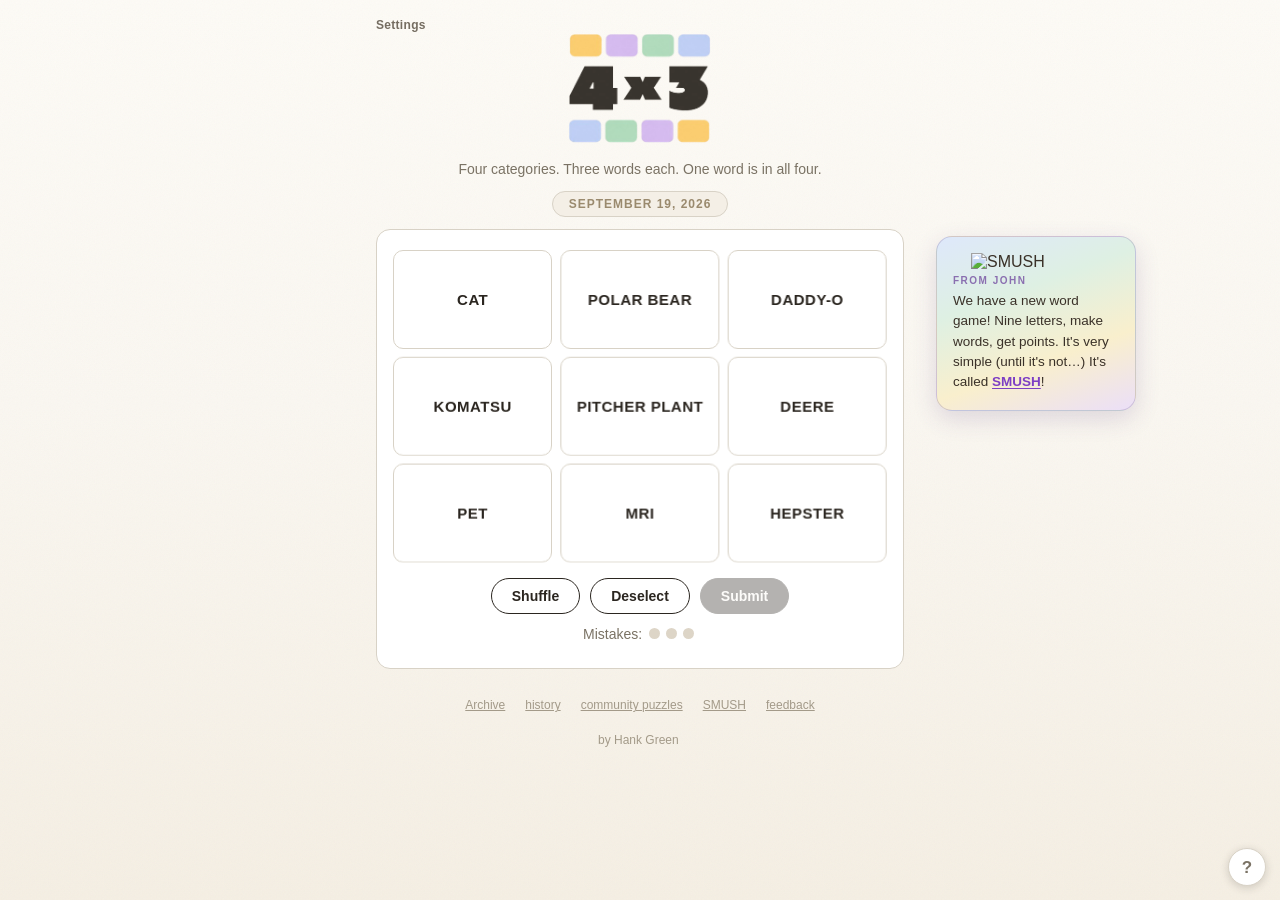
==== index.html @ 25a4fc9b "chore: automated refresh [skip ci] Updated: index.html" ====
<!DOCTYPE html>
<html lang="en">
<head>
<meta charset="UTF-8">
<meta name="viewport" content="width=device-width, initial-scale=1.0">
<meta http-equiv="Cache-Control" content="no-cache, must-revalidate">
<!-- kept in step with the effective theme by applyThemeColor() in shared.js -->
<meta name="theme-color" content="#faf7f1">
<title>4 × 3</title>
<script>
/* Resolve relative assets (favicons, etc.) against this page's own folder so they
   load whether the URL is /fourbythree, /fourbythree/, or .../index.html — a bare
   "favicon.svg" would otherwise hit the site root when there's no trailing slash.
   Runs before the icon links below so they pick up the base. */
(function(){var p=location.pathname;if(!/\/$/.test(p)){if(/\.[^\/]+$/.test(p))p=p.replace(/[^\/]*$/,"");else p+="/";}var b=document.createElement("base");b.setAttribute("href",p);document.head.appendChild(b);})();
</script>
<link rel="icon" href="favicon.svg" type="image/svg+xml">
<link rel="icon" href="favicon-32.png" type="image/png" sizes="32x32">
<link rel="apple-touch-icon" href="apple-touch-icon.png">
<script src="https://cdnjs.cloudflare.com/ajax/libs/gsap/3.12.5/gsap.min.js"></script>
<script defer src="/_vercel/insights/script.js"></script>
<link rel="stylesheet" href="shared.css">
<style>
  /* exp2: post-game hub + share screen */
  #postHub{padding:10px 6px 6px;}
  .ph-head{font-weight:800;font-size:30px;text-align:center;margin:6px 0 2px;color:var(--ink);
    letter-spacing:.01em;line-height:1.1;}
  .ph-date{text-align:center;font-size:11.5px;font-weight:700;letter-spacing:.14em;
    text-transform:uppercase;color:var(--mut2);margin:0 0 18px;}
  /* stat trio: one soft pill, hairline edge, whisper dividers, each number
     wearing one of the game's colors */
  .ph-stats{display:flex;justify-content:center;align-items:stretch;
    background:var(--soft2);border:1px solid var(--line);border-radius:999px;
    padding:13px 8px 11px;margin:0 6px;
    box-shadow:inset 0 1px 3px rgba(43,38,32,.05);}
  .ph-stat{flex:1;text-align:center;max-width:140px;position:relative;}
  .ph-stat+.ph-stat::before{content:"";position:absolute;left:0;top:18%;bottom:18%;
    width:1px;background:var(--line);opacity:.7;}
  .ph-stat b{display:block;font-size:28px;font-weight:800;line-height:1.05;
    font-variant-numeric:tabular-nums;}
  .ph-s1 b{color:var(--tc0);}
  .ph-s2 b{color:var(--tc1);}
  .ph-s3 b{color:#b3870f;}
  html.thm-dark .ph-s3 b{color:#f0c94f;}
  .ph-stat span{font-size:10px;font-weight:700;letter-spacing:.11em;text-transform:uppercase;
    color:var(--mut);line-height:1.35;display:block;margin-top:4px;}
  #phCard{margin:20px 0 16px;}
  #phCard img,#phCard canvas{width:66%;max-width:250px;border-radius:12px;
    box-shadow:0 2px 12px rgba(43,38,32,.14);}
  /* the rainbow share pill: soft four-tint fill, animated rainbow border,
     ink text — same double-gradient motif as the daily date pill */
  .ph-share{border:2.5px solid transparent;border-radius:999px;padding:12px 38px;
    font-weight:800;font-size:16px;font-family:inherit;color:var(--ink);cursor:pointer;
    background:linear-gradient(100deg,var(--t0),var(--t1),var(--t2),var(--t3)) padding-box,
      linear-gradient(100deg,var(--c0),var(--c1),var(--c2),var(--c3),var(--c2),var(--c1),var(--c0)) border-box;
    background-size:auto,320% 100%;animation:toastflow 5s ease-in-out infinite alternate;
    box-shadow:0 2px 10px rgba(43,38,32,.14);transition:transform .12s,box-shadow .12s;}
  .ph-share:hover{transform:translateY(-2px);box-shadow:0 4px 14px rgba(43,38,32,.2);}
  html.a11y-rm .ph-share{animation:none;}
  .ph-row{display:flex;justify-content:center;gap:10px;margin:16px 0 22px;}
  .ph-row .hbtn{flex:1;max-width:170px;}
  /* SMUSH: a compact, centred cream card — light enough for the wordmark's
     dark lettering, with a gold lip for the "new" energy */
  .ph-smush{position:relative;display:flex;flex-direction:column;align-items:center;gap:7px;
    width:fit-content;max-width:300px;margin:30px auto 4px;border-radius:16px;
    padding:20px 30px 14px;text-decoration:none;
    background:linear-gradient(165deg,#fdf7e6,#f7ecce);
    border:1.5px solid rgba(212,160,23,.55);
    box-shadow:0 2px 10px rgba(43,38,32,.12);transition:transform .12s,box-shadow .12s;}
  .ph-smush:hover{transform:translateY(-2px);box-shadow:0 4px 14px rgba(43,38,32,.18);}
  .ph-smush-tag{position:absolute;top:-9px;left:50%;transform:translateX(-50%);
    background:#d4a017;color:#241d08;font-size:10px;font-weight:800;letter-spacing:.12em;
    text-transform:uppercase;border-radius:999px;padding:3px 11px;white-space:nowrap;}
  .ph-smush img{height:52px;width:auto;}
  .ph-smush-txt{font-size:12.5px;color:#6b5a2e;letter-spacing:.02em;}
  #admireBack{display:none;margin:14px auto 0;}
  #shareModal{position:fixed;inset:0;z-index:110;display:none;align-items:center;justify-content:center;}
  #shareModal .sm-text{background:var(--soft);border:1.5px solid var(--line);border-radius:10px;
    padding:12px;font-size:13px;line-height:1.5;text-align:center;
    margin:12px 0;color:var(--ink);font-variant-numeric:tabular-nums;}
  #shareModal .sm-grid{line-height:1.12;font-size:15px;margin:7px 0;}
  #shareModal .sm-url{display:block;margin-top:6px;color:var(--mut);}
</style>
<script src="shared.js"></script>
<script src="stats-beacon.js"></script>
</head>
<body>
<div class="wrap">
  <a id="streakTag" class="streak-tag" href="history.html" style="display:none"></a>
  <header>
    <img class="logo" src="[data-uri]" alt="4×3"
      onerror="const h=document.createElement('h1');h.textContent='4 × 3';this.replaceWith(h)">
    <div class="tag">Four categories. Three words each. One word is in all four.</div>
    <!-- promo note (mobile / narrow only — sidebar takes over on wide screens). Both this
         banner and the sidebar are filled by the rotation script just below the sidebar. -->
    <div class="promo-banner"></div>
  </header>

  <!-- desktop sidebar promo (wide screens only) -->
  <aside class="promo-side"></aside>

  <!-- ===== rotating promo pool — ads live in the WORKER now (edit at ads.html;
       one edit updates 4×3, Smush, and the dashboard). promos.js is only the
       offline / worker-down fallback. ===== -->
  <script src="promos.js"></script>
  <script>
  (function(){
    function LS(k){ try{return localStorage.getItem(k);}catch(e){return null;} }
    function SET(k,v){ try{localStorage.setItem(k,v);}catch(e){} }
    function start(ADS){
    var byId={}; ADS.forEach(function(a){ byId[a.id]=a; });
    function render(a){
      var b=document.querySelector(".promo-banner"); if(b){ b.className="promo-banner"+(a.bc?" "+a.bc:""); b.innerHTML=a.banner; }
      var s=document.querySelector(".promo-side");   if(s){ s.className="promo-side"+(a.sc?" "+a.sc:""); s.innerHTML=a.side; }
    }
    /* gates: SoCal-only ads need the geo flag; minPlays ads need a seasoned player */
    function playCount(){ try{ return (JSON.parse(localStorage.getItem("x43_stats"))||{}).played||0; }catch(e){ return 0; } }
    /* no Smush ads for people who already played (or are mid-game on) today's
       Smush — both games share the hankgreen.com origin, so we can just look */
    function playedSmushToday(){
      try{
        var d=new Date();
        var k=d.getFullYear()+"-"+String(d.getMonth()+1).padStart(2,"0")+"-"+String(d.getDate()).padStart(2,"0");
        var h=JSON.parse(localStorage.getItem("smush_hist"))||{};
        if(h[k]) return true;                       /* finished today's board */
        for(var i=0;i<localStorage.length;i++){
          var key=localStorage.key(i);
          if(key&&key.indexOf("smush_save_"+k+"_")===0){
            var sv=JSON.parse(localStorage.getItem(key));
            if(sv&&sv.found&&sv.found.length) return true;   /* mid-game right now */
          }
        }
      }catch(e){}
      return false;
    }
    /* current WIN streak, counted back from today (or yesterday if today's
       daily isn't finished yet) — same rules as the game's streak counter */
    function curStreak(){
      try{
        var h=JSON.parse(localStorage.getItem("x43_history"))||{};
        var dn=function(k){ return Math.round(new Date(k+"T12:00:00").getTime()/86400000); };
        var set={}; Object.keys(h).forEach(function(k){ if(h[k]&&h[k].rel!==0&&h[k].w!==0) set[dn(k)]=1; });
        var d=new Date();
        var today=d.getFullYear()+"-"+String(d.getMonth()+1).padStart(2,"0")+"-"+String(d.getDate()).padStart(2,"0");
        var x=dn(today); if(!set[x]) x--;
        var c=0; while(set[x]){ c++; x--; }
        return c;
      }catch(e){ return 0; }
    }
    function poolIds(socal){
      var n=playCount();
      var smushed=playedSmushToday();
      var stk=curStreak();
      return ADS.filter(function(a){
        if(a.noRotate) return false;               /* dashboard-label-only entries */
        if(a.sites!==undefined&&String(a.sites).indexOf("4x3")<0) return false;  /* not for this game */
        if(a.id==="smush"&&smushed) return false;  /* already converted today */
        if(a.socal&&!socal) return false;
        if(a.minPlays&&n<=a.minPlays) return false;
        if(a.minStreak&&stk<a.minStreak) return false;   /* streak-gated (e.g. 4x6 beta invite) */
        return true;
      }).map(function(a){ return a.id; });
    }
    function pick(socal){
      var last=LS("x43_lastad")||"";
      var ids=poolIds(socal).filter(function(x){ return x!==last; });
      if(!ids.length) ids=poolIds(socal);
      return ids[Math.floor(Math.random()*ids.length)];
    }
    function show(id){ if(!byId[id]) return; SET("x43_lastad",id); window.x43ad=id; render(byId[id]); }
    function decide(socal){
      /* SoCal: show the event ad the very first time, then let it rotate like the rest */
      if(socal && LS("x43_swk_seen")!=="1" && byId["swk"]){ SET("x43_swk_seen","1"); show("swk"); }
      else show(pick(socal));
    }
    /* preview override: ?socal=1 forces the SoCal ad, ?socal=0 forces the normal rotation */
    var forced=null;
    try{ var q=new URLSearchParams(location.search); if(q.has("socal")) forced=(q.get("socal")!=="0"); }catch(e){}
    if(forced!==null){ if(forced&&byId["swk"]) show("swk"); else show(pick(false)); return; }
    var cached=LS("x43_socal");                 /* "1" | "0" | null */
    if(cached!==null){ decide(cached==="1"); }  /* returning visitor: instant, no flash */
    else{                                       /* first visit: wait for geo so SoCal sees the event ad first */
      var done=false;
      var finish=function(socal,persist){ if(done)return; done=true; if(persist) SET("x43_socal", socal?"1":"0"); decide(socal); };
      fetch("https://fourbythree-stats.hankmt.workers.dev/geo").then(function(r){ return r.json(); }).then(function(j){ finish(!!(j&&j.socal), true); }).catch(function(){ finish(false,false); });
      setTimeout(function(){ finish(false,false); }, 1500);   /* fallback if geo is slow/unreachable */
    }
    }
    /* fetch the live pool; fall back to the bundled promos.js */
    var started=false;
    var go=function(ads){ if(started) return; started=true; start(ads); };
    fetch("https://fourbythree-stats.hankmt.workers.dev/ads")
      .then(function(r){ return r.json(); })
      .then(function(j){
        var ads=((j&&j.ok&&j.ads)||[]).filter(function(a){ return (a.sites||"").indexOf("4x3")>=0; });
        go(ads.length?ads:(window.X43_ADS||[]));
      })
      .catch(function(){ go(window.X43_ADS||[]); });
    setTimeout(function(){ go(window.X43_ADS||[]); }, 2500);
  })();
  </script>

  <!-- ============ PLAY ============ -->
  <div id="play" class="view on">
    <div class="pauthor" id="pSub" style="margin:2px auto 12px"></div>
    <div id="betaBanner" class="betabanner" style="display:none">
      🧪 <b>Beta test!</b> You're playtesting an unpublished puzzle — feedback form at the end.
    </div>
    <div class="card">
      <div id="boardWrap" style="display:none">
        <div id="board"></div>
        <div class="ctrls">
          <button id="callItBtn" onclick="callIt()" style="display:none" disabled title="Click the word you think is the hub and you can call it.">Call It</button>
          <button id="shuffleBtn" onclick="shuffleBoard()">Shuffle</button>
          <button id="deselBtn" onclick="deselectAll()">Deselect</button>
          <button class="primary" id="submitBtn" onclick="submitGuess()" disabled>Submit</button>
        </div>
        <div class="mist" id="mist"></div>
        <button id="showBoardBtn" class="hbtn" style="display:none;margin:12px auto 0" onclick="revealCalledBoard()">Show me the board</button>
        <div class="timer" id="timer" aria-hidden="true"></div>
        <div class="solvedlist" id="solvedList"></div>
      </div>
      <div id="result" style="display:none" class="result"></div>
      <div id="postHub" style="display:none">
        <div class="ph-head" id="phHead">Great work!</div>
        <div class="ph-date" id="phDate"></div>
        <button id="phCallFbk" class="hbtn" style="display:none;margin:8px auto 0;font-size:13px" onclick="openCallFbk()">How was Call It? Tell Hank</button>
        <div class="ph-stats">
          <div class="ph-stat ph-s1"><b id="phPlayed">–</b><span>Completed</span></div>
          <div class="ph-stat ph-s2"><b id="phWin">–</b><span>Win %</span></div>
          <div class="ph-stat ph-s3"><b id="phStreak">–</b><span>Streak</span></div>
        </div>
        <div id="phCard" style="text-align:center;margin:14px 0 12px"></div>
        <div class="rowbtns"><button class="ph-share" onclick="openShareScreen()">Share Your Results</button></div>
        <div class="ph-row">
          <button class="hbtn" onclick="admirePuzzle()">Back to Puzzle</button>
          <button class="hbtn" id="phStatsBtn" onclick="hubStats()">Stats</button>
        </div>
        <a class="ph-smush" href="https://hankgreen.com/smush">
          <span class="ph-smush-tag">Our new game</span>
          <img src="https://www.hankgreen.com/smush/smushlogotrans.png" alt="SMUSH">
          <span class="ph-smush-txt">Nine letters. Make words. Get points.</span>
        </a>
      </div>
      <button id="admireBack" class="hbtn" onclick="backToHub()">← Back</button>
    </div>
    <div id="humansPromo" class="humans-promo" style="display:none" role="button" tabindex="0"
         aria-label="Bamboo toilet paper at Good.Store" onclick="goodStoreClicked()"
         onkeydown="if(event.key==='Enter'||event.key===' '){event.preventDefault();goodStoreClicked();}">
      <div class="promo-kicker">From Hank</div>
      <p>For a limited time, <b>Good.Store</b> is working with Save Trees to provide cheap,
      high quality bamboo-based toilet paper with all of the profit going to the Coral Reef
      Alliance! The reviews are in and people love it!</p>
      <span class="hp-cta">Check it out</span>
    </div>
    <div id="commStats" style="display:none" class="card cstats" aria-label="How everyone did"></div>
    <div id="fbCard" style="display:none" class="card fb">
      <div id="fbBody">
      <b>🧪 Beta feedback for the creator</b>
      <label style="display:block;margin-top:10px;font-size:14px">How hard was it? (1 = trivial, 5 = brutal)</label>
      <div class="stars" id="fbDiff"></div>
      <label style="display:block;font-size:14px">How hard was each category?</label>
      <div id="fbCats" style="margin:4px 0 10px"></div>
      <label style="display:block;font-size:14px">How fun was it?</label>
      <div class="stars" id="fbFun"></div>
      <label style="display:block;font-size:14px;margin-bottom:4px">Notes for Hank</label>
      <textarea id="fbNotes"></textarea>
      <div class="rowbtns" style="margin-top:10px">
        <button class="hbtn primary" id="fbSend" onclick="sendFeedback()">Send feedback</button>
        <button class="hbtn" id="fbCopy" onclick="copyFeedback()">Copy</button>
      </div>
      </div>
      <div id="fbDone" style="display:none;text-align:center;padding:14px 6px">
        <div style="font-size:34px">✅</div>
        <b style="display:block;font-size:17px;margin:6px 0 2px">Feedback sent — thank you!</b>
        <div style="color:var(--mut);font-size:13.5px">These are so important to help make the game better!</div>
        <button class="hbtn" style="margin-top:12px" onclick="editFeedback()">Change my answers</button>
      </div>
    </div>
    <div id="crate" style="display:none" class="card fb">
      <b id="crateTitle">Rate this puzzle</b>
      <div class="stars" id="crateStars" style="margin-top:10px"></div>
      <a id="crateReport" href="#" style="display:inline-block;margin-top:22px;font-size:12px;color:var(--mut2);opacity:.8" onclick="reportCommunity();return false">Report this puzzle</a>
    </div>
  </div>


  <footer>
    <nav class="foot-links"><a href="archive.html">Archive</a><a href="history.html">history</a><a href="community.html">community puzzles</a><a href="https://hankgreen.com/smush">SMUSH</a><a onclick="openFbk()" style="cursor:pointer">feedback</a></nav>
    <div class="foot-by">by Hank Green <img src="fishtrans.png" alt="" style="height:20px;vertical-align:-5px;opacity:.4"></div>
  </footer>
</div>
<div id="modal">
  <div class="mback" onclick="closeModal()"></div>
  <div class="mcard" role="dialog" aria-modal="true" aria-label="Results">
    <button class="mclose" onclick="closeModal()" aria-label="Close">×</button>
    <div id="mbody" class="result"></div>
  </div>
</div>
<div id="callModal">
  <div class="mback" onclick="closeCallModal()"></div>
  <div class="mcard" role="dialog" aria-modal="true" aria-label="Call the hub" style="max-width:min(92vw,320px);text-align:center">
    <button class="mclose" onclick="closeCallModal()" aria-label="Close">×</button>
    <div style="font-size:20px;font-weight:800;margin:4px 0 10px">Call it?</div>
    <div style="font-size:15px;line-height:1.5;color:var(--mut)">You're calling
      <b id="callWord" style="color:var(--ink)"></b> as the hub.<br>
      You get <b style="color:var(--ink)">one chance</b> — if you're wrong, you fail the entire board.</div>
    <div style="display:flex;gap:10px;justify-content:center;margin-top:18px;flex-wrap:wrap">
      <button id="callNo" onclick="closeCallModal()" style="padding:10px 14px;border-radius:12px;border:2px solid var(--line);background:var(--card);color:var(--ink);font-weight:700;cursor:pointer">Never mind</button>
      <button onclick="confirmCall()" style="padding:10px 14px;border-radius:12px;border:2px solid #d4a017;background:#d4a017;color:#fff;font-weight:800;cursor:pointer">Call it</button>
    </div>
  </div>
</div>
<div id="callIntro">
  <div class="mback" onclick="closeCallIntro()"></div>
  <div class="mcard" role="dialog" aria-modal="true" aria-label="New feature: Call It" style="max-width:min(92vw,340px);text-align:center">
    <button class="mclose" onclick="closeCallIntro()" aria-label="Close">×</button>
    <div style="font-size:20px;font-weight:800;margin:4px 0 10px">New: Call It</div>
    <div style="font-size:15px;line-height:1.55;color:var(--mut)">Hey! You're in a little beta test of a new
      feature where you can call the hub word. You can play normally — but if you want to try it out,
      click on the word you think is the hub and then click <b style="color:var(--ink)">"Call It."</b></div>
    <div style="display:flex;gap:10px;justify-content:center;margin-top:18px;flex-wrap:wrap">
      <button onclick="openCallFbk()" style="padding:10px 14px;border-radius:12px;border:2px solid var(--line);background:var(--card);color:var(--ink);font-weight:700;cursor:pointer">Send feedback</button>
      <button onclick="closeCallIntro()" style="padding:10px 14px;border-radius:12px;border:2px solid var(--ink);background:var(--ink);color:var(--paper);font-weight:800;cursor:pointer">Got it</button>
    </div>
  </div>
</div>
<button class="qmark" onclick="openScoring()" aria-label="How scoring works" title="How scoring works">?</button>
<div id="scoreModal">
  <div class="mback" onclick="closeScoring()"></div>
  <div class="mcard" role="dialog" aria-modal="true" aria-label="How scoring works">
    <button class="mclose" onclick="closeScoring()" aria-label="Close">×</button>
    <b>Scoring</b>
    <div id="scoreBody"></div>
  </div>
</div>
<div id="humansModal">
  <div class="mback" onclick="closeHumans()"></div>
  <div class="mcard" role="dialog" aria-modal="true" aria-label="Listen to Humans">
    <button class="mclose" onclick="closeHumans()" aria-label="Close">×</button>
    <div class="hm-title">Humans: a podcast about humans</div>
    <div class="hm-kicker">Listen on</div>
    <a class="hm-pill" href="https://podcasts.apple.com/us/podcast/humans/id1896666596" target="_blank" rel="noopener">Apple Podcasts</a>
    <a class="hm-pill" href="https://open.spotify.com/show/033gGneVjpMtAJoczENfRr" target="_blank" rel="noopener">Spotify</a>
    <a class="hm-pill" href="https://www.youtube.com/channel/UC7QrGBQ7DGv47UXJobHmL1Q" target="_blank" rel="noopener">YouTube</a>
    <a class="hm-pill" href="https://pca.st/b5oy23dd" target="_blank" rel="noopener">Pocket Casts</a>
    <a class="hm-pill" href="https://overcast.fm/itunes1896666596/humans" target="_blank" rel="noopener">Overcast</a>
    <a class="hm-pill" href="https://music.amazon.com/podcasts/c1a29dfe-0d6e-40e1-bce5-8f6df42aa498/humans" target="_blank" rel="noopener">Amazon Music</a>
    <a class="hm-pill" href="https://iheart.com/podcast/333684986/" target="_blank" rel="noopener">iHeart</a>
    <a class="hm-pill" href="https://www.humanswithhank.com" target="_blank" rel="noopener">Web</a>
  </div>
</div>
<div id="fbkModal" style="position:fixed;inset:0;z-index:115;display:none;align-items:center;justify-content:center">
  <div class="mback" onclick="closeFbk()"></div>
  <div class="mcard" role="dialog" aria-modal="true" aria-label="Send feedback">
    <button class="mclose" onclick="closeFbk()" aria-label="Close">×</button>
    <b>Feedback 💌</b>
    <p style="font-size:13.5px;color:var(--mut);margin:8px 0 10px">Something broken, unfair, or delightful? Let me know!</p>
    <textarea id="fbkNotes" style="width:100%;min-height:90px;border:1.5px solid var(--line);border-radius:8px;padding:8px;font-size:14px;font-family:inherit" placeholder="What's on your mind?"></textarea>
    <label style="display:block;font-size:13px;margin:10px 0 4px">Your name (optional)</label>
    <input type="text" id="fbkName" maxlength="40" autocomplete="nickname">
    <div class="rowbtns" style="margin-top:12px"><button class="hbtn primary" id="fbkSend" onclick="sendFbk()">Send</button></div>
  </div>
</div>
<div id="shareModal">
  <div class="mback" onclick="closeShareScreen()"></div>
  <div class="mcard" role="dialog" aria-modal="true" aria-label="Share your result">
    <button class="mclose" onclick="closeShareScreen()" aria-label="Close">×</button>
    <div id="smBody"></div>
  </div>
</div>
<div class="toast" id="toast"></div>
<div id="deftip"></div>

<script>
"use strict";
/* ---------- fallback puzzle (used if puzzles.json is unreachable) ---------- */
const DEMO = {a:"Hank", e:"", s:"HEAVY", c:[
  ["___ Metal","DEATH","GLAM"],
  ["SpaceX Falcon Rockets","ONE","NINE"],
  ["Serious","SOMBER","GRAVE"],
  ["Boxing Weights","WELTER","MIDDLE"]
]};
/* category-coloured card backs (blue, green, yellow, purple); unsolved tiles keep
   the default light back set in CSS (.tback) */
const BACKS=["bluefish.jpg","greenfish.jpg","yellowfish.jpg","lightpurple.jpg"];
const EMOJI=["🟦","🟩","🟨","🟪"];
/* lines through the center, keyed by CATEGORY index so position encodes color
   (an accessibility cue for players who can't distinguish the four hues):
   0 blue → diag ↘ (TL/BR), 1 green → middle column, 2 yellow → middle row, 3 purple → diag ↗ (BL/TR) */
const LINES=[[0,8],[1,7],[3,5],[2,6]];
const CENTER=4;
/* stable 0/1/2 pick so the first-solved trio's hub sits in a fixed spot on its line
   (center only ~1/3 of the time) and doesn't jump around on refresh */
function hubSlotPos(seed){let h=0;for(let i=0;i<seed.length;i++)h=(h*31+seed.charCodeAt(i))|0;return Math.abs(h)%3;}
const G=window.gsap||null;


/* ---------- state ---------- */
let puzzle=null, isBeta=false, dailyKey=null;
let betaId="";   /* keys beta feedback rows server-side: hash of a #b= payload, or "d"+date for #t= links */
let betaDate=null; /* the scheduled date a #t= test link points at (shown in the date pill) */
let communityId="",communityTitle="",communityAuthor=""; /* set when a #c=<bid> community puzzle is loaded */
let cRated=0, crateDone=false; /* community rating: chosen stars, and whether a report was sent */
let loadedDay=null, pendingKey=null, isPreview=false;
let puzzleData=null; /* last good puzzles.json, reused by the archive */
let cats=[], special="", slots=[], slots0=[], tiles={};
let selection=[], solvedIdx=[], colorCat={}, locked=new Set();
let mistakes=0, penalty=0, guesses=[], over=false, animating=false, oaCount=0, wrongTrios=[];
/* Call It (EXPERIMENT — localStorage x43_callit="1"): before your first
   guess, stake the whole board on naming the hub. Select ONE word, then the
   button lights up; confirming happens in a 4×3-style dialog, not a browser
   confirm. Right = the hub-first perfect track is locked (the board can no
   longer be lost — victory lap). Wrong = the board is failed on the spot.
   One use, then the button's gone. */
let hubCalled=null, calledRight=false;
function callFailed(){ return hubCalled!==null&&!calledRight; }
/* a failed-call board starts hidden but can be revealed on request ("I still
   want to see the answers after I lose, man"). callHidden() is the DISPLAY
   guard; callFailed() stays the scoring truth. Reveal is per-pageload. */
let callRevealed=false;
function callHidden(){ return callFailed()&&!callRevealed; }
function revealCalledBoard(){
  if(!over||!callFailed()||callRevealed) return;
  callRevealed=true;
  document.getElementById("showBoardBtn").style.display="none";
  cats.forEach((c,i)=>{ if(!solvedIdx.includes(i)){ solvedIdx.push(i); for(const w of c.words) colorCat[w]=i; } });
  delete colorCat[special];
  Object.keys(tiles).forEach((w)=>{
    const fl=tiles[w]&&tiles[w].querySelector(".tflip"); if(!fl) return;
    const i=slots.indexOf(w), d=i>=0?((i%3)+Math.floor(i/3))*0.06:0;
    if(G&&!reduceMotion()) G.to(fl,{rotationY:0,duration:.55,delay:d,ease:"power2.inOut"});
    else fl.style.transform="";
  });
  setTimeout(()=>{ reflowSlots(); syncDomOrder(); renderSolvedList(); paintTiles(); layout(false); },
    (G&&!reduceMotion())?600:0);
}
/* a failed call hides the board: every card flips face-down, no reveal */
function flipBoardDown(instant){
  Object.keys(tiles).forEach((w)=>{
    const fl=tiles[w]&&tiles[w].querySelector(".tflip"); if(!fl) return;
    const i=slots.indexOf(w), d=i>=0?((i%3)+Math.floor(i/3))*0.08:0;
    if(G&&!instant&&!reduceMotion()) G.to(fl,{rotationY:180,duration:.6,delay:d,ease:"power2.inOut"});
    else fl.style.transform="rotateY(180deg)";
  });
}
/* rollout: 5% beta cohort, deterministic by anon id so nobody flickers in and
   out day to day. x43_callit "1" forces on (test menu / invite links), "0" is
   an explicit opt-out; anything else falls through to the cohort. */
function callCohort(){
  try{
    const a=localStorage.getItem("hg_anon")||"";
    if(!a) return false;
    let h=0; for(let i=0;i<a.length;i++) h=(h*31+a.charCodeAt(i))>>>0;
    return h%100<5;
  }catch(e){ return false; }
}
function callItEnabled(){
  /* BETA PAUSED (2026-09-02): the 5% cohort is switched off for now — only the
     test flag enables the button. Flip the return back to callCohort() (or
     true) to resume. Everything downstream (scoring, cards, stats, saves with
     hc/hcr) stays live so already-called games keep rendering correctly. */
  try{ return localStorage.getItem("x43_callit")==="1"; }catch(e){ return false; }
}
let callIntroShown=false;
function maybeCallIntro(){
  if(callIntroShown) return;
  callIntroShown=true;
  try{ if(localStorage.getItem("x43_callit_seen")==="1") return; }catch(e){}
  setTimeout(()=>{
    if(over||guesses.length>0||hubCalled!==null) return;   /* the moment passed */
    try{ localStorage.setItem("x43_callit_seen","1"); }catch(e){}
    const m=document.getElementById("callIntro"); if(!m) return;
    m.style.display="flex";
    if(G){
      G.fromTo(m.querySelector(".mback"),{opacity:0},{opacity:1,duration:.3});
      G.fromTo(m.querySelector(".mcard"),{scale:.92,opacity:0,y:26},{scale:1,opacity:1,y:0,duration:.5,ease:"back.out(1.6)"});
    }
  },700);
}
function closeCallIntro(){
  const m=document.getElementById("callIntro");
  if(G){
    G.to(m.querySelector(".mcard"),{scale:.93,opacity:0,y:14,duration:.22,ease:"power2.in"});
    G.to(m.querySelector(".mback"),{opacity:0,duration:.25,onComplete:()=>{m.style.display="none";}});
  } else m.style.display="none";
}
function openCallFbk(){
  closeCallIntro();
  openFbk();
  const t=document.getElementById("fbkNotes");
  if(t&&!t.value){ t.value="[Call It] "; try{ t.focus(); t.setSelectionRange(t.value.length,t.value.length); }catch(e){} }
}
function refreshCallBtn(){
  const b=document.getElementById("callItBtn"); if(!b) return;
  const show=callItEnabled()&&!over&&!isBeta&&!communityId&&!isPreview&&guesses.length===0&&hubCalled===null;
  b.style.display=show?"":"none";
  if(show){ b.disabled=selection.length!==1; maybeCallIntro(); }   /* greyed until exactly one word is picked */
}
function callIt(){
  if(over||guesses.length>0||hubCalled!==null||selection.length!==1) return;
  document.getElementById("callWord").textContent=selection[0];
  const m=document.getElementById("callModal");
  m.style.display="flex";
  if(G){
    G.fromTo(m.querySelector(".mback"),{opacity:0},{opacity:1,duration:.3});
    G.fromTo(m.querySelector(".mcard"),{scale:.92,opacity:0,y:26},{scale:1,opacity:1,y:0,duration:.5,ease:"back.out(1.6)"});
  }
  const nm=document.getElementById("callNo"); if(nm) nm.focus();   /* default focus on the safe way out */
}
function closeCallModal(){
  const m=document.getElementById("callModal");
  if(G){
    G.to(m.querySelector(".mcard"),{scale:.93,opacity:0,y:14,duration:.22,ease:"power2.in"});
    G.to(m.querySelector(".mback"),{opacity:0,duration:.25,onComplete:()=>{m.style.display="none";}});
  } else m.style.display="none";
}
function confirmCall(){
  const w=selection[0];
  closeCallModal();
  if(over||guesses.length>0||hubCalled!==null||!w) return;
  resolveCall(w);
}
function resolveCall(w){
  hubCalled=w;
  selection=[];   /* the stake is placed, not selected */
  if(w===special){
    calledRight=true;
    reflowSlots(); syncDomOrder();   /* the hub has earned the center */
    paintTiles(); updateButtons();
    layout(false);
    toast("Called it! Can you get the whole board?",3600);
    saveGame();
  } else {
    paintTiles(); updateButtons();
    toast("You called "+w+". It wasn't.",2400);
    saveGame();
    endGame(false);
  }
}
let clicks=0;   /* tile taps that changed the selection (selects + deselects) */
let debugStreak=0; /* streak-preview override (set from the test menu) — never persisted */
let isDemoFB=false;  /* daily wanted but unreachable → practice board, nothing counts */
let adClicked=false;   /* ad-click tracking (stats only — no points) */
let adClickedId="";    /* which ad they tapped (for the stats beacon) */
let startTime=0, solveMs=null; /* speed timer: starts on FIRST INTERACTION, stops at the finish
   (a page load is not a decision — reloading stale tabs was inflating times) */
/* crowd-defined difficulty: catPerm[displayIdx] = authored category index.
   Identity until /dorder says otherwise; locked into the day's save so the
   board never re-shuffles under a returning player. Telemetry and the
   community-stats panel always translate back to AUTHORED indices so the
   measurement can't feed on its own output. */
let catPerm=[0,1,2,3];
/* slot colors are fixed (0 blue, 1 green, 2 yellow, 3 purple) and difficulty
   runs yellow → green → blue → purple, so difficulty rank r maps to slot
   DIFF[r]. (It's an involution: DIFF[DIFF[r]]===r.) Same constant as HQ's. */
const DIFF=[2,1,0,3];
let crowdState="unknown";   /* "pre" = played before 150 finishers (measurement crew) |
                               "set" = crowd order applied | "same" = crowd agreed with
                               the authored order | "unknown" = fetch failed / n-a */
function applyCatOrder(perm){
  if(!Array.isArray(perm)||perm.length!==4) return;
  if(perm.slice().sort().join("")!=="0123") return;      /* must be a permutation */
  if(perm.join("")==="0123") return;                     /* identity: nothing to do */
  puzzle={...puzzle, c:perm.map(i=>puzzle.c[i])};
  catPerm=perm.slice();
}
async function applyCrowdOrder(){
  if(!dailyKey||isBeta||communityId) return;
  /* a board already in progress keeps the ordering it started with */
  try{
    const sv=JSON.parse(localStorage.getItem("x43_game_"+dailyKey)||"null");
    if(sv){
      if(Array.isArray(sv.perm)) applyCatOrder(sv.perm);
      /* restore what we KNEW, too — without this a refresh forgot the crowd
         ranking existed and the sort card fell back to "still voting".
         Old saves without cst: a non-identity perm proves the crowd spoke. */
      crowdState=sv.cst||((Array.isArray(sv.perm)&&sv.perm.join("")!=="0123")?"set":"unknown");
      return;
    }
  }catch(e){}
  try{
    const ctl=new AbortController();
    const tm=setTimeout(()=>ctl.abort(),900);            /* never hold the game hostage */
    const r=await fetch("https://fourbythree-stats.hankmt.workers.dev/dorder?p="+dailyKey,{signal:ctl.signal});
    clearTimeout(tm);
    const j=await r.json();
    if(j&&j.ok){
      if(Array.isArray(j.order)){
        /* order = authored slots easiest→hardest; the r-th easiest belongs at
           slot DIFF[r] (easiest=yellow … hardest=purple), NOT at slot r —
           getting this wrong shipped the crowd's easiest category as blue */
        const perm=[0,1,2,3];
        j.order.forEach((a,r)=>{ perm[DIFF[r]]=a; });
        crowdState=(perm.join("")==="0123")?"same":"set";
        applyCatOrder(perm);
      } else crowdState="pre";      /* fewer than 150 finishers: this player IS the measurement */
    }
  }catch(e){}                                            /* authored order is always a fine fallback */
}
let hubEmoji=null; /* emoji that bursts from the hub on the post-win tap (custom puzzles carry their own) */
const MAXM=3;
let fb={diff:0,fun:0,special:"",r:[0,0,0,0]};
let TW=0, TH=0, GAP=8;
/* chance a reflow includes a flip at all — at most ONE card flips per transition,
   chosen at random from the moving (non-hub) cards. Tweak to taste. */
const FLIP_CHANCE=0.20;
let firstLoad=true;     /* play the intro shuffle-in once, on the first load */
let suppressFlip=false; /* shuffles set this so they don't trigger a card flip */
let shuffling=false;    /* lock out shuffle clicks until the current glide finishes */
let introPlaying=false; /* true while the first-load intro is animating (don't relayout over it) */

/* hub = the special word. It stays hidden until it's logically
   determined (two solved groups share exactly one word) or the game ends. */
function hubKnown(){ return solvedIdx.length>=2||calledRight||(over&&!callHidden()); }

/* ---------- nav ---------- */
/* the game is the only view on this page now; scoring / archive / build moved
   to their own pages (linked in the footer). showView stays a thin shim. */
function showView(v){ if(v==="play"&&!introPlaying) layout(true); }

/* stable little fingerprint of a beta link's payload — two FNV-1a passes,
   base36. Identifies the puzzle server-side without shipping its contents. */
function betaHash(s){
  let h1=0x811c9dc5, h2=0x811c9dc5;
  for(let i=0;i<s.length;i++){
    h1=Math.imul(h1^s.charCodeAt(i),0x01000193)>>>0;
    h2=Math.imul(h2^s.charCodeAt(i),0x85ebca6b)>>>0;
  }
  return (h1.toString(36)+h2.toString(36)).slice(0,14);
}

/* ---------- init / hash ---------- */
async function init(){
  const h=location.hash;
  isBeta=false; puzzle=null; dailyKey=null; betaId=""; betaDate=null;
  communityId=""; communityTitle=""; communityAuthor="";
  loadedDay=todayStr(); pendingKey=null; isPreview=false;
  scheduleRollover();
  let archiveDate=null, testDate=null, communityBid=null;
  try{
    if(h.startsWith("#b=")){ puzzle=decPuzzle(h.slice(3)); isBeta=true; betaId=betaHash(h.slice(3)); }
    else if(h.startsWith("#p=")){ puzzle=decPuzzle(h.slice(3)); }
    else if(h.startsWith("#d=")){ archiveDate=decodeURIComponent(h.slice(3)); }
    else if(h.startsWith("#t=")){ testDate=decodeURIComponent(h.slice(3)); } /* beta-test an already-scheduled puzzle */
    else if(h.startsWith("#mend=")){
      /* signed streak-repair link (support tool): restore a date as a
         release-day win, then carry on to the normal daily */
      const mm=decodeURIComponent(h.slice(6)).split(".");
      try{ history.replaceState(null,"",location.pathname+location.search); }catch(e){}
      if(mm.length===2){
        try{
          const r=await fetch("https://fourbythree-stats.hankmt.workers.dev/mendck",{
            method:"POST",headers:{"Content-Type":"text/plain"},
            body:JSON.stringify({d:mm[0],code:mm[1]})});
          const j=await r.json();
          if(j&&j.ok){
            const hh=JSON.parse(localStorage.getItem("x43_history")||"{}");
            const prev=hh[mm[0]]||{};
            hh[mm[0]]={...prev,w:(prev.w===0?1:(prev.w===undefined?1:prev.w)),rel:1,mend:1,ts:Date.now()};
            localStorage.setItem("x43_history",JSON.stringify(hh));
            toast("💛 Streak restored for "+fmtDate(mm[0])+" — sorry about that!",4200);
          } else toast("That repair link isn't valid.");
        }catch(e){ toast("Couldn't verify the repair link — try again in a moment."); }
      }
    }
    else if(h.startsWith("#c=")){ const bid=decodeURIComponent(h.slice(3)); if(/^[a-z0-9]{6,20}$/.test(bid)) communityBid=bid; } /* community puzzle */
  }catch(e){ toast("Couldn't read that puzzle link — showing today's game."); }
  if(!puzzle&&communityBid){
    /* community puzzle: fetch its enc from the stats worker, then play it with
       NO dailyKey (never touches streaks/history). Any failure falls through
       to the daily below. */
    try{
      const r=await fetch("https://fourbythree-stats.hankmt.workers.dev/cpg?b="+communityBid);
      const j=await r.json();
      if(r.ok&&j&&j.ok){
        puzzle=decPuzzle(j.enc);
        communityId=communityBid; communityTitle=j.title||""; communityAuthor=j.author||"";
      } else { toast("Couldn't load that puzzle — showing today's game."); }
    }catch(e){ toast("Couldn't load that puzzle — showing today's game."); }
  }
  if(!puzzle){
    /* no link (or an #d= archive / #t= test date): load from puzzles.json — that
       specific day if given and valid, otherwise the most recent entry ≤ today.
       The last good copy is CACHED: it already holds future days, so one failed
       fetch on a sleepy phone radio must never hand out the demo board (that
       silently broke real streaks — the board looks identical to a daily). */
    try{
      let data=null;
      try{
        const r=await fetch(pjURL(),{cache:"no-store"});
        if(r.ok){ data=await r.json();
          try{ localStorage.setItem("x43_pdata",JSON.stringify(data)); }catch(e){} }
      }catch(e){}
      if(!data){
        try{ data=JSON.parse(localStorage.getItem("x43_pdata")||"null"); }catch(e){}
        if(data) toast("Couldn't reach the server — using the saved puzzle list.");
      }
      if(data){
        puzzleData=data;
        const today=todayStr();
        if(testDate&&data[testDate]&&testDate>today){
          /* scheduled-puzzle test link (FUTURE dates only): beta mode, feedback
             reporting, and NO dailyKey — a test run must never touch streaks,
             history, or saves */
          puzzle=decPuzzle(data[testDate]); isBeta=true; betaDate=testDate;
          betaId="d"+testDate.replace(/[^0-9]/g,"");
        } else {
          if(testDate){
            /* test links EXPIRE once their puzzle ships: autocompleted or stale
               URLs land on the real game instead of a ghost beta (and stop
               polluting the beta telemetry). Strip the hash so the daily
               rollover isn't blocked by a dead #t= fragment. */
            toast(data[testDate]
              ? "That test link has expired — here's today's puzzle."
              : "No puzzle scheduled for that date — showing today's game.");
            try{ history.replaceState(null,"",location.pathname+location.search); }catch(e){}
          }
          let k=null;
          if(archiveDate&&data[archiveDate]&&archiveDate<=today){
            k=archiveDate;
          } else {
            const keys=Object.keys(data).filter(k=>k<=today).sort();
            if(keys.length) k=keys[keys.length-1];
          }
          if(k){ puzzle=decPuzzle(data[k]); dailyKey=k; }
        }
      }
    }catch(e){}
  }
  if(!puzzle){
    puzzle=DEMO;
    /* wanted the daily, got the fallback: SAY SO — an unlabeled practice board
       that quietly skips streaks cost real players real streaks */
    isDemoFB=!communityBid&&!testDate;
  }
  await applyCrowdOrder();
  setupPlay();
  showView("play");
}
function setupPlay(){
  const bb=document.getElementById("betaBanner");
  if(isDemoFB){
    bb.textContent="Couldn't load today's puzzle, so this is a practice board. It won’t count, but you can play! Refresh to try again.";
    bb.style.display="";
  } else bb.style.display=isBeta?"":"none";
  /* today's daily shows no date line at all; archived (past) puzzles get a dated pill */
  let sub="";
  if(dailyKey&&dailyKey!==todayStr()) sub=fmtDate(dailyKey);
  else if(isBeta&&betaDate) sub="Testing the puzzle for "+fmtDate(betaDate);
  else if(communityId) sub=communityTitle+(communityAuthor?" · by "+communityAuthor:"");
  const ps=document.getElementById("pSub");
  ps.textContent=sub;
  ps.classList.remove("today");
  ps.style.display=sub?"":"none"; /* no empty spacer when there's no date line */
  document.getElementById("result").style.display="none";
  document.getElementById("fbCard").style.display="none";
  { const fbb=document.getElementById("fbBody"), fbd=document.getElementById("fbDone");
    if(fbb){ fbb.style.display=""; fbb.style.opacity=""; } if(fbd) fbd.style.display="none"; }
  document.getElementById("solvedList").innerHTML="";
  startGame();
}

/* ---------- midnight rollover ----------
   At local midnight (or when the tab wakes up on a new day), fetch puzzles.json
   and switch to the new daily. If a game is in progress, wait until it ends. */
let rolloverTimer=null;
function msUntilMidnight(){
  const n=new Date();
  return new Date(n.getFullYear(),n.getMonth(),n.getDate()+1,0,0,2)-n; /* 2s past midnight */
}
function scheduleRollover(){
  clearTimeout(rolloverTimer);
  rolloverTimer=setTimeout(checkNewDay,Math.min(msUntilMidnight(),2147483647));
}
let rolloverRetry=null, rolloverTries=0;
async function checkNewDay(){
  scheduleRollover();
  if(location.hash.startsWith("#b=")||location.hash.startsWith("#p=")||location.hash.startsWith("#d=")||location.hash.startsWith("#t=")||location.hash.startsWith("#c=")) return; /* linked, archived, test, or community puzzle, not the daily */
  if(isPreview&&!over) return;                 /* don't stomp on a builder test run */
  if(todayStr()===loadedDay) return;           /* same day, nothing to do */
  clearTimeout(rolloverRetry);                 /* focus/visibility can re-enter; never stack retries */
  try{
    const r=await fetch(pjURL(),{cache:"no-store"});
    if(r.ok){
      const data=await r.json();
      puzzleData=data;
      try{ localStorage.setItem("x43_pdata",JSON.stringify(data)); }catch(e){}
      const keys=Object.keys(data).filter(k=>k<=todayStr()).sort();
      const k=keys.length?keys[keys.length-1]:null;
      if(k&&k!==dailyKey){
        /* success: only NOW does the day tick over — a failed or premature fetch
           must leave loadedDay stale so later attempts keep trying */
        loadedDay=todayStr(); rolloverTries=0;
        if(!over&&guesses.length>0){           /* mid-game: don't reset the board */
          pendingKey=k;
          toast("A new puzzle is ready! It'll be here when you finish.");
          return;
        }
        if(document.getElementById("modal").style.display==="flex") closeModal();
        init();
        return;
      }
      /* fetched fine but today's puzzle isn't there yet (deploy lag) — retry below */
    }
  }catch(e){}
  /* bounded retry: every 45s for the first hour, then hourly */
  rolloverTries++;
  rolloverRetry=setTimeout(checkNewDay, rolloverTries<80?45000:3600000);
}
document.addEventListener("visibilitychange",()=>{ if(!document.hidden) checkNewDay(); });
window.addEventListener("focus",()=>checkNewDay());
/* Restored from the back/forward cache: the page is the frozen yesterday snapshot
   and no JS has re-run, so re-check the day explicitly. This is the usual cause of
   "I opened the URL and it's still showing yesterday's puzzle." */
window.addEventListener("pageshow",e=>{ if(e.persisted) checkNewDay(); });

/* ---------- game setup ---------- */
/* ---------- progress persistence ----------
   Saves the live daily's progress so a refresh resumes exactly where you left
   off (and a finished/failed game stays finished) — no restarting by reloading.
   Only the actual day's official puzzle is persisted; beta links, the builder
   preview, direct links and past archive puzzles stay freely replayable. */
function gameKey(){
  return (dailyKey&&dailyKey===todayStr()&&!isBeta&&!isPreview) ? "x43_game_"+dailyKey : null;
}
/* some privacy modes block localStorage entirely — every save silently fails
   and a refresh hands back full lives. We can't fix their browser, but we can
   say so once instead of pretending progress is being kept. */
let storageOk=true;
try{ localStorage.setItem("x43_probe","1"); localStorage.removeItem("x43_probe"); }
catch(e){ storageOk=false;
  setTimeout(()=>{ try{ toast("FYI in a private browser mode the game can't save progress or streaks."); }catch(_){} },2500);
}
function loadGame(){
  const k=gameKey(); if(!k) return null;
  try{ return JSON.parse(localStorage.getItem(k)||"null"); }catch(e){ return null; }
}
function saveGame(){
  const k=gameKey(); if(!k) return;
  const payload=JSON.stringify({v:1,s:special,slots0,slots,sel:selection,solved:solvedIdx,m:mistakes,p:penalty,g:guesses,over,t0:startTime,sms:solveMs,ad:adClicked?1:0,adi:adClickedId,ck:clicks,perm:catPerm,cst:crowdState,oa:oaCount,wt:wrongTrios,hc:hubCalled,hcr:calledRight?1:0});
  try{ localStorage.setItem(k,payload); }
  catch(e){
    /* quota? the share-card JPEG cache is the only big regenerable thing we
       own — drop it and try once more so game state always wins the fight */
    try{ localStorage.removeItem("x43_cards"); localStorage.setItem(k,payload); }catch(e2){}
  }
}
/* Rebuild the board state from a saved game, no animations, without
   re-counting stats (those were tallied once, on the real finish). */
function restoreGame(st){
  (st.solved||[]).forEach(ci=>{
    solvedIdx.push(ci);
    if(solvedIdx.length===1){
      for(const w of [special,...cats[ci].words]) colorCat[w]=ci;
    } else {
      for(const w of cats[ci].words){ colorCat[w]=ci; locked.add(w); }
      if(solvedIdx.length===2){
        for(const w of cats[solvedIdx[0]].words) locked.add(w);
        delete colorCat[special];
      }
    }
  });
  mistakes=Math.min(MAXM,st.m||0);
  adClicked=!!st.ad; adClickedId=st.adi||"";
  penalty=(st.p!==undefined)?st.p:(st.m||0)*15;
  startTime=st.t0||0; solveMs=(st.sms!==undefined)?st.sms:null;   /* 0 stays 0: untouched boards stay unclocked across reloads */
  guesses=Array.isArray(st.g)?st.g:[];
  clicks=st.ck||0;   /* 0 on pre-feature saves → click awards simply don't fire */
  oaCount=st.oa||0;
  wrongTrios=Array.isArray(st.wt)?st.wt:[];
  hubCalled=st.hc||null; calledRight=!!st.hcr;
  if(calledRight&&tiles[special]) tiles[special].querySelector(".tin").classList.add("called");
  if(st.over){
    over=true;
    for(const ci of solvedIdx) for(const w of cats[ci].words) locked.add(w);
    locked.add(special); delete colorCat[special];
  }
  reflowSlots();
  syncDomOrder();
  renderSolvedList();
  paintTiles();
  layout(true);
  renderMist();
  updateButtons();
  if(over){
    document.getElementById("deselBtn").style.display="none";
    document.getElementById("shuffleBtn").style.display="none";
    const won=calcScore().won;   /* calcScore knows about failed calls; a bare mistakes check doesn't */
    if(callFailed()){ flipBoardDown(true);   /* restored hidden board stays hidden */
      try{ document.getElementById("showBoardBtn").style.display=""; }catch(e){} }
    showResult(won,calcScore().score,false,true); /* quiet: no auto-popped modal */
    if(won&&G) endFlourish();
  } else if(guesses.length||solvedIdx.length||mistakes){
    showWelcomeBack(); /* greet returning players; they click out to resume */
  }
}
/* Returning to an in-progress daily: a dismissible "Continue playing" screen
   over the already-restored board (button, ✕, backdrop, or Esc all close it). */
function showWelcomeBack(){
  const found=solvedIdx.length;
  let status=found+" of 4 group"+(found===1?"":"s")+" found";
  if(mistakes>0) status+=" · "+(mistakes?mistakes+" mistake"+(mistakes===1?"":"s"):"No mistakes");
  document.getElementById("mbody").innerHTML=
    "<h2>Welcome back 👋</h2>"+
    "<div class='score'>Today's puzzle is in progress.<br>"+esc(status)+"</div>"+
    "<div class='rowbtns'><button class='hbtn primary' onclick='closeModal()'>Continue playing</button></div>";
  openModal(false);
}

function startGame(){
  special=norm(puzzle.s);
  hubEmoji=puzzle.x||HUB_EMOJI[special]||null; /* custom puzzles set their own via builder */
  cats=puzzle.c.map(c=>({name:c[0],words:[norm(c[1]),norm(c[2])]}));
  const words=[special,...cats.flatMap(c=>c.words)];
  for(let i=words.length-1;i>0;i--){const j=Math.floor(Math.random()*(i+1));[words[i],words[j]]=[words[j],words[i]];}
  slots=words.slice();
  /* special boards open with a pinned top row that reads as a phrase.
     Applies only when all three tiles are present; a manual shuffle undoes it. */
  const PINROWS=[["99TH","4X3","PUZZLE"],["COYOTE","VS","ACME"]];
  for(const top of PINROWS){
    if(top.includes(special)&&top.every(w=>words.includes(w))){
      slots=[...top,...words.filter(w=>!top.includes(w))];
      break;
    }
  }
  /* if there's saved progress for this puzzle, reuse its board order so tiles
     sit where the player left them instead of reshuffling */
  const saved=loadGame();
  /* only resume if the saved board's words still match this puzzle — guards against a
     puzzle being edited after someone started it (stale words would become orphan tiles) */
  const expected=words.slice().sort().join("\u0001");
  const resuming=saved&&saved.s===special&&Array.isArray(saved.slots0)&&saved.slots0.length===9
    &&saved.slots0.slice().sort().join("\u0001")===expected;
  if(resuming) slots=saved.slots0.slice();
  /* newer saves also carry the CURRENT arrangement (post-shuffle) — use it when
     it holds exactly the same nine words; old saves just fall back to slots0 */
  if(resuming&&Array.isArray(saved.slots)&&saved.slots.length===9
     &&saved.slots.every(w=>typeof w==="string")
     &&saved.slots.slice().sort().join("")===expected){
    slots=saved.slots.slice();
    slots0=saved.slots0.slice();
  } else slots0=slots.slice();
  if(hubSpinTween){ hubSpinTween.kill(); hubSpinTween=null; }
  hubFx.forEach(tw=>tw.kill()); hubFx=[];
  selection=[]; solvedIdx=[]; colorCat={}; locked=new Set();
  mistakes=0; penalty=0; guesses=[]; over=false; animating=false; adClicked=false; adClickedId=""; oaCount=0; wrongTrios=[];
  clicks=0; debugStreak=0; hubCalled=null; calledRight=false;
  startTime=0; solveMs=null;   /* 0 = clock not started; first tap starts it */
  fb={diff:0,fun:0,special:"",r:[0,0,0,0]};
  document.getElementById("boardWrap").style.display="";
  document.getElementById("postHub").style.display="none";
  document.getElementById("admireBack").style.display="none";
  document.getElementById("result").style.display="none";
  document.getElementById("fbCard").style.display="none";
  { const fbb=document.getElementById("fbBody"), fbd=document.getElementById("fbDone");
    if(fbb){ fbb.style.display=""; fbb.style.opacity=""; } if(fbd) fbd.style.display="none"; }
  { const cr=document.getElementById("crate"); cr.style.display="none"; crateDone=false; cRated=0; const t=document.getElementById("crateTitle"); if(t) t.textContent="Rate this puzzle"; const rl=document.getElementById("crateReport"); if(rl) rl.textContent="Report this puzzle"; }
  const cse=document.getElementById("commStats"); cse.style.display="none"; cse.innerHTML=""; commStatsShown=false;
  const hp=document.getElementById("humansPromo"); hp.style.display="none"; hp.classList.remove("in");
  document.getElementById("solvedList").innerHTML="";
  const db=document.getElementById("deselBtn");
  db.style.display=""; db.style.opacity="";
  const sb=document.getElementById("shuffleBtn");
  sb.style.display=""; sb.style.opacity=""; sb.disabled=false; shuffling=false;
  /* un-do the game-over mutation that turned Submit into the Results button */
  const smb=document.getElementById("submitBtn");
  smb.textContent="Submit"; smb.onclick=()=>submitGuess(); smb.disabled=true;
  buildTiles();
  hundredBg();
  refreshCallBtn();
  if(resuming){
    restoreGame(saved);
    /* live selection survives a reload too — validated against the restored board */
    if(!over&&Array.isArray(saved.sel)){
      selection=saved.sel.filter(w=>typeof w==="string"&&tiles[w]&&!locked.has(w)).slice(0,3);
      if(selection.length){ paintTiles(); updateButtons(); }
    }
  }
  else { if(firstLoad&&G) introDeal(); else layout(true); renderMist(); updateButtons(); }
  firstLoad=false;
}
/* syllable-ish hyphenation point for long words: between doubled consonants,
   at cluster boundaries (VC|CV), or before a lone consonant between vowels —
   nearest the middle. Heuristic, not a dictionary; used by the board tiles
   (as soft hyphens) and the stats sort card (as real line breaks). */
function hyphAt(w,min){
  if(w.length<=(min||11)||/[^a-zA-Z]/.test(w)) return 0;
  const V=c=>/[aeiouyAEIOUY]/.test(c);
  let best=0,bd=1e9;
  for(let i=3;i<=w.length-3;i++){
    const p=w[i-1],c=w[i];
    let ok=false;
    if(!V(p)&&p.toLowerCase()===c.toLowerCase()) ok=true;                 /* mis-spelled */
    else if(!V(p)&&!V(c)&&V(w[i-2])&&V(w[i+1])) ok=true;                  /* trans-mission */
    else if(V(p)&&!V(c)&&V(w[i+1])) ok=true;                              /* cos-metics */
    if(ok){ const d=Math.abs(i-w.length/2); if(d<bd){ bd=d; best=i; } }
  }
  return best;
}
/* one-off: the 100th puzzle (hub C, "Means 100") gets a wash of huge, nearly
   transparent 💯s behind the tiles. Keyed to the board content so test links
   get it too; every other puzzle is untouched. */
function hundredBg(){
  const old=document.getElementById("hundredBg");
  if(old) old.remove();
  if(special!=="C"||!cats.some(c=>norm(c.name)==="MEANS 100")) return;
  const bg=document.createElement("div");
  bg.id="hundredBg";
  bg.setAttribute("aria-hidden","true");
  /* fixed full-page layer on the beige backdrop, tucked behind the white card */
  bg.style.cssText="position:fixed;inset:0;overflow:hidden;pointer-events:none;z-index:-1;";
  /* clustered in the top band around the logo, where the beige shows on mobile */
  for(let i=0;i<8;i++){
    const e=document.createElement("div");
    e.textContent="💯";
    e.style.cssText="position:absolute;font-size:"+(70+Math.random()*70)+"px;opacity:0.07;"+
      "left:"+(i/8*100+Math.random()*10-8)+"%;top:"+(Math.random()*16-6)+"%;"+
      "transform:rotate("+(Math.random()*60-30)+"deg);";
    bg.appendChild(e);
  }
  /* a few strays lower down for the wide-screen side gutters */
  for(let i=0;i<4;i++){
    const e=document.createElement("div");
    e.textContent="💯";
    e.style.cssText="position:absolute;font-size:"+(100+Math.random()*80)+"px;opacity:0.05;"+
      (Math.random()<0.5?"left:-4%;":"right:-4%;")+"top:"+(25+Math.random()*60)+"%;"+
      "transform:rotate("+(Math.random()*60-30)+"deg);";
    bg.appendChild(e);
  }
  document.body.prepend(bg);
}
function buildTiles(){
  const b=document.getElementById("board");
  b.innerHTML=""; tiles={};
  for(const w of slots){
    /* a real <button> (native focus + keyboard) exposed as a checkbox so screen
       readers announce "WORD, checkbox, checked/not checked" — no interactable divs */
    const t=document.createElement("button");
    t.type="button";
    t.className="tile";
    const flip=document.createElement("div");
    flip.className="tflip";
    const inner=document.createElement("div");
    inner.className="tin";
    inner.style.animationDelay=(-Math.random()*16).toFixed(2)+"s"; /* desync the color drift */
    if(special==="ACME"&&w==="COYOTE"){
      /* one-off: the Coyote vs Acme board puts the man himself on his tile */
      const img=document.createElement("img");
      img.src="Coyote.webp"; img.alt="";
      img.style.cssText="position:absolute;right:3px;top:50%;transform:translateY(-50%);height:88%;width:auto;object-fit:contain;opacity:0.85;pointer-events:none;";
      inner.appendChild(img);
      const sp=document.createElement("span");
      sp.textContent=w;
      sp.style.cssText="position:relative;z-index:1;text-shadow:0 1px 3px rgba(255,255,255,.8);";
      inner.appendChild(sp);
    } else if(/^[\p{Extended_Pictographic}\uFE0F\u200D]+$/u.test(w)){
      /* emoji-only tiles (\uD83D\uDCAF etc.) render big instead of text-sized */
      inner.classList.add("bigmoji");
      inner.appendChild(document.createTextNode(w));
    } else {  /* long words break at a syllable with a visible hyphen instead of
          wherever the tile edge happens to fall (soft hyphen: invisible
          unless the browser actually breaks there) */
      const h=hyphAt(w,8);
      inner.appendChild(document.createTextNode(h?w.slice(0,h)+"\u00AD"+w.slice(h):w));
    }
    const lbl=document.createElement("span");   /* colour name shown only in "Labeled colors" mode */
    lbl.className="tlabel";
    inner.appendChild(lbl);
    const back=document.createElement("div");
    back.className="tback";
    flip.appendChild(inner);
    flip.appendChild(back);
    t.appendChild(flip);
    t.onclick=()=>tapWord(w);          /* native buttons fire click on Enter/Space too */
    t.setAttribute("role","checkbox");
    t.setAttribute("aria-label",w);
    t.setAttribute("aria-checked","false");
    b.appendChild(t);
    tiles[w]=t;
  }
  paintTiles();
}

/* ---------- layout & movement ---------- */
function slotXY(i){ return {x:(i%3)*(TW+GAP), y:Math.floor(i/3)*(TH+GAP)}; }
function layout(instant){
  const b=document.getElementById("board");
  if(!b||document.getElementById("boardWrap").style.display==="none") return;
  const W=b.clientWidth||b.parentElement.clientWidth-34;
  TW=(W-2*GAP)/3; TH=Math.max(56,TW*0.62);
  b.style.height=(3*TH+2*GAP)+"px";
  /* one flip per transition, only FLIP_CHANCE of the time: pick a single moving,
     non-hub card now (before the loop below rewrites positions) */
  let flipWord=null;
  if(G&&!instant&&!suppressFlip&&!reduceMotion()&&Math.random()<FLIP_CHANCE){
    const movers=slots.filter((w,i)=>{
      const t=w&&tiles[w]; if(!t||w===special) return false;
      const p=slotXY(i); return t._sx!==p.x||t._sy!==p.y;
    });
    if(movers.length) flipWord=movers[Math.floor(Math.random()*movers.length)];
  }
  let moveIdx=0;
  slots.forEach((w,i)=>{
    if(!w) return;
    const t=tiles[w]; if(!t) return;
    const p=slotXY(i);
    t.style.width=TW+"px"; t.style.height=TH+"px";
    const moved=(t._sx!==p.x||t._sy!==p.y);
    t._sx=p.x; t._sy=p.y;
    if(G&&!instant&&moved&&!reduceMotion()){
      /* staggered glide with a little lift-and-settle */
      const d=(moveIdx++)*0.055;
      G.to(t,{x:p.x,y:p.y,rotation:0,duration:.85,delay:d,ease:"power3.inOut",overwrite:true}); /* rotation:0 clears any leftover tilt from an interrupted intro */
      const inn=t.querySelector(".tin");
      G.timeline({delay:d})
        .to(inn,{scale:1.06,duration:.32,ease:"power2.out"})
        .to(inn,{scale:1,duration:.5,ease:"power2.inOut"},">-0.05");
      /* the one chosen card does a full 360° flip as it travels (lands face-up) */
      if(w===flipWord){
        const flip=t.querySelector(".tflip"), prevZ=t.style.zIndex;
        t.style.zIndex="6";          /* a flipping card always rides above its neighbours */
        G.set(t,{perspective:700});  /* depth for the flip */
        G.to(flip,{rotationY:"+="+(Math.random()<.5?360:-360),duration:.85,delay:d,ease:"power2.inOut",
          onComplete:()=>{ t.style.zIndex=prevZ; }});
      }
    } else if(G){ G.killTweensOf(t); G.set(t,{x:p.x,y:p.y,rotation:0}); }   /* snap clean: x, y AND rotation */
    else t.style.transform="translate("+p.x+"px,"+p.y+"px)";
  });
  syncDomOrder();
}
/* first-load flourish: the cards start jumbled face-up in the centre, then
   organize themselves into the grid */
function introDeal(){
  layout(true);                       /* final positions + sizes */
  if(!G||reduceMotion()) return;      /* reduced motion: tiles just appear in the grid */
  introPlaying=true;
  const b=document.getElementById("board");
  const W=b.clientWidth||b.parentElement.clientWidth-34;
  const cx=W/2-TW/2, cy=(3*TH+2*GAP)/2-TH/2;
  const ws=slots.filter(Boolean);
  ws.forEach((w,k)=>{                  /* jumble them in the centre */
    const t=tiles[w]; if(!t) return;
    t.style.zIndex=String(10+k);
    G.set(t,{x:cx+(Math.random()*44-22),y:cy+(Math.random()*44-22),rotation:Math.random()*44-22});
  });
  ws.forEach((w,k)=>{                  /* settle into the grid */
    const t=tiles[w]; if(!t) return;
    const fx=t._sx, fy=t._sy;
    G.to(t,{x:fx,y:fy,rotation:0,duration:.8,delay:0,ease:"power3.inOut",onComplete:()=>{ t.style.zIndex=""; if(k===ws.length-1) introPlaying=false; }});
  });
}
/* Tiles are positioned by transform, so reordering the DOM nodes doesn't move
   anything visually — but it makes Tab/reading order follow the board layout
   (left→right, top→bottom) instead of the original shuffle. */
function syncDomOrder(){
  const b=document.getElementById("board");
  const want=slots.map(w=>w&&tiles[w]).filter(Boolean);
  const cur=b.children;
  let same=cur.length===want.length;
  for(let i=0;same&&i<want.length;i++) if(cur[i]!==want[i]) same=false;
  if(same) return;            /* already ordered — re-appending would cancel in-flight fades */
  for(const t of want) b.appendChild(t);
}
window.addEventListener("resize",()=>{ introPlaying=false; layout(true); });  /* a resize ends any in-progress intro cleanly */

/* First solve: trio snaps to its category's colored line (hub on a stable 1-of-3
   cell, center only ~1/3 of the time). From the second solve on: hub → center,
   each solved pair → its category's line through it. */
function reflowSlots(){
  if(over&&callHidden()) return;   /* failed call: nothing moves, nothing is revealed (until they ask) */
  const target=new Array(9).fill(null);
  if(solvedIdx.length===1&&!over&&!calledRight){   /* a called hub never leaves the center */
    /* first solve snaps to THIS category's colored line so the directional cue
       shows immediately; the hub takes a stable 1-of-3 spot on the line (center
       only ~1/3 of the time) so it isn't always given away as the middle card */
    const ci=solvedIdx[0];
    const cells=[LINES[ci][0],CENTER,LINES[ci][1]];
    const words=cats[ci].words.slice();
    const hp=hubSlotPos(special+"|"+ci);
    let wi=0;
    cells.forEach((cell,idx)=>{ target[cell]=(idx===hp)?special:words[wi++]; });
  } else if(solvedIdx.length>=2||over||calledRight){
    target[CENTER]=special;
    solvedIdx.forEach((ci)=>{
      target[LINES[ci][0]]=cats[ci].words[0];
      target[LINES[ci][1]]=cats[ci].words[1];
    });
  } else return;
  const placed=new Set(target.filter(Boolean));
  const free=[]; for(let i=0;i<9;i++) if(!target[i]) free.push(i);
  const pending=[];
  slots.forEach((w,i)=>{
    if(!w||placed.has(w)) return;
    if(!target[i]&&free.includes(i)){ target[i]=w; free.splice(free.indexOf(i),1); }
    else pending.push(w);
  });
  for(const w of pending){ const i=free.shift(); target[i]=w; }
  slots=target;
}

/* ---------- painting ---------- */
/* Center-tile gradient: each solved category's color sits at the two compass
   points where its line meets the center, blended smoothly around the circle.
   Keyed by CATEGORY index (matches LINES): 0 blue = diag ↘ (NW/SE),
   1 green = middle column (N/S), 2 yellow = middle row (E/W), 3 purple = diag ↗ (NE/SW). */
/* MIDC (center-tile pastels) now lives in shared.js so colorblind mode can swap it */
const LINE_ANGLES=[[315,135],[0,180],[90,270],[45,225]];
function hubGradient(offset){
  offset=offset||0;
  const stops=[];
  solvedIdx.forEach((ci)=>{ for(const a of LINE_ANGLES[ci]) stops.push([a,"var(--m"+ci+")"]); }); /* themed mid-tones */
  if(!stops.length) return "var(--card)";
  stops.sort((p,q)=>p[0]-q[0]);
  const first=stops[0], last=stops[stops.length-1];
  const full=[[last[0]-360,last[1]],...stops,[first[0]+360,first[1]]];
  return "conic-gradient(from "+offset+"deg,"+full.map(s=>s[1]+" "+s[0]+"deg").join(",")+")";
}
let hubSpinTween=null, hubFx=[];
function spinHub(){
  const t=tiles[special]; if(!t||!G) return;
  const inner=t.querySelector(".tin"), o={a:0};
  if(hubSpinTween) hubSpinTween.kill();
  hubSpinTween=G.to(o,{a:360,duration:14,repeat:-1,ease:"none",
    onUpdate:()=>{ inner.style.background=hubGradient(o.a); }});
}
/* 3D pop: the center tile lifts off the board and floats, CSS-perspective style.
   Happens the moment the hub lands in the center (second solve); everything
   else animates beneath it from then on. */
function popHub(){
  const t=tiles[special]; if(!t||!G) return;
  hubFx.forEach(tw=>tw.kill()); hubFx=[];
  const inner=t.querySelector(".tin");
  t.style.zIndex=5;
  G.set(inner,{transformPerspective:700});
  hubFx.push(
    G.to(inner,{z:34,duration:1.2,ease:"power2.out"}),
    G.to(inner,{y:-4,duration:2.4,yoyo:true,repeat:-1,ease:"sine.inOut"}),
    G.to(inner,{rotationY:7,duration:3.2,yoyo:true,repeat:-1,ease:"sine.inOut"}),
    G.to(inner,{rotationX:-5,duration:2.7,yoyo:true,repeat:-1,ease:"sine.inOut",delay:.4})
  );
}
const SPARKLE="[data-uri]";
const SPARK=new Image(); SPARK.src=SPARKLE; /* sparkle PNG inlined so it never taints the share canvas; shared with the live hub sparkles */
/* twinkling sparkles around the won hub — joins shine/spin/float in endFlourish.
   Lives on the board (not the hub tile) so it ignores the hub's drift; win only. */
function sparkleHub(){
  const t=tiles[special]; if(!t||!G||mistakes>=MAXM) return;
  const b=document.getElementById("board");
  const cx=t._sx+TW/2, cy=t._sy+TH/2;
  for(let i=0;i<6;i++){
    const s=document.createElement("img"); s.src=SPARKLE; s.alt="";
    const sz=14+Math.random()*16, ang=Math.random()*Math.PI*2, r=TW*0.4+Math.random()*TW*0.55;
    s.style.cssText="position:absolute;left:"+(cx+Math.cos(ang)*r-sz/2)+"px;top:"+(cy+Math.sin(ang)*r-sz/2)+"px;width:"+sz+"px;height:"+sz+"px;pointer-events:none;z-index:6;opacity:0;";
    b.appendChild(s);
    hubFx.push(G.fromTo(s,{scale:0,rotation:Math.random()*60},
      {opacity:.9,scale:.6+Math.random()*.6,duration:.5+Math.random()*.4,delay:Math.random()*2.4,
       repeat:-1,repeatDelay:1.6+Math.random()*2.4,yoyo:true,ease:"sine.inOut"}));
  }
}
function paintTiles(){
  for(const w of Object.keys(tiles)){
    const t=tiles[w], inner=t.querySelector(".tin");
    const sel=selection.includes(w);
    inner.classList.toggle("called",calledRight&&w===hubCalled);   /* survives a mid-lap refresh */
    t.classList.toggle("sel",sel);
    t.classList.toggle("lock",locked.has(w));
    /* a11y state: announce selection, drop solved/finished tiles out of the tab order */
    t.setAttribute("aria-checked",sel?"true":"false");
    const inert=locked.has(w)||over;
    t.tabIndex=inert?-1:0;
    if(inert) t.setAttribute("aria-disabled","true"); else t.removeAttribute("aria-disabled");
    const hubPlaced=(w===special&&(solvedIdx.length>=2||calledRight||(over&&!callHidden()))); /* hub sits in the center now */
    const ci=colorCat[w];
    const lbl=inner.querySelector(".tlabel");   /* colour name (shown only in Labeled colors mode) */
    if(lbl) lbl.textContent=(ci!==undefined&&!hubPlaced)?COLOR_NAMES[ci]:"";
    /* card back: a solved tile shows its category-coloured fish; otherwise the default light back */
    const back=t.querySelector(".tback");
    if(back) back.style.backgroundImage=(ci!==undefined&&!hubPlaced)?("url('"+BACKS[ci]+"')"):"";
    inner.classList.toggle("idle",!sel&&!hubPlaced&&ci===undefined); /* color drift only on plain tiles */
    inner.classList.remove("cat0","cat1","cat2","cat3");
    if(sel){
      inner.style.background=""; inner.style.borderColor=""; inner.style.color="";
    } else if(hubPlaced){
      /* directional gradient: each solved category's color radiates toward its line */
      inner.style.background=hubGradient();
      inner.style.borderColor="#d4a017"; inner.style.color="var(--ink)";
    } else if(ci!==undefined){
      /* themed via .cat classes (see shared.css) so dark mode gets its own tints */
      inner.style.background=""; inner.style.borderColor=""; inner.style.color="";
      inner.classList.add("cat"+ci);
    } else {
      inner.style.background=""; inner.style.borderColor=""; inner.style.color="";
    }
  }
}
/* The shared word lives among the already-solved tiles. After the first solve
   it's hidden in that trio (3 candidates); once the hub reveals it's just the
   hub. Every group after the first must reuse exactly one of these. */
function sharedSet(){
  const s=new Set();
  if(solvedIdx.length===0) return s;
  if(solvedIdx.length===1){ for(const w of [special,...cats[solvedIdx[0]].words]) s.add(w); }
  else s.add(special);
  return s;
}
function sharedCount(){ const s=sharedSet(); return selection.filter(w=>s.has(w)).length; }
function updateButtons(){
  if(over) return;   /* after the game the Submit button has become the Results button — leave it */
  let ok=selection.length===3&&!over&&!animating;
  if(ok&&solvedIdx.length>=1&&sharedCount()!==1) ok=false; /* must reuse exactly one solved word */
  document.getElementById("submitBtn").disabled=!ok;
}

/* ---------- interaction ---------- */
const POP_EMOJI=["🎉","✨","🌟","🐟","💫","🥳","💛","💚","💙","💜"];
/* one of the popped emojis nods to the puzzle's hub word */
const HUB_EMOJI={MOLE:"🕵️",HEAVY:"🏋️",TIRE:"🛞",CUP:"🏆",FANTA:"🥤",SPRING:"🌸",STORM:"⛈️",BUD:"🌱",PILL:"💊",GOAL:"🥅",POP:"🎈",BUTTON:"🔘",DARK:"🌑",PITCH:"⚾",WALLET:"👛",KICK:"🦵",MATCH:"🔥",FISH:"🐟",CATCH:"🧤",LAX:"😌",PLANE:"✈️"};
/* puzzles here emit ONE emoji only on the post-win center tap (overrides HUB_EMOJI + POP_EMOJI mix) */
const SOLO_POP={GOAL:"🦋"};
/* live hub-emoji poll (weights edited by hand in hubpoll.json). When active, the
   center-tap burst emoji rotates every 5 minutes, weighted by the poll standings,
   on a shared clock so every player sees the same emoji in the same window. */
let pollCfg=null;
async function loadPoll(){
  /* prefer the live Vercel endpoint (reads the X poll); fall back to the hand-edited file.
     the ?w= bucket changes every 5 min so we never get stuck on a stale cached response,
     while still sharing one cached result (one X read) across everyone in that window */
  try{ const r=await fetch("/api/hubpoll?w="+Math.floor(Date.now()/300000)); if(r.ok){ const j=await r.json(); if(j&&j.active){ pollCfg=j; return; } } }catch(e){}
  try{ const r=await fetch(pjURL("hubpoll.json"),{cache:"no-store"}); if(r.ok) pollCfg=await r.json(); }catch(e){}
}
/* one weighted emoji for the current 5-minute window — same emoji for everyone in that
   window; over time each shows up in proportion to the vote counts */
function pollEmoji(){
  if(!pollCfg||!pollCfg.active||!Array.isArray(pollCfg.options)) return null;
  const opts=pollCfg.options.filter(o=>o&&o.emoji&&o.weight>0);
  if(!opts.length) return null;
  const total=opts.reduce((a,o)=>a+o.weight,0);
  const slot=Math.floor(Date.now()/300000);            /* 5-minute window */
  let h=(slot*2654435761)>>>0; h^=h>>>15; h=Math.imul(h,2246822519)>>>0; h^=h>>>13; /* uniform 0..1 from the slot */
  const r=(h>>>0)/4294967296*total;
  let acc=0;
  for(const o of opts){ acc+=o.weight; if(r<acc) return o.emoji; }
  return opts[opts.length-1].emoji;
}
/* hover-for-definition copy (BETA) — only puzzles listed here get tooltips on the
   finished answer list, keyed by hub word then exact category name */
const DEFS={
  TRIM:{
    "To Cut Back":{PRUNE:"To snip dead branches so a plant grows fuller.",PARE:"To peel or whittle down, like an apple or a budget.",TRIM:"To take a little off the top and tidy the edges."},
    "Fit and Toned":{LEAN:"Lithe and muscular, with no extra weight.",SVELTE:"Elegantly slender.",TRIM:"In good shape, neat and compact of build."},
    "To Decorate":{ADORN:"To dress up with lovely finishing touches.",DECK:"To festoon, as one does the halls in December.",TRIM:"To hang the lights and baubles on the tree."},
    "Things You Do to a Sail":{REEF:"To shorten sail when the wind gets pushy. Not the coral kind.",FURL:"To roll it up snug against the mast or boom.",TRIM:"To adjust the sheets until the wind fills it just right."}
  },
  HAIR:{
    "Barely a Win":{NOSE:"The margin a racehorse wins by in a photo finish.",WHISKER:"A hair's breadth; about as close as a contest gets.",HAIR:"Win by a hair and you have barely edged them out."},
    "___ Cut":{CREW:"A very short, no-nonsense military style.",COLD:"A slice of deli meat.",HAIR:"A trip to the barber for a trim."},
    "Body Parts Made of Keratin":{NAIL:"The hard shield at your fingertip, filed and polished.",HORN:"A rhino's iconic point is pure compacted keratin.",HAIR:"The stuff on your head, made of the same protein as a hoof."},
    "First Four Letters of a Musical":{CHIC:"Trim the last four letters off razzle-dazzle Chicago.",WICK:"Behold, what is left when Wicked loses its ending.",HAIR:"What remains after Hairspray loses its spray."}
  },
  REP:{
    "Slang for Reputation":{CRED:"Short for credibility, the respect you have earned.",CLOUT:"Influence and social pull, especially the kind people chase online.",REP:"What precedes you, for better or worse."},
    "Weight Room Words":{SET:"A group of repetitions done back to back before you rest.",SPOT:"To stand ready to catch the bar for a struggling lifter.",REP:"One complete lift, from start to finish. Now do it again."},
    "To Wear with Pride":{ROCK:"To pull off an outfit with total confidence.",SPORT:"To show off a new look, like a fresh mustache.",REP:"Short for \"represent.\" To proudly carry your city, your team, or your crew."},
    "Political Parties":{DEM:"The donkey party, for short.",GREEN:"The party whose whole platform is the planet.",REP:"The elephant party, for short."}
  },
  BIRD:{
    "British Slang for a Woman":{LASS:"What a Yorkshireman calls a young woman.",GAL:"An old-fashioned, friendly way to say girl.",BIRD:"A bloke might call his girlfriend this."},
    "They Fly":{BAT:"The only mammal capable of true powered flight.",FLY:"This buzzing pest is named for exactly what it does.",BIRD:"Feathers, hollow bones, and a lifetime of free air travel."},
    "NBA Legends":{JORDAN:"His Airness, six championships with the Bulls.",CURRY:"Steph, the greatest three-point shooter of all time.",BIRD:"Larry Legend, pride of the Boston Celtics."},
    "Things You Might Flip":{PANCAKE:"Breakfast that gets tossed when one side turns golden.",COIN:"Call heads or tails while it is still in the air.",BIRD:"The rudest thing you can do with your middle finger."}
  },
  BOOK:{
    "Reserve in Advance":{SCHEDULE:"To set a time for something before it happens.",ARRANGE:"To set things up ahead of time so the day goes smoothly.",BOOK:"What you do to a table, a flight, or a hotel room before you show up."},
    "Criminal Justice Actions":{ARREST:"To take a suspect into custody.",INDICT:"To formally accuse someone of a specific crime.",BOOK:"To process a suspect at the station, fingerprints and mugshot included."},
    "Things with Spines":{CACTUS:"A desert plant you should not hug.",PORCUPINE:"A rodent whose quills make it very unpopular with curious dogs.",BOOK:"Its spine faces out on the shelf so you can read the title."},
    "A Wide Variety of Clubs":{FIGHT:"The first rule is that you do not talk about it.",COUNTRY:"A members-only spot for golf, tennis, and long lunches.",BOOK:"A group that meets monthly to discuss what everyone was supposed to read."}
  },
  CORNER:{
    "Where Lines Meet":{ANGLE:"The figure formed when two rays share an endpoint, measured in degrees.",VERTEX:"The exact point where two lines or edges come together.",CORNER:"The spot where two walls, streets, or edges meet."},
    "Out of the Way Spots":{NOOK:"A small sheltered recess, ideal for breakfast or a good book.",CRANNY:"A narrow crack or crevice, famously searched along with every nook.",CORNER:"A quiet tucked-away spot, like the table nobody can see from the door."},
    "Soccer Kicks":{FREE:"Awarded after a foul; if it is the direct kind, you can score straight from it.",PENALTY:"A one-on-one shot from twelve yards with only the keeper to beat.",CORNER:"Taken from the flag after the defense knocks the ball out of bounds behind the goal."},
    "___ office":{OVAL:"The president's famous workspace in the West Wing.",BOX:"Where tickets are sold, and how a movie's success is measured.",CORNER:"The workspace with windows on two sides that every ambitious employee covets."}
  },
  GOAL:{
    "___ Keeper":{ZOO:"A zookeeper cares for the animals at a zoo.",GOAL:"A goalkeeper (goalie) guards the net in soccer and hockey.",BEE:"A beekeeper raises bees and harvests honey."},
    "A Score in Sport":{BASKET:"In basketball, a shot through the hoop is a basket.",GOAL:"In soccer or hockey, putting it in the net scores a goal.",TRY:"In rugby, grounding the ball past the line scores a try."},
    "A Personal Aim":{DREAM:"Something you long to do or become.",GOAL:"An objective you set for yourself and work toward.",AMBITION:"A particular aim or aspiration; something you hope to achieve."},
    "Things with Posts":{FENCE:"A fence is held up by fence posts.",GOAL:"A goal is framed by two goal posts.",BLUESKY:"Bluesky is a social network where you share posts."}
  },
  HEAVY:{
    "___ Metal":{DEATH:"Death metal — an extreme, aggressive subgenre of heavy metal.",HEAVY:"Heavy metal — the loud, distorted, guitar-driven rock genre.",GLAM:"Glam metal — the flashy, hair-band metal of the 1980s."},
    "SpaceX Falcon Rockets":{ONE:"Falcon 1 — SpaceX's first rocket, and the first privately built liquid-fueled rocket to reach orbit.",HEAVY:"Falcon Heavy — SpaceX's heavy-lift rocket, three Falcon 9 cores strapped together.",NINE:"Falcon 9 — SpaceX's reusable workhorse rocket, named for its nine first-stage engines."},
    "Serious":{SOMBER:"Dark, grave, and serious in mood.",HEAVY:"Weighty and serious — as in a 'heavy' conversation.",GRAVE:"Solemn and serious; demanding real concern."},
    "Boxing Weights":{WELTER:"Welterweight — a boxing division capped around 147 lbs.",HEAVY:"Heavyweight — boxing's top division, with no upper weight limit.",MIDDLE:"Middleweight — a boxing division capped around 160 lbs."}
  },
  POP:{
    "___ Corn":{KETTLE:"Kettle corn: popcorn cooked with sugar and salt for a sweet-and-salty snack.",SWEET:"Sweet corn: the tender, sugary corn you eat off the cob.",POP:"Popcorn: dried corn kernels that burst into fluffy puffs when heated."},
    "Stand Out":{SHINE:"To be conspicuously good; to stand out.",SING:"When something really \"sings,\" it demands attention.",POP:"Vivid and eye-catching, as in \"make the colors pop.\""},
    "Rice Krispies Noises":{SNAP:"Snap, the first of the three Rice Krispies mascots: Snap! Crackle! Pop!",CRACKLE:"They get their names from the noise the milk makes when you pour it into puffed rice.",POP:"If you're not familiar because this is an American thing, we apologize."},
    "Palindromes":{RACECAR:"Racecar (somewhat famously) reads the same forwards and backwards.",ROTOR:"Also a palindrome; the spinning part of a motor or turbine.",POP:"Pop, yes, it's a tiny palindrome."}
  },
  BUTTON:{
    "Mushroom Varieties":{OYSTER:"A soft, fan-shaped, mild edible mushroom.",SHIITAKE:"A savory, meaty mushroom common in East Asian cooking.",BUTTON:"The common little white mushroom."},
    "Things You Press":{KEY:"You press a key on a keyboard.",DOORBELL:"The button on a house you press instead of knocking.",BUTTON:"You press a button to make something happen."},
    "Clothing Fasteners":{ZIPPER:"Joins two edges of fabric with interlocking teeth.",CLASP:"A fastener that hooks two things together.",BUTTON:"Slips through a buttonhole to fasten clothing."},
    "F1 World Champions":{HAMILTON:"Lewis Hamilton, seven-time Formula 1 World Champion.",VETTEL:"Sebastian Vettel, four-time F1 World Champion.",BUTTON:"Jenson Button, the 2009 Formula 1 World Champion."}
  },
  DARK:{
    "Evil or Menacing":{GRIM:"Harsh, forbidding, and gloomy.",SINISTER:"Hinting that something evil is coming.",DARK:"Sinister or troubled, as in 'a dark mood.'"},
    "Types of Chocolate":{MILK:"Milk chocolate — sweet and creamy, made with milk.",WHITE:"White chocolate — cocoa butter and sugar, no cocoa solids.",DARK:"Dark chocolate — rich and bittersweet, heavy on cocoa."},
    "Lacking Light":{DIM:"Faintly lit; not bright.",MURKY:"Dim and cloudy; hard to see through.",DARK:"With little or no light."},
    "Contains \"ARK\"":{SHARK:"Has 'ARK' inside it: sh-ARK.",SPARKLE:"Has 'ARK' inside it: sp-ARK-le.",DARK:"Has 'ARK' inside it: d-ARK."}
  },
  PITCH:{
    "Qualities of a Musical Note":{TONE:"The quality of a sound.",KEY:"The notes a piece is built on.",PITCH:"How high or low a note sounds."},
    "Where a Match Is Played":{FIELD:"The playing area.",GROUND:"British for a sports stadium or field.",PITCH:"British for a sports field, as in a football pitch."},
    "To Throw a Baseball":{TOSS:"Throw lightly.",HURL:"Throw hard.",PITCH:"Throw the ball to the batter."},
    "Famously black things":{JET:"A glossy-black gemstone — actually a form of coal.",COAL:"The combustible fossil-fuel rock.",PITCH:"A dark resin produced after distilling coal tar."}
  },
  WALLET:{
    "Places for Money":{BANK:"Medieval money-lenders worked at \"benches\" in open-air plazas — which is where we get the word \"bank.\"",PURSE:"Originally a change purse; now more often a pocket bag.",WALLET:"A pocket-optimized storage system for money and more."},
    "Traditionally Made of Leather":{BOOT:"Classic boots are made of leather.",BELT:"A traditional belt is a strip of leather.",WALLET:"The classic wallet is folded leather."},
    "Pre-Installed on iPhone":{SAFARI:"Safari — Apple's built-in web browser.",FACETIME:"FaceTime — Apple's built-in video-calling app.",WALLET:"Wallet — Apple's app for cards, passes, and payments."},
    "Foldable Item":{FAN:"A folding hand fan opens with a flick.",MAP:"A paper road map folds down small.",WALLET:"A billfold wallet folds in half."}
  },
  CATCH:{
    "To Snatch":{NAB:"To grab or capture — often a fleeing suspect.",GRAB:"To seize something quickly with your hand.",CATCH:"To grab and hold something, often in motion."},
    "A Real Prize":{GEM:"A gem of a person, a real treasure.",KEEPER:"So good you'd want to hang onto it.",CATCH:"A catch...an especially desirable person to date or marry."},
    "Fasteners":{LATCH:"A lever that holds a door or gate shut.",BOLT:"A metal bar you slide to lock a door.",CATCH:"A small fastener that keeps a door or lid closed."},
    "Haul":{BOUNTY:"A generous, plentiful supply or reward.",YIELD:"The total amount produced or gathered.",CATCH:"The day's catch...the fish hauled in."}
  },
  PLANE:{
    "Geometry Stuff":{POINT:"A point: a single position in space, with no size of its own.",VECTOR:"A vector: a quantity with both magnitude and direction.",PLANE:"A plane: a flat surface that extends forever in two dimensions."},
    "Air ___":{JORDAN:"Air Jordan: Nike's legendary Michael Jordan sneaker line.",BUD:"Air Bud: the family movie about a golden retriever who can hoop.",PLANE:"Airplane: a powered, fixed-wing aircraft (and a very quotable 1980 comedy)."},
    "In a Wood Shop":{ROUTER:"A router: a tool that cuts grooves and decorative edges in wood.",CLAMP:"A clamp: a device for strongly holding two things together.",PLANE:"A plane: a blade tool that shaves thin curls off wood to flatten it."},
    "Things With Engines":{GOOGLE:"Google famously has a search engine 😅.",TRAINS:"Trains: hauled along by a locomotive, the engine up front.",PLANE:"A plane: a jet is pushed through the sky by its engines."}
  },
  TOP:{
    "They Spin":{YOYO:"A yo-yo spins down and back up its string.",CAROUSEL:"A merry-go-round that spins its riders in a circle. Also... that Mad Men scene!",TOP:"A toy that spins balanced on a point."},
    "Upper-Body Garments":{BLOUSE:"A loose, often dressier upper-body garment.",TANK:"A tank top: sleeveless and casual. Named for when they were part of swimwear, back when swimming pools were called \"swim tanks.\"",TOP:"A 'top' is anything you wear up top, but usually reserved for women's clothing."},
    "The Highest Point":{PEAK:"The pointed top of a mountain.",SUMMIT:"The highest point you can climb to.",TOP:"The very topmost point of anything."},
    "Bedroom Roles":{BOTTOM:"The partner who takes the more receptive or submissive role.",SWITCH:"Someone happy to play either role, depending on the mood.",TOP:"The partner who takes the more dominant or active role."}
  },
  CAN:{
    "Food Containers":{JAR:"A jar: a wide-mouthed glass container for jam, pickles, and the like.",TIN:"A tin: a sealed metal food container (British for a can).",CAN:"A can: a sealed metal container for food or drink."},
    "To Fire From a Job":{AXE:"To get the axe.",BOOT:"To get the boot.",CAN:"To get canned."},
    "Slang for Prison":{CLINK:"The clink: old slang for jail, after a London prison.",PEN:"The pen: short for penitentiary, not the writing kind.",CAN:"The can: slang for jail, as in 'doing time in the can.'"},
    "Double It For Dancing":{CHA:"Cha-cha: a flirty Latin ballroom dance.",GO:"Go-go dancers are often hired by clubs to set the mood for dancing.",CAN:"Can-can: the high-kicking French music-hall dance."}
  },
  FRY:{
    "Baby Animals":{JOEY:"A baby kangaroo.",CUB:"A baby bear, lion, or fox.",FRY:"Freshly hatched baby fish."},
    "Units of a Potato Treat":{TOT:"One bite-sized tater tot.",CHIP:"A crispy fried potato piece (a British 'chip' is a fry).",FRY:"A single French fry."},
    "Things You Can Do to a Potato":{BOIL:"Cooking a potato in boiling water.",ROAST:"Potatoes in the oven.",FRY:"Fried in hot oil."},
    "French ___":{PRESS:"French press, a coffee brewing technique.",TOAST:"A piece of bread soaked in beaten egg and then cooked on a hot pan, usually served with sugar and syrup.",FRY:"A long-cut piece of potato deep fried in oil."}
  },
  STOCK:{
    "Investments":{GOLD:"A precious metal investors buy as a safe haven in uncertain times.",BONDS:"Loans to a government or company that pay interest.",STOCK:"A share of ownership in a company."},
    "Savory Liquids":{GRAVY:"A savory sauce made from meat drippings.",JUS:"The natural meat juices served with a roast (as in au jus).",STOCK:"A savory liquid simmered from bones and vegetables (the base of most soups)."},
    "Parts of a Musket":{LOCK:"The firing mechanism of an old gun.",BARREL:"The tube the bullet travels down.",STOCK:"The wooden shoulder piece — \"lock, stock, and barrel\" is also a saying that means \"all of it,\" or \"everything.\""},
    "Kinds of Car Racing":{DRAG:"Straight-line acceleration over a short distance.",RALLY:"Racing on closed roads and rough terrain, stage by stage.",STOCK:"Stock car racing uses cars designed to look like standard sedans (NASCAR is the most famous)."}
  },
  SHADE:{
    "A Gradation of Color":{TINT:"Officially, a color lightened by adding white. In everyday use, more \"a variation.\"",HUE:"A pure color.",SHADE:"In color theory, a shade is a color darkened by adding black. In everyday use, \"a variation.\""},
    "Window Coverings":{BLIND:"Tiltable slats that control the light.",DRAPE:"A heavy fabric curtain.",SHADE:"A pull-down screen for a window."},
    "A Petty Diss":{DIG:"A pointed little insult.",JAB:"A quick verbal poke.",SHADE:"Subtle disrespect: to 'throw shade.'"},
    "Ghostly Being":{PHANTOM:"A ghost or apparition.",SPECTER:"A haunting spirit.",SHADE:"An old literary word for the ghost of the dead."}
  },
  AMERICA:{
    "Captain ___":{MORGAN:"He appears to be a pirate who makes rum.",HOOK:"Captain Hook, Peter Pan's pirate nemesis.",AMERICA:"Marvel's star-spangled super-soldier."},
    "Miss ___":{"PAC-MAN":"Like Pac-Man... but Miss.",PIGGY:"The diva of the Muppets.",AMERICA:"The long-running U.S. beauty pageant."},
    "Bands Named for Places":{BOSTON:"Boston: '70s rockers behind 'More Than a Feeling.'",KANSAS:"Kansas: 'Carry On Wayward Son' and 'Dust in the Wind.'",AMERICA:"America: the American band behind 'A Horse with No Name' was actually formed in London!"},
    "Things That Have States":{MATTER:"Matter has states: solid, liquid, gas, and plasma.",MIND:"A state of mind is your mental condition in the moment.",AMERICA:"In the U.S., the United States of America is often referred to simply as \"America.\""}
  },
  BEAN:{
    "Good Sources of Fiber":{BRAN:"The fiber-rich outer layer of cereal grains.",LENTIL:"Lentils pack about 15 grams of fiber per cooked cup.",BEAN:"Beans are famously full of fiber."},
    "Slang for \"Head\"":{NOGGIN:"Informal for your head since the 1700s.",MELON:"Because heads are roughly melon-shaped??",BEAN:"As in \"Use your bean, Griffin!\""},
    "In a Burrito":{SALSA:"The chunky tomato-and-pepper sauce spooned inside.",CHEESE:"Shredded and melty, the dairy layer.",BEAN:"Refried or whole, a protein-packed staple filling."},
    "Jelly ___":{FISH:"The gelatinous sea drifter that is mostly water and sting.",DONUT:"Fried dough with a jam-filled center.",BEAN:"The chewy, bean-shaped candy."}
  },
  SLIDE:{
    "Playground Equipment":{SWING:"A seat on chains or ropes for going back and forth.",SEESAW:"A plank balanced in the middle; one kid goes up, the other goes down.",SLIDE:"Climb the ladder, sit down, and gravity does the rest."},
    "Backless Shoes":{MULE:"A closed-toe shoe with no back (not the animal).",CLOG:"A chunky backless shoe, traditionally carved from wood.",SLIDE:"An open sandal you just slip your foot into."},
    "Guitar Techniques":{BEND:"Pushing a string sideways to raise the pitch.",STRUM:"Sweeping across all the strings at once.",SLIDE:"Gliding a finger (or a glass tube) along the strings between notes."},
    "Used in Microscopy":{STAGE:"The flat platform that holds the specimen.",LENS:"The curved glass that does the magnifying.",SLIDE:"The thin glass rectangle the specimen sits on."}
  },
  SHELL:{
    "Parts of an Egg":{YOLK:"The yellow center, where the fat and the flavor live.",WHITE:"The clear part that turns opaque when cooked; chefs call it the albumen.",SHELL:"The brittle outer casing you crack to get in."},
    "Pasta Shapes":{PENNE:"Short tubes cut on the diagonal, great at holding sauce.",BOWTIE:"The pinched rectangle officially known as farfalle.",SHELL:"The scooped shape Italians call conchiglie."},
    "Unix Vocabulary":{KERNEL:"The core of the operating system, the part that talks to the hardware.",ROOT:"The all-powerful admin account; with great power comes great responsibility.",SHELL:"The program that takes your typed commands, like bash or zsh."},
    "___ Shock":{STICKER:"Sticker Shock: The gasp when you see the price tag.",CULTURE:"Culture Shock: The disorientation of landing somewhere that does everything differently.",SHELL:"Shell Shock: The WWI-era term for what we now call combat PTSD."}
  },
  CELL:{
    "Parts of an Organism":{TISSUE:"A group of similar cells working together, like muscle.",ORGAN:"A structure like the heart or liver, built from several tissues.",CELL:"The smallest living building block of the body."},
    "Prison Locations":{YARD:"The open-air area where inmates exercise.",CANTEEN:"Where inmates buy snacks and supplies, or eat.",CELL:"The small locked room where a prisoner lives."},
    "Units of Solar":{PANEL:"The flat rooftop unit that gathers sunlight.",FARM:"A large field of panels generating power at scale.",CELL:"The individual silicon square; wire many together for a panel."},
    "Dragon Ball Villains":{FRIEZA:"The galactic tyrant who destroys Planet Vegeta.",BUU:"The pink, shape-shifting menace of the Z saga's finale.",CELL:"The green bio-android who hosts his own martial-arts tournament."}
  },
  TAG:{
    "Playground Games":{FOURSQUARE:"Bounce the ball between four painted squares without flubbing your serve.","GAGA BALL":"A relatively new invention: dodgeball in a pit, where you smack the ball low to hit others below the knee.",TAG:"You're it! Chase someone down and touch them to pass it on."},
    "Old School YouTube Formats":{HAUL:"A creator shows off stuff they just bought.",VLOG:"Often thought of as a day-in-the-life video diary.",TAG:"A video answering a set list of questions or tasks, then tagging others."},
    "What # Might Mean":{POUND:"On a phone keypad, the # key goes by this name.",NUMBER:"Put # in front of a figure and it means \"number\", as in #1.",TAG:"On social media, # turns a word into a clickable tag."},
    "Guys You Might Meet at the Skate Park":{DAN:"A perfectly ordinary lad.",PHIL:"Working on his kickflip.",TAG:"Short for \"Taggart,\" Tag is a super cool dude."}
  },
  STUD:{
    "A Nice Big Man":{HUNK:"A strapping, good-looking fellow.",BABE:"A warm nickname for someone easy on the eyes.",STUD:"A guy who is, y'know...quite confident about his appeal."},
    "Male Breeding Animals":{STALLION:"An uncastrated male horse kept for mating.",SIRE:"The father of a pedigreed animal.",STUD:"A male kept specifically to breed."},
    "Types of Earrings":{HOOP:"A ring that loops through the lobe.",DROP:"A dangler that hangs below the ear.",STUD:"A small stud that sits flat against the lobe."},
    "Behind the Drywall":{DUCT:"The metal tubing that carries heating and cooling air.",INSULATION:"The fluffy batting that keeps the warmth in.",STUD:"The vertical wood framing you hunt for before hanging a shelf."}
  },
  TAPE:{
    "Music Storage Object":{VINYL:"A record...put the needle on and the grooves make sound.",CD:"The shiny disc that replaced cassettes in the 90s.",TAPE:"The magnetic ribbon in plastic that you'd rewind with a pencil."},
    "Sticky Binders":{GLUE:"Any of a number of liquids that dry to bind things.",PASTE:"The gloopy adhesive that comes in a jar.",TAPE:"The sticky strip pulled off a roll."},
    "Metaphorical Red Things":{HERRING:"A red herring is a misleading clue that throws you off the trail.",FLAG:"A red flag is a warning sign that something is wrong.",TAPE:"Red tape is maddening bureaucratic paperwork."},
    "Scotch ___":{EGG:"A hard-boiled egg wrapped in sausage and fried.",WHISKY:"The smoky spirit distilled in Scotland.",TAPE:"The see-through desk roll from 3M."}
  },
  TEA:{
    "Caffeine Sources":{COKE:"The fizzy cola with a caffeine kick.",LATTE:"Espresso softened with steamed milk.",TEA:"Steeped leaves in hot water."},
    "Juicy Gossip":{DIRT:"The unflattering secrets you dig up on someone.",SCOOP:"An exclusive bit of breaking news.",TEA:"The hot goss you spill."},
    "Sounds Like a Letter":{CUE:"A long stick for striking billiard balls.",PEA:"A small round green vegetable.",TEA:"The hot drink."},
    "___ Party":{BLOCK:"A neighborhood street bash with the road closed off.",POLITICAL:"An organized group vying for elected office.",TEA:"A dainty afternoon gathering of cups and saucers (or a certain 1773 protest in Boston)."}
  },
  PEEP:{
    "A Quick Look":{GLANCE:"A brief look, over almost before it starts.",GLIMPSE:"A fleeting, partial view of something.",PEEP:"A little look, often through a small opening."},
    "A Member of Your Crew":{HOMIE:"A close friend from the neighborhood.",BUD:"A casual, friendly word for a pal.",PEEP:"One of your people, as in \"my peeps.\""},
    "Marshmallow Treats":{SMORE:"Toasted marshmallow and chocolate squished between graham crackers.",FLUFF:"The spreadable marshmallow creme in a jar.",PEEP:"The sugar-coated chick that shows up every Easter."},
    "The Faintest Sound":{SQUEAK:"A thin, high little noise, like a hinge or a mouse.",MURMUR:"A low, indistinct sound just barely above silence.",PEEP:"The tiniest utterance, as in \"not another peep out of you.\""}
  },
  GLASS:{
    "Drinking Vessels":{MUG:"A sturdy handled cup for coffee or cocoa.",GOBLET:"A stemmed drinking cup, faintly medieval.",GLASS:"The clear vessel you fill with water or wine."},
    "Recyclables":{PAPER:"Newsprint and cardboard, headed for pulping.",ALUMINUM:"Cans, endlessly meltable and remade.",GLASS:"Bottles and jars, sorted and melted back down."},
    "Parts of a Window":{SILL:"The ledge along the bottom where the cat sits.",SCREEN:"The mesh that keeps the bugs out.",GLASS:"The transparent pane you actually look through."},
    "Ending in Words for the Butt":{ALBUM:"Ends in BUM.",TOUCAN:"Ends in CAN.",GLASS:"Ends in ASS."}
  },
  HUB:{
    "Parts of a Bike Wheel":{SPOKE:"One of the thin rods running out to the rim.",RIM:"The outer metal hoop that the tire sits on.",HUB:"The center piece the wheel turns around."},
    "Central Part":{HEART:"The vital middle of something, as in the heart of the city.",CORE:"The innermost part, the bit everything else surrounds.",HUB:"The busy center that everything else connects to."},
    "Network Gear":{ROUTER:"The box that directs traffic between your devices and the internet.",SWITCH:"A box that connects devices on a local network intelligently.",HUB:"The dumb old box that just repeats every signal to every port."},
    "___ Cap":{KNEE:"The bone shielding the front of your knee joint.",NIGHT:"A little drink before bed.",HUB:"The shiny disc that covers the center of a car wheel."}
  },
  PERIODS:{
    "Punctuation Marks":{COMMAS:"The little hooks that separate clauses and list items.",COLONS:"Two stacked dots that introduce a list or an explanation.",PERIODS:"The dots that bring a sentence to a full stop."},
    "Chunks of a Sporting Event":{QUARTERS:"The four segments of a football or basketball game.",INNINGS:"The nine divisions of a baseball game.",PERIODS:"The three segments of a hockey game."},
    "Geologic Time Divisions":{EONS:"The largest spans of deep time, like the Phanerozoic.",ERAS:"The next step down, like the Mesozoic.",PERIODS:"The chunks inside those, like the Jurassic and the Cretaceous."},
    "Annoying Things Women Deal With":{MEN:"Look, we are trying.",HEELS:"Shoes that trade comfort for height.",PERIODS:"Monthly, crampy, and famously inconvenient."}
  },
  DRAW:{
    "To Sketch":{SKETCH:"To rough something out quickly in pencil.",DOODLE:"To scribble idly in a margin while your mind wanders.",DRAW:"To put pencil to paper and make a picture."},
    "A Random Selection":{RAFFLE:"Buy a ticket, cross your fingers, hope your number comes up.",LOTTERY:"Numbered balls tumble out and somebody gets very rich.",DRAW:"Names or teams pulled from a hat, as before a tournament."},
    "A Tied Game":{TIE:"Neither side wins; the scores are level at the end.",STALEMATE:"A deadlock where nobody can make progress.",DRAW:"A match that finishes all square, one apiece."},
    "Bridges":{FOOT:"A narrow span built just for people on foot.",SUSPENSION:"A span hung from cables slung between tall towers.",DRAW:"A span that lifts or splits open to let a boat through."}
  },
  FINAL:{
    "Kinds of School Test":{MIDTERM:"The exam that lands halfway through the term.",QUIZ:"A short, low-stakes check.",FINAL:"The big one at the end of the semester."},
    "Meaning Last":{ULTIMATE:"The very last in a sequence, not merely the best.",CLOSING:"Coming at the very end, as in closing remarks.",FINAL:"Last, with nothing at all after it."},
    "Not Up for Debate":{BINDING:"Legally locked in, and you are stuck with it.",CONCLUSIVE:"Settling the matter beyond any remaining doubt.",FINAL:"The decision stands and there is no appeal."},
    "Today, in Three Words":{WORLD:"Every nation on the planet had a shot at this one.",CUP:"The solid gold trophy the winners get to lift.",FINAL:"Today's game."}
  },
  CHAIN:{
    "Ways to Restrain":{SHACKLE:"A metal cuff that locks around the wrists or ankles.",LEASH:"A strap for keeping a dog close.",CHAIN:"Heavy metal links used to bind or tether."},
    "A ___ of Unfortunate Events":{SEQUENCE:"One thing following another in a set order.",SERIES:"A run of connected things (and the one Lemony Snicket went with).",CHAIN:"A linked run of events, each one triggering the next."},
    "Mountain Formations":{RANGE:"A connected row of peaks, like the Rockies.",SIERRA:"A rugged line of jagged mountains, like the Nevada or Madre.",CHAIN:"A long, linked stretch of mountains."},
    "___ Saw":{JIG:"A blade that cuts curves, or a boxed picture cut into puzzle pieces.",SEE:"A plank that tips two riders up and down on the playground.",CHAIN:"A motorized loop of teeth that rips straight through a log."}
  },
  STRAIN:{
    "Musculoskeletal Injury":{SPRAIN:"A stretched or torn ligament, most often at the ankle.",PULL:"A minor muscle tear from overdoing it.",STRAIN:"An overstretched muscle or tendon."},
    "Psychological Weights":{TENSION:"A tight, anxious pressure that will not let up.",STRESS:"The wear of too many demands at once.",STRAIN:"The toll of being stretched past your limits."},
    "Forms of a Virus":{SUBTYPE:"A finer classification within a viral type, like H1N1.",VARIANT:"A mutated version, like Delta or Omicron.",STRAIN:"A distinct genetic line of a virus."},
    "Ways to Separate a Mixture":{CENTRIFUGE:"Spin it fast so the heavier parts fling to the bottom.",DISTILL:"Boil it off and recapture the vapor to purify it.",STRAIN:"Pour it through a mesh to catch the solids."}
  },
  SHINE:{
    "To Cast Light":{GLEAM:"To give off a soft, steady glow.",GLISTEN:"To sparkle with reflected light, like wet pavement.",SHINE:"To beam out light of your own."},
    "To Dazzle!":{STAR:"To be the standout that everyone watches.",EXCEL:"To do something better than everyone around you.",SHINE:"To perform brilliantly and get noticed."},
    "Rise and Shine!":{RISE:"Get yourself up out of bed.",AND:"The joining word.",SHINE:"A conclusion of a cheery morning call."},
    "Homemade Liquor":{HOOCH:"Slang for cheap, illicit booze.",ROTGUT:"Harsh, low-grade liquor that burns going down.",SHINE:"Slang for the moonshine of a backwoods still."}
  },
  FLY:{
    "Lil Bugs":{GNAT:"A tiny lil guy that swarms around your face.",ANT:"A little six-legged worker from the colony.",FLY:"The buzzing pest that always landing on your food."},
    "'90s Slang for Cool":{DOPE:"Awesome and/or excellent.",FRESH:"Stylish and new.",FLY:"Effortlessly cool (and probably good-looking.)"},
    "Pant Parts":{INSEAM:"The seam running down the inside of the leg.",CUFF:"The folded hem at the bottom of the leg.",FLY:"The zippered opening at the front (AKA the Barn Door)"},
    "Fishing Lures":{SPINNER:"A lure with a blade that whirls to flash and vibrate.",SPOON:"A curved metal lure that wobbles and flashes like a fleeing minnow.",FLY:"A feather-light lure tied to imitate an insect."}
  },
  AIR:{
    "Classical Elements":{EARTH:"The solid, grounded member of the ancient elemental foursome.",FIRE:"The hot and hungry one of the four classical elements.",AIR:"The classical element you're breathing right now."},
    "To Broadcast a Show":{STREAM:"To send a show out live over the internet.",TELEVISE:"To put an event on TV for everyone to watch.",AIR:"What a network does to an episode when it finally lets you see it."},
    "Someone's Vibe":{AURA:"The invisible energy a person seems to radiate.",DEMEANOR:"A person's outward manner and bearing.",AIR:"A distinctive quality someone carries, as in one of mystery."},
    "Invisible but All Around You":{WIFI:"Wireless internet, filling the room with data you cannot see.",GRAVITY:"The force quietly sticking you to the planet at all times.",AIR:"You can't see it, but you'd notice pretty fast if it left."}
  },
  TOUR:{
    "Today's Bike Race, in Three Words":{DE:"The Tour de France is probably the world's most famous bike race.",FRANCE:"The race is three weeks long and crosses much of France.",TOUR:"The competitors roll into Paris today!"},
    "Guided Getaways":{CRUISE:"A vacation on a very large boat (usually with a very large buffet.)",SAFARI:"An expedition to observe wild animals.",TOUR:"A guided trip with an itinerary, a bus, and possibly someone holding a little flag."},
    "A Stretch of Service":{STINT:"A fixed period spent doing one particular job or duty.",HITCH:"Slang for a single term of military enlistment.",TOUR:"One deployment's worth of service, as in a stretch of duty overseas."},
    "Chess Pieces, in French":{FOU:"The bishop in French chess, whose name literally means \"the madman.\"",DAME:"The most powerful piece on a French chessboard, known to us as the queen.",TOUR:"What French players call the rook, because it looks like a tower."}
  },
  MANUAL:{
    "An Instruction Book":{HANDBOOK:"A compact book of the essentials on a subject.",GUIDE:"A book that walks you through a place or a task.",MANUAL:"The little book you ignore until something breaks."},
    "Skateboard Tricks":{GRIND:"Sliding the board's trucks along a rail or ledge.","540":"A one-and-a-half full spin off a ramp.",MANUAL:"Rolling along balanced on just the back two wheels."},
    "Car Transmission Types":{AUTOMATIC:"Shifts its own gears while you just steer.",CVT:"A belt-driven gearbox with no fixed gears at all.",MANUAL:"The kind with a clutch pedal and a stick you shift yourself."},
    "___ Labor":{HARD:"A prison sentence served with grueling physical work.",ORGANIZED:"Workers banded together into unions.",MANUAL:"Work done with your hands and back, not a machine."}
  },
  CURRENT:{
    "Up to Date":{MODERN:"Belonging to the present, not the past.",RECENT:"Having happened only a little while ago.",CURRENT:"Happening or existing right now."},
    "Electrical Properties":{CHARGE:"The stored electrical quantity, positive or negative.",POWER:"The rate energy is used, measured in watts.",CURRENT:"The flow of electrons through a wire, measured in amps."},
    "Misspelled Dried Fruits":{RAYSIN:"A raisin is a dried grape.",PROON:"The prune is a dried plum.",CURRENT:"The currant is a specific dried grape."},
    "Rivers Have These":{EDDY:"A little swirl where the water spins back on itself.",FISH:"The swimmers an angler is hoping to hook.",CURRENT:"The steady flow that carries you downstream."}
  },
  MOVEMENT:{
    "Push for Social Change":{CAUSE:"A principle or goal that people rally behind.",CAMPAIGN:"An organized push toward a specific goal.",MOVEMENT:"A groundswell of people working for the same change."},
    "A Trip to the Bathroom":{DUMP:"Crude slang for the deed, the one you take.","#2":"The one you go, as opposed to number one.",MOVEMENT:"The clinical term for the whole event."},
    "Motion":{TRAVEL:"To go from one place to another.",TRANSIT:"The act of passing across or through.",MOVEMENT:"Any change in position."},
    "Sections of a Musical Work":{PASSAGE:"A short, distinct stretch within a piece.",CODA:"The closing section that wraps a piece up.",MOVEMENT:"One of the self-contained chunks a symphony is built from."}
  },
  TONGUE:{
    "Parts of a Shoe":{LACE:"The string you thread through the eyelets and tie.",SOLE:"The flat bottom that meets the ground.",TONGUE:"The flap under the laces that cushions the top of your foot."},
    "Parts of the Mouth":{GUM:"The pink tissue that holds your teeth in place.",PALATE:"The roof of your mouth. There's a hard part and a soft part.",TONGUE:"The muscular organ you taste and talk with."},
    "A Narrow Strip of Land":{SPIT:"A thin point of sand reaching out into the water.",ISTHMUS:"A slim neck of land joining two larger landmasses, like Panama.",TONGUE:"A long, narrow projection of land poking into the sea."},
    "Hold Your ___":{HORSES:"Hold your horses means wait a moment.",BREATH:"Hold your breath means stop breathing for a beat, or wait anxiously.",TONGUE:"When you hold your tongue, you stay quiet and don't speak your mind."}
  },
  CLIMATE:{
    "Existential Threats":{AI:"Some fear a superintelligent artificial mind could slip beyond our control.",METEORS:"A large space rock striking Earth could trigger a mass extinction, as one likely did to the dinosaurs.",CLIMATE:"A warming planet threatens food, coastlines, and stability worldwide."},
    "The Prevailing Mood":{MOOD:"The general emotional tone of a place or moment.",ATMOSPHERE:"The overall feeling or vibe of a setting.",CLIMATE:"The prevailing attitude of a group, as in the political ___."},
    "___ Change":{SEA:"A sea change is a broad, dramatic transformation.",LOOSE:"Loose change is the coins rattling around in your pocket.",CLIMATE:"This kind of change is the long-term shift in global weather patterns."},
    "Ends in a Word for a Friend":{RALLY:"Ends in ALLY, someone who takes your side.",EPISCOPAL:"Ends in PAL, a casual word for a buddy.",CLIMATE:"Ends in MATE, British slang for a friend."}
  },
  ROCKY:{
    "Unsteady or Shaky":{WOBBLY:"Unsteady and likely to tip or fall over.",SHAKY:"Trembling or unstable, not firm.",ROCKY:"Bumpy and turbulent, like a difficult start to a relationship."},
    "Project Hail Mary Characters":{GRACE:"Ryland Grace, the science-teacher astronaut.",STRATT:"Eva Stratt, the no-nonsense official.",ROCKY:"The spider-like Eridian engineer and best friend."},
    "Rocky II Characters":{APOLLO:"Apollo Creed, the champion.",ADRIAN:"The shy sweetheart.",ROCKY:"The Philadelphia underdog."},
    "Rocky and Bullwinkle Characters":{BULLWINKLE:"The dim-witted but lovable cartoon moose.",BORIS:"Boris Badenov, the bumbling spy.",ROCKY:"The plucky flying squirrel."}
  },
  BAR:{
    "Places to Get a Drink":{PUB:"A neighborhood spot for a pint, short for public house.",TAVERN:"An old-fashioned inn serving drinks and food.",BAR:"The counter, or the whole place!"},
    "Rigid Pieces of Metal":{ROD:"A slim straight length of metal, like a curtain rod.",POLE:"A long upright shaft, like a flagpole.",BAR:"A solid straight length of metal."},
    "Gymnastics Apparatus":{BEAM:"The narrow raised plank gymnasts balance on.",VAULT:"The padded table gymnasts sprint at and spring over.",BAR:"The high horizontal rail gymnasts swing on."},
    "Units of Pressure":{PASCAL:"The SI unit of pressure, one newton per square meter.",ATM:"One atmosphere, roughly the air pressure at sea level.",BAR:"A metric pressure unit close to one atmosphere, used in weather reports."}
  },
  PALM:{
    "Parts of the Hand":{WRIST:"The joint connecting your hand to your arm.",KNUCKLE:"A bony joint where a finger bends.",PALM:"The flat inner surface of your hand."},
    "To Secretly Conceal":{POCKET:"To quietly slip something into your pocket to hide it.",STASH:"To tuck something away out of sight.",PALM:"To hide a small object in your hand (like a Magician!!)"},
    "Tropical Trees":{JACARANDA:"A tree famous for its clouds of purple blossoms.",PAPAYA:"A tropical tree bearing sweet orange fruit.",PALM:"Y'know...a palm tree!"},
    "Cooking Oil Sources":{CORN:"A cheap, common cooking oil is pressed from corn kernels.",OLIVE:"Olives are pressed for a prized cooking oil.",PALM:"A tropical crop whose oil turns up almost everywhere (but that should be produced more sustainably)"}
  },
  BUG:{
    "Get on Your Nerves":{PESTER:"To bother someone again and again.",NAG:"To keep at someone with repeated complaints or reminders.",BUG:"To annoy or irritate someone."},
    "Surveillance Devices":{WIRE:"A hidden microphone an informant wears to record conversations.",TAP:"A secret hookup on a phone line to listen in.",BUG:"A tiny hidden mic planted to eavesdrop on a room."},
    "Software Problems":{GLITCH:"A small, often temporary malfunction in a program.",ERROR:"A fault that stops code from running correctly.",BUG:"A flaw in code that makes a program misbehave."},
    "A Minor Illness":{GERM:"A microbe that can make you sick.",FLU:"A contagious respiratory illness with fever and aches.",BUG:"The catch-all word for whatever is going around, like a \"stomach bug.\""}
  },
  KNOB:{
    "Parts of a Door":{HINGE:"The jointed hardware the door swings on.",LATCH:"The catch that holds the door shut.",KNOB:"The round handle you grip and turn to open it."},
    "Things You Turn to Adjust":{DIAL:"A round control you rotate to a setting, like on an old radio.",CRANK:"A handle you rotate in circles to raise, lower, or drive something.",KNOB:"The round grip you twist to set the volume or temperature."},
    "British Insults":{TOSSER:"A contemptible, useless person.",GIT:"An annoying or foolish person.",KNOB:"An idiot."},
    "An Amount of Butter":{PAT:"A small flat square of butter, the kind served with toast.",STICK:"A wrapped quarter-pound block of butter, in the US.",KNOB:"A small lump of butter, as a British recipe might call for."}
  },
  PEG:{
    "Camping Gear":{TARP:"A waterproof sheet you rig for shelter or ground cover.",STAKE:"A pointed spike hammered in to anchor a tent's corners.",PEG:"A short pin driven into the ground to hold a tent or guy line."},
    "Guitar Parts":{FRET:"One of the metal ridges along the neck that set the notes.",BRIDGE:"The piece near the body that anchors the strings.",PEG:"The turning key on the headstock you use to tune a string."},
    "To Correctly Identify":{LABEL:"To assign someone or something a category or description.",CLOCK:"Slang for noticing or recognizing at a glance.",PEG:"To size someone up correctly, as in \"I had you pegged.\""},
    "To Lock an Exchange Rate":{ANCHOR:"To hold a currency steady against another.",FIX:"To set a currency's value at a fixed rate.",PEG:"To tie one currency firmly to another, as Hong Kong does to the US dollar."}
  },
  SKIN:{
    "Outer Layer of a Fruit":{PEEL:"The outer covering you strip off a banana or orange.",RIND:"The tough outer layer of a melon or lemon.",SKIN:"The thin edible covering on an apple, grape, or potato."},
    "Layer of Stuff on a Liquid":{SCUM:"A filmy layer of gunk floating on a pond or soapy water.",FILM:"A very thin coating spread across a surface (sometimes, not always, a liquid)",SKIN:"A rubbery layer that forms on hot milk, custard, or paint."},
    "Video Game Cosmetics":{EMOTE:"A dance or gesture your character performs to show off.",AVATAR:"The on-screen character that represents you.",SKIN:"A cosmetic outfit or look you equip to restyle your character."},
    "___-Deep":{KNEE:"Knee-deep means sunk in up to the knees, or deeply involved.",BONE:"Bone-deep means going all the way to your core.",SKIN:"This one means only on the surface, not truly meaningful."}
  },
  STITCH:{
    "Ways to Close a Wound":{SUTURE:"The medical term for the thread a surgeon sews a cut with (also the stitches themselves)",STAPLE:"A small metal clip that pins a wound shut, faster than sewing.",STITCH:"A single loop of surgical thread holding a cut together."},
    "Adorable Monsters":{SULLEY:"The big blue furry monster from Monsters, Inc.",GIZMO:"The wide-eyed Mogwai from Gremlins",STITCH:"The mischievous blue alien experiment adopted by Lilo."},
    "A Sharp Side Pain":{CRAMP:"A sudden painful tightening of a muscle.",TWINGE:"A brief, sharp pang of pain.",STITCH:"The stabbing side ache you get from running too hard."},
    "Not a ___ (Meaning None at All)":{SHRED:"Not a shred means not the slightest bit, (often of evidence.)",SCRAP:"Not a scrap means nothing at all, not even a morsel.",STITCH:"Not a stitch means none whatsoever, whether of clothing or effort."}
  },
  GAS:{
    "Car Pedals":{BRAKE:"The pedal that slows the car down.",CLUTCH:"The pedal that disengages the engine to shift gears in a manual transmission.",GAS:"The pedal you press to speed up."},
    "Fart-Related Words":{WIND:"What you politely break.",TOOT:"The cutesy onomatopoeia for a little fart.",GAS:"What you say you have when it's not polite to say more."},
    "An Absolute Delight":{BLAST:"A wildly fun time, as in \"we had a blast.\"",HOOT:"Something hilarious or delightful, as in \"what a hoot.\"",GAS:"Old slang for a great time, as in \"it was a gas.\""},
    "___ Station":{FIRE:"Where the engines and firefighters wait for the alarm.",SPACE:"The orbiting lab where astronauts live.",GAS:"Where you pull in to fill the tank."}
  },
  BUTT:{
    "Your Backside":{RUMP:"The fleshy part you sit on, also a cut of beef.",TUCHUS:"The Yiddish word for your rear end.",BUTT:"The everyday word for the...general area."},
    "Cigarette Leftovers":{ASH:"The gray powder that falls as a cigarette burns.",STUB:"The short remnant left when something is mostly used up.",BUTT:"The filter end left over after the smoking is done."},
    "___ In":{CUT:"To cut in is to jump ahead in line or interrupt a dance.",BARGE:"To barge in is to burst into a room uninvited.",BUTT:"To butt in is to shove your way into a conversation."},
    "What a Goat Does":{BLEAT:"The wavering cry a goat makes.",GRAZE:"To wander around nibbling grass all day.",BUTT:"To ram headfirst into something, as goats love to do."}
  },
  CRUST:{
    "Layers of the Earth":{MANTLE:"The thick layer of hot rock between the core and the surface.",CORE:"The dense metal center of the planet.",CRUST:"The thin rocky outer shell we all live on."},
    "Pizza Parts":{CHEESE:"Made from milk!",SAUCE:"The tomato layer under the cheese and the toppings.",CRUST:"The chewy outer rim some people leave behind."},
    "Dried Eye Stuff":{SLEEP:"The little crumbs in the corners of your eyes in the morning.",GUNK:"The catch-all word for whatever built up overnight.",CRUST:"The dried-up bits of stuff in your eye."},
    "Upper ___":{HAND:"Having the upper hand means holding the advantage.",CUT:"An uppercut is a punch that comes from below.",CRUST:"The upper crust is the fanciest tier of society."}
  },
  PATCH:{
    "To Repair Fabric":{DARN:"To weave thread back and forth to close a hole in a sock.",MEND:"To fix worn or torn clothing.",PATCH:"To cover a hole with a piece of spare fabric."},
    "Alternate Nicotine Sources":{GUM:"Chewed to take the edge off a craving.",VAPE:"The electronic inhale-a-cloud option.",PATCH:"Stuck on the body to steadily ease cravings."},
    "Pirate Accessories":{HOOK:"The classic replacement for a lost hand.",PARROT:"The squawking shoulder companion.",PATCH:"Worn over one eye, at least in the movies."},
    "Robin Williams Characters":{MORK:"The alien from Ork in Mork and Mindy.",PETER:"The grown-up Peter Pan of the film Hook.",PATCH:"Patch Adams, the doctor who healed with laughter."}
  },
  SPIN:{
    "Washing Machine Cycles":{RINSE:"The cycle that flushes the soap out.",SOAK:"The time when clothes sit in water.",SPIN:"The fast rotation that wrings the water out."},
    "Boutique Fitness Classes":{ZUMBA:"A dance-party workout class.",BARRE:"A ballet-inspired workout class.",SPIN:"A high-energy stationary-cycling class."},
    "A Quick Trip":{JAUNT:"A short pleasure outing.",RIDE:"A casual cruise in the car.",SPIN:"A quick loop, as in taking the car out for one."},
    "Properties of Subatomic Particles":{CHARGE:"A particle's positive or negative electrical value.",MASS:"How much matter a particle carries.",SPIN:"A particle's intrinsic angular momentum, a core quantum property."}
  },
  PIPE:{
    "Carries Water":{TUBE:"A hollow cylinder for moving fluids.",HOSE:"The flexible line you water the garden with.",PIPE:"The rigid channel running through your walls."},
    "Ways to Smoke":{BONG:"The water-filtered option.",JOINT:"The hand-rolled option.",PIPE:"The classic bowl-and-stem option."},
    "Super Mario Fixtures":{GOOMBA:"The grumpy walking mushroom guys.",KOOPA:"The turtle soldier of Bowser's army.",PIPE:"The green warp tunnel Mario zips through."},
    "Things With Stems":{ROSE:"The classic flower atop a thorny stem.","WINE GLASS":"Its stem keeps your hand off the bowl.",PIPE:"Its stem runs from the bowl to the mouthpiece."}
  },
  SAW:{
    "In a Toolbox":{HAMMER:"For driving nails.",LEVEL:"The bubble tells you when it's straight.",SAW:"The toothed blade for cutting wood."},
    "Caught Sight Of":{GLIMPSED:"Caught only a brief look.",SPOTTED:"Noticed, often at a distance.",SAW:"The plain past tense of seeing something."},
    "Horror Movies":{SCREAM:"Ghostface's self-aware slasher series.",IT:"Pennywise the clown's movie.",SAW:"Jigsaw has some unpleasant plans."},
    "An Old Saying":{ADAGE:"A time-worn nugget of wisdom.",PROVERB:"A short traditional truth.",SAW:"An old saw is a saying worn smooth with use."}
  },
  QUEEN:{
    "Mattress Sizes":{TWIN:"The compact single-sleeper size.",FULL:"A step up, also called a double.",QUEEN:"The popular size between full and king."},
    "Types of Bees":{DRONE:"The male whose one job is mating.",WORKER:"The female who does everything else.",QUEEN:"The hive's single egg-laying matriarch."},
    "British Rock Bands":{OASIS:"Liam and Noel",BLUR:"Fronted by Damon Albarn",QUEEN:"Freddie Mercury's legendary group."},
    "Queen Anne's Lace":{"ANNE'S":"Queen Anne's Lace is a wild relative of the carrot.",LACE:"Also called bird's nest or Bishop's lace.",QUEEN:"Sometimes clusters have a central red dot, representing where Queen Anne pricked her finger."}
  },
  WILLOW:{
    "Trees":{OAK:"The sturdy acorn-dropper.",BIRCH:"The peeling white-barked birch.",WILLOW:"The droopy weeping willow."},
    "One-Word Taylor Swift Song Titles":{CARDIGAN:"The lead single off folklore.",AUGUST:"folklore's summer-heartbreak track.",WILLOW:"The opening track of evermore."},
    "Will Smith's Family":{JADA:"Jada Pinkett Smith, actress and Will's wife.",JADEN:"Will and Jada's son, actor and musician.",WILLOW:"Will and Jada's daughter, who whipped her hair back and forth."},
    "Add a \"y\" to Mean \"Delicate\"":{WISP:"Wispy: Small and light",FEATHER:"Feathery: Light and soft",WILLOW:"Willowy: Tall, thin and graceful"}
  },
  LOTS:{
    "Just a bunch!":{HEAPS:"Piles and piles of it.",TONS:"An enormous quantity.",LOTS:"Plenty, a whole bunch."},
    "Pieces of Land":{PLOTS:"Marked-off pieces of ground.",PARCELS:"Sections of land bought and sold.",LOTS:"What a subdivision is divided into."},
    "Present at the Auction":{GAVELS:"What the auctioneer bangs.",PADDLES:"What the bidders raise.",LOTS:"The numbered items up for bid."},
    "Things You Draw to Decide":{STRAWS:"Draw the short one and you lose.",NAMES:"Pulled from a hat.",LOTS:"Drawing these is the ancient way of leaving it to chance."}
  },
  BELL:{
    "Fast-Food Chain Surnames":{HUT:"Pizza ___.",KING:"Burger ___.",BELL:"Taco ___."},
    "Famous Inventors":{EDISON:"The light bulb and phonograph guy.",MORSE:"Dots, dashes, and the telegraph.",BELL:"Alexander Graham, of telephone fame."},
    "Things in Towers":{CLOCK:"The Elizabeth Tower contains Big Ben, the famous clock.",RAPUNZEL:"She let her hair down from a tower.",BELL:"Rung from the top of the church tower."},
    "Parts of Brass Instruments":{SLIDE:"The trombone's pitch-changer.",VALVE:"What the trumpet's buttons open.",BELL:"The flared opening where the sound comes out."}
  },
  NOTE:{
    "A little writing":{MEMO:"A brief message for the office.",MESSAGE:"Any short communication passed along.",NOTE:"A quick jot for yourself or someone else."},
    "Music Symbols":{CLEF:"Sets which lines mean which pitches.",REST:"The symbol for a beat of silence.",NOTE:"The symbol for a pitch and how long to hold it."},
    "To Take Notice Of":{REGISTER:"For something to fully sink in.",MARK:"To mark someone's words is to heed them.",NOTE:"To observe and remember, as in duly noted."},
    "Samsung Galaxy ___":{TAB:"Samsung's tablet line.",FOLD:"Samsung's phone that bends in half.",NOTE:"Samsung's big-screen phone with the S Pen."}
  },
  WORD:{
    "Units of Language":{SYLLABLE:"A single beat of spoken sound.",PHRASE:"A small cluster of words that hang together.",WORD:"The basic standalone unit of meaning."},
    "A Quick Conversation":{CHAT:"An informal little talk.",TALK:"A sit-down exchange.",WORD:"A brief exchange, as in \"can I have a quick one?\""},
    "Slang for \"True!\"":{BET:"Modern slang for \"absolutely.\"",FACTS:"Emphatic agreement: no argument here.",WORD:"Classic slang for \"truth\" or \"agreed.\""},
    "Microsoft Office Apps":{OUTLOOK:"The email and calendar one.",EXCEL:"The spreadsheet one.",WORD:"The document one."}
  },
  SLAM:{
    "Things You Do to a Door":{OPEN:"Swing it wide.",SHUT:"Close it, politely.",SLAM:"Close it with a bang."},
    "To Harshly Criticize":{BASH:"To attack verbally.",ROAST:"To mock, with or without affection.",SLAM:"To rip into, as headlines love to report."},
    "Styles of Poetry":{EPIC:"A long heroic poem, like the Odyssey.",HAIKU:"Three lines, seventeen syllables.",SLAM:"Competitive spoken-word performance."},
    "Grand ___":{PIANO:"The full-size concert instrument.",CANYON:"Arizona's very big crack.",SLAM:"Bases loaded home run in baseball."}
  },
  PARK:{
    "Gear Shift Positions":{NEUTRAL:"No gear engaged, free to roll.",DRIVE:"The go-forward gear.",PARK:"The gear that locks the wheels in place."},
    "Picnic Spots":{BEACH:"Where the ocean meets the land, as long as there's sand.",MEADOW:"A grassy field in the sun.",PARK:"The public green with benches and hopefully some shade."},
    "Common Korean Surnames":{KIM:"The most common surname in Korea.",CHOI:"Another top-five Korean surname.",PARK:"The surname of K-pop stars and presidents alike."},
    "Monopoly Property First Word":{MARVIN:"Marvin Gardens, in the yellow set.",BALTIC:"Baltic Avenue, the cheap purple one.",PARK:"Park Place, right next to Boardwalk."}
  },
  AUGUST:{
    "Just...months":{MARCH:"The third one.",MAY:"The fifth one.",AUGUST:"The eighth one."},
    "Dignified and Impressive":{STATELY:"Grand and imposing in manner.",VENERABLE:"Commanding respect through age and wisdom.",AUGUST:"Majestic, inspiring reverence."},
    "Roman Leaders, Minus \"-US\"":{JULI:"Add the ending back for Julius Caesar.",BRUT:"Add it back for Brutus (et tu?).",AUGUST:"Add it back for Augustus, the first emperor."},
    "Ends with a word for moving air.":{UNWIND:"Wind is the movement of air across the earth.",REGALE:"A gale is a very strong wind.",AUGUST:"A gust is a sudden rush of wind."}
  },
  CASTLE:{
    "Grand Residences":{PALACE:"A royal residence built to impress.",MANOR:"The big house at the heart of an estate.",CASTLE:"A fortified home fit for royalty."},
    "Chess Terms":{GAMBIT:"An opening that sacrifices a pawn for position.",PIN:"Trapping a piece in front of a more valuable one.",CASTLE:"The king-and-rook maneuver that tucks your king to safety."},
    "One-Word TV Detectives":{MONK:"Tony Shalhoub's obsessive-compulsive sleuth.",BONES:"The forensic anthropologist who solves murders.",CASTLE:"The mystery novelist who tags along with the NYPD."},
    "Studio Ghibli Title Words":{TOTORO:"My Neighbor ___, the giant forest spirit.",SPIRITED:"First word of ___ Away.",CASTLE:"Howl's Moving ___."}
  },
  TAIL:{
    "The Butt":{RUMP:"The rear of an animal...but also sometimes of a person.",REAR:"A polite word for the butt.",TAIL:"\"He was working his tail off!\""},
    "To Follow Someone":{SHADOW:"To trail someone closely and quietly.",DOG:"To follow persistently.",TAIL:"To covertly follow a suspect."},
    "Parts of a Comet":{COMA:"The fuzzy glowing cloud around the core.",NUCLEUS:"The solid icy core.",TAIL:"The streak that always points away from the Sun."},
    "Things You Wag":{TONGUE:"Wagging tongues spread gossip.",FINGER:"You wag a finger at someone who misbehaved.",TAIL:"The tail wags when the dog sees the cheese."}
  },
  SPIRIT:{
    "Supernatural beings":{WRAITH:"A ghostly apparition of the dead.",BANSHEE:"Irish folklore's wailing omen.",SPIRIT:"A soul lingering past its body."},
    "Enthusiasm and Energy":{PEP:"Bouncy, upbeat energy.",MOXIE:"Gutsy determination with attitude.",SPIRIT:"The fight in you, as in team pride."},
    "Mars Rovers":{CURIOSITY:"The car-sized rover roaming Gale Crater since 2012.",OPPORTUNITY:"The little rover that ran 14 years past its 90-day alotted mission life.",SPIRIT:"Opportunity's twin, the first of the pair to land in 2004."},
    "Budget Airlines":{FRONTIER:"The budget carrier with animals on its tails.",ALLEGIANT:"The Vegas-based budget option.",SPIRIT:"Bare-bones, bright-yellow and bankrupt."}
  },
  RAPID:{
    "Speedy":{SWIFT:"Quick and nimble.",FLEET:"Fast and light on its feet.",RAPID:"Happening very, very fast."},
    "River Features":{EDDY:"Water circling back on itself.",RIFFLE:"A shallow, rippling stretch.",RAPID:"The churning white-water stretch."},
    "___-Fire":{CEASE:"A ceasefire stops the shooting.",CROSS:"Caught in a crossfire.",RAPID:"Rapid-fire: one right after another."},
    "R.E.M.":{EYE:"REM sleep is phase of sleep.",MOVEMENT:"During REM sleep the eyes move rapidly back and forth.",RAPID:"REM sleep is when some of the deepest, most vivid dreaming occurs."}
  },
  BLOCK:{
    "Units of a City":{NEIGHBORHOOD:"A named area of a city with its own character.",STREET:"A single road lined with addresses.",BLOCK:"The chunk of city bounded by four streets."},
    "Dealing with a Troll":{MUTE:"You see nothing more from them; they never know.",REPORT:"Flag them to the moderators.",BLOCK:"The full goodbye: they can't see you, you can't see them."},
    "Volleyball Actions":{SPIKE:"Slamming the ball down over the net.",SERVE:"The hit that starts every rally.",BLOCK:"Jumping at the net to wall off a spike."},
    "Simple Toys":{MARBLE:"A little glass sphere for flicking and collecting.",TOP:"Give it a twist and watch it spin.",BLOCK:"The wooden cube every tower starts with."}
  },
  DASH:{
    "A Tiny Bit in a Recipe":{PINCH:"What you add between finger and thumb.",SPLASH:"A quick pour of a liquid.",DASH:"A few shakes from a container."},
    "Incredibles Characters":{VIOLET:"The shy daughter with force fields and the invisibility.",FROZONE:"Where is his super suit?!!",DASH:"The middle child, born to run very, very fast."},
    "To Run Real Fast":{SPRINT:"To run flat-out over a short distance.",BOLT:"To take off suddenly at top speed.",DASH:"As in a mad one."},
    "Kinds of \"Cam\"":{BODY:"Worn by police officers to record encounters.",WEB:"The one on your laptop, for video calls.",DASH:"Mounted on the windshield to record the road."}
  },
  NERF:{
    "Toy Guns":{WATER:"Water guns shoot water",POP:"Pop guns shoot out corks with a \"pop!\"",NERF:"Nerf guns shoot soft foam darts."},
    "Toy Brands":{LEGO:"The Danish brick empire.",BARBIE:"Mattel's fashion-doll icon.",NERF:"It's Nerf or Nothing."},
    "Video Game Balance Changes":{BUFF:"An update that makes something stronger.",PATCH:"The update that delivers the changes.",NERF:"An update that makes something weaker (sorry, mains)."},
    "Star Wars Animals":{BANTHA:"The shaggy beast Tusken Raiders ride.",RANCOR:"The monster beneath Jabba's palace.",NERF:"The livestock made famous by \"scruffy-looking nerf herder.\""}
  },
  WAVE:{
    "Silent Greetings":{NOD:"A little move of the head to say hi.",SALUTE:"The crisp hand-to-brow acknowledgment.",WAVE:"The wiggle of the hand from across the street."},
    "Ocean Water Motions":{TIDE:"The slow daily rise and fall pulled by the Moon.",SWELL:"The long rolling rhythm of the open sea.",WAVE:"The crest that breaks on the beach."},
    "Quantum Physics, in Three Words":{PARTICLE:"Light travels in discrete packets.",DUALITY:"Both descriptions are true at once.",WAVE:"Light acts like a wave that can interfere with itself."},
    "Geometry Dash Game Modes":{SHIP:"GD mode where you fly by holding to rise.",SPIDER:"GD mode that teleports you between floor and ceiling.",WAVE:"GD mode where you zigzag as a little arrow."}
  },
  POD:{
    "Animal Group Names":{HERD:"Cattle, elephants, and buffalo travel in one.",FLOCK:"Birds and sheep gather in one.",POD:"Whales and dolphins swim in one."},
    "Apple i___":{PHONE:"The iPhone was a pretty big deal.",PAD:"I remember when everyone thought the name \"iPad\" was very dumb.",POD:"The iPod started it all!"},
    "Forms of Laundry Detergent":{POWDER:"The scoopable classic.",LIQUID:"Poured from a jug into the little cap.",POD:"The pre-measured dissolving packet (do not eat)."},
    "Seed Casings":{HUSK:"The dry outer wrapper on an ear of corn.",HULL:"The tough coat stripped from grains and seeds.",POD:"The casing peas grow in, two by two."}
  },
  VIP:{
    "Acronyms for Fancy Folks":{MVP:"Most Valuable Player, the star of the season.",CEO:"Chief Executive Officer...at the top of the org chart.",VIP:"Very Important Person, the one on the list."},
    "Concert Seating Options":{GA:"General admission: standing room, first come, best spot.",BALCONY:"The upper level with a view of everything.",VIP:"The pricey package with the perks and the lanyard."},
    "Dropout Shows":{"CROWD CONTROL":"The one where the audience is the show.",SMARTYPANTS:"Hilarious Power Points",VIP:"Very Important People with Vic Michaelis"},
    "Add \"-ER\" for a Snake":{ADD:"An adder is a common European viper.",SIDEWIND:"A sidewinder, the desert snake that travels sideways.",VIP:"Viper...he has come to Vash and Vipe your Vindows."}
  },
  JOKER:{
    "Cards in the Deck":{KING:"The top face card.",TWO:"The lowly deuce.",JOKER:"One of the two extra wild cards that come with every deck."},
    "Batman Villains":{"POISON IVY":"The plant-powered eco-villain.",BANE:"The masked bruiser who with the weird voice.",JOKER:"The Clown Prince of Crime himself."},
    "Things Steve Miller is":{SMOKER:"\"I'm a smoker...\"","MIDNIGHT TOKER":"\"I'm a midnight toker.\" (he also speaks of the pompatus of love.)",JOKER:"\"I'm a joker...\""},
    "A Funny, Funny Guy":{CARD:"\"He's a real card!\" Old slang for a witty character.",CLOWN:"The class one, or the one at the circus.",JOKER:"Someone who's always got a gag ready."}
  },
  BODY:{
    "Wine Tasting Terms":{NOSE:"The wine's smell (as far as I can tell).",LEGS:"The streaks that run down the glass after a swirl.",BODY:"The fullness of the wine in your mouth."},
    "Shampoo Commercial Promises":{VOLUME:"Big, lifted, more-hair-than-you-have hair.",BOUNCE:"Hair that springs back with every step.",BODY:"Fullness and thickness."},
    "Add \"The\" for a Stephen King Novel":{SHINING:"The Shining: the Overlook Hotel breaks the Torrance family.","GREEN MILE":"The Green Mile: death row, and a gentle giant with a gift.",BODY:"The Body: four boys go looking for one (it became Stand By Me)."},
    "___ Language":{SIGN:"Speaking with the hands, like ASL.",LOVE:"The five ways people give and receive affection.",BODY:"What your posture and gestures say without words."}
  },
  BAKER:{
    "Classic Jobs":{FARMER:"Up at dawn to work the land.",BARBER:"Scissors and clippers.",BAKER:"Up even earlier than the farmer to get the dough in the oven."},
    "Doctor Who Actors":{TENNANT:"David, the beloved Tenth (and Fourteenth) Doctor.",CAPALDI:"Peter, the flinty Twelfth Doctor.",BAKER:"Tom (the scarf) and Colin (the coat), two different Doctors for one surname."},
    "Cascade Volcanoes":{RAINIER:"The giant looming over Seattle.","ST. HELENS":"The one that blew its top in 1980.",BAKER:"The heavily glaciated peak near the Canadian border."},
    "___ Street":{SESAME:"The location of the famous kid's show.",WALL:"New York's money mile.",BAKER:"221B Baker Street: Sherlock Holmes's address."}
  },
  CHOPPED:{
    "Ways to Cut an Onion":{DICED:"Cut into neat little cubes.",MINCED:"Cut as finely as the knife allows.",CHOPPED:"Cut into rough, medium-sided pieces."},
    "What Happened to the Firewood":{STACKED:"Piled neatly to season for winter.",BURNED:"Its final, glorious purpose.",CHOPPED:"Cut down to burnable size."},
    "Gen-Z for \"Not Cute\"":{BUSTED:"Looking rough, per the youths.",ROUGH:"Not having a great face day.",CHOPPED:"Decidedly unattractive, as an unc might be."},
    "Cooking Competition Shows":{"IRON CHEF":"Battle cuisine in Kitchen Stadium.","NAILED IT":"Amateur bakers fail gloriously on purpose.",CHOPPED:"Four chefs, one mystery basket, three rounds."}
  },
  RATE:{
    "To Judge Out of Five Stars":{SCORE:"To assign points to something.",GRADE:"To mark it...often A through F.",RATE:"To give it the stars you think it deserves."},
    "A Speed of Progress":{PACE:"How fast things are moving along.",CLIP:"A brisk speed, as in moving at quite a clip.",RATE:"How fast it's happening, as in \"at this rate...\""},
    "Loan Paperwork Words":{PRINCIPAL:"The amount you actually borrowed.",TERM:"How long you have to pay it back.",RATE:"The interest percentage that makes the bank its money."},
    "Contains a Secret RAT":{BRAT:"The rat hides at the bratty end: b-RAT.",PIRATE:"The rat stows away amidships: pi-RAT-e.",RATE:"The rat is right up front."}
  },
  TRAIN:{
    "Mass Transit Vehicles":{BUS:"Like a car but a lot of people can get on it.",FERRY:"The boat that shuttles commuters across the water.",TRAIN:"Cars coupled together, rolling on rails."},
    "Often Parts of a Wedding Dress":{VEIL:"The sheer fabric over the face, lifted for the kiss.",BODICE:"The fitted upper portion of the gown.",TRAIN:"The long trailing fabric."},
    "Ways to Prepare":{DRILL:"To run the same play over and over.",REHEARSE:"To practice the performance before showtime.",TRAIN:"To build skill and strength through repetition."},
    "Things That Can Be Derailed":{CAREER:"One scandal can do it.",CONVERSATION:"One tangent can do it.",TRAIN:"The literal one. Please stay on the rails."}
  },
  CAT:{
    "Carnivores":{"POLAR BEAR":"The Arctic's seal-hunting apex predator.","PITCHER PLANT":"The plant that drowns and digests insects in its cup.",CAT:"An obligate carnivore, even Garfield"},
    "Jazz Slang for a Cool Guy":{"DADDY-O":"A beatnik term of address for a pal.",HEPSTER:"A fellow who's hip to the scene.",CAT:"A cool character."},
    "Medical Scans":{MRI:"Magnets and radio waves image your soft tissue.",PET:"Traces a radioactive marker to watch your body work.",CAT:"X-ray slices assembled into a 3D picture (also called CT)."},
    "Heavy Equipment Brands":{DEERE:"The green-and-yellow tractor giant.",KOMATSU:"Japan's construction machinery powerhouse.",CAT:"Caterpillar's big yellow machines now almost always go by \"CAT\""}
  },
  C:{
    "Roman Numerals":{X:"Ten",L:"Fifty",C:"One hundred"},
    "C-Based Programming Languages":{"C++":"C...plus classes!",JAVA:"A language that borrows C's syntax.",C:"The 1972 original that everything else grew from."},
    "Famously Vitamins":{D:"The one you make from sunshine.",B12:"The one vegans have to keep an eye on.",C:"The one that prevents scurvy."},
    "Means 100":{"10²":"Ten squared.","💯":"Keeping it, as they say.",C:"Happy hundredth 4x3, everybody!"}
  },
  PUZZLE:{
    "What This Is, in Three Words":{"99TH":"One more until 100!","4X3":"The game you are playing right now.",PUZZLE:"Do I have anything special planned tomorrow??"},
    "A Real Head-Scratcher":{RIDDLE:"A question built to trick you.",ENIGMA:"A mystery that resists explanation.",PUZZLE:"Anything that takes real thought to figure out."},
    "To Bewilder":{STUMP:"To leave someone with no idea.",BAFFLE:"To confuse completely.",PUZZLE:"To leave someone confused."},
    "Things That Might Have 1000 Pieces":{"A BROKEN MIRROR":"Seven years' bad luck!","LEGO SET":"And one of them will find your bare foot.",PUZZLE:"The pieces on the dining table all winter."}
  },
  ACME:{
    "A Certain Looney Legal Battle":{COYOTE:"The plaintiff: a certain wily desert canid.",VS:"The abbreviation between every courtroom matchup.",ACME:"The defendant: supplier of every faulty rocket and anvil."},
    "The Very Top":{APEX:"The pointed summit of anything.",ZENITH:"The high point, directly overhead.",ACME:"The peak of perfection (yes, it's a real word!)"},
    "Fictional Companies":{"APERTURE SCIENCE":"Portal's mad-science lab. We do what we must, because we can.","DUNDER MIFFLIN":"Scranton's finest paper company.",ACME:"The Looney Tunes catalog that ships everything, instantly."},
    "Anagrams":{CAME:"...and went.",MACE:"medieval club, or pepper spray.",ACME:"The same four letters, one more time."}
  }
};
/* post-game easter egg: tap the hub to press it in and burst out emojis */
/* ---------- Button Smasher + the Hank invasion (stolen with love from hankgreen.com) ---------- */
let hubSmash=0, hankGame=null;
function hubSmashed(){
  hubSmash++;
  if(hubSmash%20!==0) return;   /* every 20th post-game hub smash */
  try{
    /* self-healing: the flag could be consumed invisibly (the toast used to
       render off-screen — Safari players had heads forever, hammer never).
       If no history entry ever actually carried the badge, re-arm it. */
    let armed=!localStorage.getItem("x43_bsmash");
    if(!armed){
      const hh=JSON.parse(localStorage.getItem("x43_history")||"{}");
      if(!Object.keys(hh).some(k=>hh[k]&&hh[k].bs)) armed=true;
    }
    if(armed){
      localStorage.setItem("x43_bsmash",dailyKey||todayStr());
      /* the history entry was written at game end — stamp the flag onto it */
      if(dailyKey){
        const h=JSON.parse(localStorage.getItem("x43_history")||"{}");
        if(h[dailyKey]){ h[dailyKey].bs=1; localStorage.setItem("x43_history",JSON.stringify(h)); }
      }
      toast("BUTTON SMASHER 🔨",2600);
    }
  }catch(e){}
  startHankGame();
}
function startHankGame(){
  if(hankGame||reduceMotion()) return;
  hankGame={sprites:[],clicks:0,anim:null};
  for(let i=0;i<12;i++) spawnHank();
  const tick=()=>{
    if(!hankGame) return;
    const vw=innerWidth, vh=innerHeight;
    for(const s of hankGame.sprites){
      s.x+=s.vx; s.y+=s.vy;
      if(s.x<=0){s.x=0;s.vx=Math.abs(s.vx);} if(s.x>=vw-s.w){s.x=vw-s.w;s.vx=-Math.abs(s.vx);}
      if(s.y<=0){s.y=0;s.vy=Math.abs(s.vy);} if(s.y>=vh-s.w){s.y=vh-s.w;s.vy=-Math.abs(s.vy);}
      s.rot+=s.rs;
      s.el.style.left=s.x+"px"; s.el.style.top=s.y+"px"; s.el.style.transform="rotate("+s.rot+"deg)";
    }
    hankGame.anim=requestAnimationFrame(tick);
  };
  hankGame.anim=requestAnimationFrame(tick);
}
function spawnHank(){
  const img=document.createElement("img");
  img.src="../hankhair.png"; img.className="hank-sprite"; img.alt="";
  const w=60+Math.floor(Math.random()*80);
  img.style.width=w+"px";
  const dir=Math.random()*Math.PI*2, sp=0.35+Math.random()*0.55;
  const s={el:img, w, x:Math.random()*Math.max(1,innerWidth-w), y:Math.random()*Math.max(1,innerHeight-w),
    vx:Math.cos(dir)*sp, vy:Math.sin(dir)*sp, rot:Math.random()*360, rs:(Math.random()-0.5)*2.4};
  img.style.left=s.x+"px"; img.style.top=s.y+"px";
  img.addEventListener("click",e=>{ e.stopPropagation(); popHank(s); });
  document.body.appendChild(img);
  hankGame.sprites.push(s);
}
function popHank(s){
  s.el.style.transition="transform .3s ease, opacity .3s ease";
  s.el.style.transform="rotate("+s.rot+"deg) scale(0)"; s.el.style.opacity="0";
  setTimeout(()=>s.el.remove(),300);
  hankGame.sprites=hankGame.sprites.filter(x=>x!==s);
  hankGame.clicks++;
  if(hankGame.clicks%2===0&&hankGame.sprites.length) spawnHank();   /* they multiply, like on hankgreen.com */
  if(!hankGame.sprites.length){
    cancelAnimationFrame(hankGame.anim); hankGame=null;
    toast("HANK DESTROYER 🏆",2600);
  }
}
function hubPop(){
  if(reduceMotion()) return;
  const t=tiles[special]; if(!t) return;
  const inner=t.querySelector(".tin");
  if(G){ G.killTweensOf(inner,"scale"); G.timeline().set(inner,{scale:1}).to(inner,{scale:0.85,duration:.09,ease:"power2.in"}).to(inner,{scale:1,duration:.22,ease:"back.out(2.2)"}); }
  const b=document.getElementById("board");
  /* a bunch of celebratory emojis with one hub-word easter egg mixed in */
  const cx=t._sx+TW/2, cy=t._sy+TH/2, he=hubEmoji;
  for(let i=0;i<12;i++){
    const e=document.createElement("div");
    e.textContent=(he&&i===0)?he:POP_EMOJI[Math.floor(Math.random()*POP_EMOJI.length)];
    e.style.cssText="position:absolute;left:"+(cx-12)+"px;top:"+(cy-12)+"px;font-size:"+(18+Math.random()*14)+"px;pointer-events:none;z-index:30;will-change:transform;";
    b.appendChild(e);
    if(G){
      const a=Math.random()*Math.PI*2, d=55+Math.random()*120;
      G.fromTo(e,{scale:0,opacity:1},{x:Math.cos(a)*d,y:Math.sin(a)*d-28,rotation:Math.random()*140-70,scale:1,duration:.95+Math.random()*.5,ease:"power2.out"});
      G.to(e,{opacity:0,duration:.45,delay:.55,ease:"power1.in",onComplete:()=>e.remove()});
    } else { e.remove(); }
  }
}
let pendingTap=[];
function flushPendingTap(){
  /* a QUEUE, not a single slot: keeping only the last mid-animation tap
     scrambled tap ORDER (hub tapped first, then words → hub dropped → the
     hub-first bonus silently unearnable for fast players) */
  const q=pendingTap.slice(); pendingTap=[];
  for(const p of q){ if(!over&&!animating&&!locked.has(p)&&tiles[p]) tapWord(p); }
}
function tapWord(w){
  if(over){ if(w===special&&!callHidden()){ hubPop(); hubSmashed(); } return; }   /* finished board: hub is an emoji button (not on a hidden board) */
  if(animating&&!locked.has(w)){ if(pendingTap.length<3) pendingTap.push(w); return; }   /* taps mid-animation queue IN ORDER */
  if(animating||locked.has(w)) return;
  const i=selection.indexOf(w);
  if(i>=0) selection.splice(i,1);
  else if(selection.length<3){
    const shared=sharedSet();
    if(shared.has(w)&&selection.some(x=>shared.has(x))){ toast("Only one shared word per group!"); return; }
    selection.push(w);
    /* the teaching moment: a full group of three that reuses none of a solved category */
    if(selection.length===3&&solvedIdx.length>=1&&sharedCount()===0)
      toast("Remember, all four categories share a word.",3600);
  }
  else return;
  if(!startTime) startTime=Date.now();   /* the first real decision starts the clock */
  clicks++;   /* only taps that changed the selection count */
  if(G) G.fromTo(tiles[w].querySelector(".tin"),{scale:.95},{scale:1,duration:.3,ease:"back.out(2.5)"});
  paintTiles(); updateButtons();
  saveGame();   /* keep the click count honest across a mid-game refresh */
}
function deselectAll(){ if(animating) return; selection=[]; paintTiles(); updateButtons(); saveGame(); }
(function(){ const u=updateButtons; updateButtons=function(){ u(); refreshCallBtn(); }; })();
/* Shuffle: re-randomize only the still-in-play tiles among the slots they occupy.
   Solved/coloured groups and the centred hub stay put. */
function shuffleBoard(){
  if(over||animating||shuffling) return;
  const hubPlaced=solvedIdx.length>=2||over||calledRight;
  const idxs=[], words=[];
  slots.forEach((w,i)=>{
    if(!w) return;
    if(colorCat[w]!==undefined) return;     /* part of a solved group — leave it */
    if(w===special&&hubPlaced) return;      /* hub sits in the centre */
    idxs.push(i); words.push(w);
  });
  if(words.length<2) return;
  const orig=words.slice();
  let tries=0;
  do{ for(let k=words.length-1;k>0;k--){const j=Math.floor(Math.random()*(k+1));[words[k],words[j]]=[words[j],words[k]];} }
  while(++tries<6&&words.every((w,k)=>w===orig[k])); /* avoid a no-op shuffle */
  idxs.forEach((i,k)=>{ slots[i]=words[k]; });
  saveGame();          /* the new arrangement survives a reload */
  suppressFlip=true;   /* a shuffle shouldn't trigger a card flip */
  layout(false);
  suppressFlip=false;
  /* don't accept another shuffle until this glide is done */
  if(G){
    shuffling=true;
    const btn=document.getElementById("shuffleBtn"); if(btn) btn.disabled=true;
    G.delayedCall(0.5*(0.85+idxs.length*0.055),()=>{ shuffling=false; if(btn) btn.disabled=false; }); /* release once the cards are most of the way home — snappy re-shuffle */
  }
}

function submitGuess(){
  if(selection.length!==3||over||animating) return;
  const sel=[...selection];
  /* don't let the same three words (in any order) be submitted twice — no repeat misses */
  const key=sel.slice().sort().join("\u0001");
  if(guesses.some(g=>g.slice().sort().join("\u0001")===key)){ toast("You already guessed those three."); return; }
  guesses.push(sel);
  let hit=-1, oneAway=false;
  cats.forEach((c,i)=>{
    if(solvedIdx.includes(i)) return;
    const full=[special,...c.words];
    const m=sel.filter(w=>full.includes(w)).length;
    if(m===3&&sel.includes(special)) hit=i;
    else if(m===2) oneAway=true;
  });
  if(hit>=0) solveAnim(hit,sel);
  else wrongAnim(sel,oneAway);
}
function solveAnim(ci,sel){
  /* the 4th solve ENDS the game: stop the clock at the press, not after the
     ~1.3s landing animation (players watched themselves tick past medal cuts) */
  if(solvedIdx.length===3&&solveMs===null&&startTime) solveMs=Date.now()-startTime;
  animating=true; updateButtons();
  selection=[];
  const after=()=>{
    solvedIdx.push(ci);
    if(solvedIdx.length===1){
      /* first solve: trio → top row, all the same color, hub not singled out —
         unless it was CALLED, in which case it already has its own look */
      for(const w of (calledRight?cats[ci].words:[special,...cats[ci].words])) colorCat[w]=ci;
    } else {
      for(const w of cats[ci].words){ colorCat[w]=ci; locked.add(w); }
      if(solvedIdx.length===2){
        /* hub heads to center: lock the first group's pair, give the hub its own look */
        for(const w of cats[solvedIdx[0]].words) locked.add(w);
        delete colorCat[special];
      }
    }
    reflowSlots();
    syncDomOrder();   /* reorder DOM first so the recolour fade below isn't cancelled by a node move */
    renderSolvedList();
    paintTiles();
    layout(false);
    saveGame();
    if(solvedIdx.length===4){
      /* final solve: stay locked while the finished board settles, then the ending */
      setTimeout(()=>{ animating=false; updateButtons(); endGame(true); },G?1250:60);
    } else {
      /* board state is already committed — the glide is purely visual, so unlock
         now instead of ~1.3s later (players want to re-tap the hub right away) */
      animating=false; updateButtons(); flushPendingTap();
    }
  };
  if(G){
    sel.forEach((w,k)=>{
      const inn=tiles[w].querySelector(".tin");
      G.timeline({delay:k*.09})
        .to(inn,{scale:1.12,duration:.22,ease:"power2.out"})
        .to(inn,{scale:1,duration:.38,ease:"back.out(2.2)"});
    });
    G.delayedCall(.55,after);
  } else after();
}
function wrongAnim(sel,oneAway){
  /* victory lap (called hub): wrong guesses still COUNT as mistakes — a
     "perfect" that quietly contained wrong guesses read as a lie (Ellie was
     right) — but they can't cost points and can't end the board. */
  mistakes++;
  if(!calledRight){
    penalty+=(solvedIdx.length>=2?MISS_LATE:MISS); /* a slip with two categories left stings more */
    /* commit the mistake BEFORE the animation — a quick refresh must not undo it.
       On the fatal third, mark the game over in the save too, so a reload during
       the shake restores a finished loss instead of a resurrectable board. */
    if(mistakes>=MAXM){ over=true; if(solveMs===null&&startTime) solveMs=Date.now()-startTime; } /* clock stops at the fatal press too */
  }
  selection=[];
  if(oneAway) oaCount++;
  if(wrongTrios.length<3) wrongTrios.push(sel.slice());   /* the actual words, for the crowd's "common wrong groupings" */
  saveGame();
  toast(calledRight?(oneAway?"One away — a mistake, but the board is safe. You called it.":"A mistake — but you called it. Play on.")
       :(oneAway?"One away!":"Oooo…Not even close…."));
  if(G){
    animating=true; updateButtons();
    sel.forEach((w,k)=>{
      /* shake the face, not the slot position — no transform conflicts */
      const inn=tiles[w].querySelector(".tin");
      G.timeline({delay:k*.04})
        .to(inn,{x:-6,duration:.07,ease:"sine.inOut"})
        .to(inn,{x:6,duration:.12,ease:"sine.inOut"})
        .to(inn,{x:-4,duration:.1,ease:"sine.inOut"})
        .to(inn,{x:0,duration:.09,ease:"sine.out"});
    });
    setTimeout(()=>{animating=false; selection=[]; paintTiles(); updateButtons(); renderMist(); saveGame(); flushPendingTap();
      if(!calledRight&&mistakes>=MAXM) endGame(false);},560);
  } else {
    selection=[]; paintTiles(); updateButtons(); renderMist(); saveGame();
    if(!calledRight&&mistakes>=MAXM) endGame(false);
  }
}
function renderSolvedList(){
  const el=document.getElementById("solvedList");
  el.innerHTML="";
  if(callHidden()) return;   /* the hidden board's category list would leak the answers */
  const defsOn = DEFS[special];   /* hover-definitions on revealed words (hub-known rows), no wait for game end */
  /* once the game is over, ALWAYS reveal all four categories (solved order first, then
     any the player never got) so a loss can never hide the category you missed */
  const order = over
    ? [...solvedIdx, ...cats.map((_,i)=>i).filter(i=>!solvedIdx.includes(i))]
    : solvedIdx;
  order.forEach(ci=>{
    const c=cats[ci];
    const div=document.createElement("div");
    div.className="scat";
    div.style.background="var(--t"+ci+")";   /* themed tint — matches the board tiles */
    const dmap = defsOn ? (DEFS[special][c.name]||{}) : null;
    const mk=(w,hub)=>{
      const def=dmap?dmap[w]:null, cl=[]; if(hub)cl.push("hub"); if(def)cl.push("def");
      if(!cl.length) return esc(w);
      return "<span class='"+cl.join(" ")+"'"+(def?" data-def=\""+esc(def)+"\"":"")+">"+esc(w)+"</span>";
    };
    let wordsTxt;
    if(hubKnown()) wordsTxt=mk(c.words[0])+" · "+mk(special,true)+" · "+mk(c.words[1]);
    else wordsTxt=[...c.words,special].sort().map(w=>mk(w)).join(" · "); /* tooltips on from the first solve; no .hub class = no hub spoiler */
    div.innerHTML="<b style='color:var(--tc"+ci+")'>"+esc(c.name)+"</b><span>"+wordsTxt+"</span>";
    el.appendChild(div);
  });
  const last=el.lastElementChild;
  if(G&&last) G.from(last,{opacity:0,y:10,scale:.97,duration:.5,ease:"power2.out"});
}
function renderMist(){
  let h="Mistakes: ";
  for(let i=0;i<MAXM;i++) h+="<i"+(i<MAXM-mistakes?" class='spent'":"")+"></i>";
  document.getElementById("mist").innerHTML=h;
}

/* ---------- live timer (Settings → Show timer) ---------- */
/* visibility is pure CSS (html.a11y-st .timer), so the menu checkbox applies live;
   this just keeps the text fresh — counts up while playing, freezes at the solve */
(function(){
  const fmt=ms=>{ const s=Math.floor(ms/1000); return Math.floor(s/60)+":"+String(s%60).padStart(2,"0"); };
  setInterval(()=>{
    const el=document.getElementById("timer"); if(!el||!A11Y.st||!startTime) return;
    if(over){ if(solveMs!==null) el.textContent="⏱ "+fmt(solveMs); return; }  /* frozen after the game */
    el.textContent="⏱ "+fmt(Date.now()-startTime);
  },500);
})();

/* ---------- scoring ---------- */
/* Hub First: every submitted guess (even wrong ones) led with the special word */
/* point values (MISS, HUB_BONUS, PURPLE_BONUS, …) now live in shared.js */
function hubFirstAll(){ return guesses.length>0&&guesses.every(g=>g[0]===special); }
function hubMiddleAll(){ return guesses.length>0&&guesses.every(g=>g[1]===special); }
function hubLastAll(){ return guesses.length>0&&guesses.every(g=>g[2]===special); }
/* Smusher: has this browser ever played SMUSH? (same origin, so its localStorage
   is visible here — smush_hist gains a key per finished board, smush_save_* per start) */
function triedSmush(){
  try{
    if(Object.keys(JSON.parse(localStorage.getItem("smush_hist")||"{}")).length) return true;
    for(let i=0;i<localStorage.length;i++) if(String(localStorage.key(i)).startsWith("smush_save_")) return true;
  }catch(e){}
  return false;
}
/* the achievement pops once — on the first 4×3 win after they've tried SMUSH —
   and stays pinned to that day so re-renders agree with the original tally */
function smusherToday(){
  if(!dailyKey||!triedSmush()) return false;
  try{
    let d=localStorage.getItem("x43_smusher");
    if(!d){ d=dailyKey; localStorage.setItem("x43_smusher",d); }
    return d===dailyKey;
  }catch(e){ return false; }
}
/* Century Club: the 100th finished puzzle (veterans past 100 get it at their
   next finish — the club takes late arrivals). One-time, pinned to its day. */
function centuryToday(){
  if(!dailyKey) return false;
  try{
    const d=localStorage.getItem("x43_century");
    if(d) return d===dailyKey;
    if((loadStats().played||0)<100) return false;
    localStorage.setItem("x43_century",dailyKey);
    return true;
  }catch(e){ return false; }
}
/* Pathfinder: finished a TODAY's-daily while its difficulty order was still
   being charted (crowdState "pre" — one of the first ~150 through). One-time,
   pinned to the day it popped so re-renders agree with the original tally. */
function pathfinderToday(){
  if(!dailyKey||dailyKey!==todayStr()) return false;
  try{
    /* already earned: honour the pinned day even on resumed sessions, where
       crowdState is "unknown" (no /dorder re-fetch) — re-renders stay stable */
    const d=localStorage.getItem("x43_pathfinder");
    if(d) return d===dailyKey;
    if(crowdState!=="pre") return false;
    localStorage.setItem("x43_pathfinder",dailyKey);
    return true;
  }catch(e){ return false; }
}
/* Human: ever tapped a Humans-podcast ad (rotation banner or post-game card) */
function humanToday(){
  if(!dailyKey) return false;
  try{
    if(localStorage.getItem("x43_human")!=="1") return false;
    let d=localStorage.getItem("x43_human_day");
    if(!d){ d=dailyKey; localStorage.setItem("x43_human_day",d); }
    return d===dailyKey;
  }catch(e){ return false; }
}
function isPurpleFirst(){ return solvedIdx[0]===3; }
function isBlueFirst(){ return solvedIdx[0]===0; }
function orderIs(seq){ return solvedIdx.length===4&&seq.every((c,i)=>solvedIdx[i]===c); }
function isRevRainbow(){ return orderIs(REV_RAINBOW); }
/* Hank's Version: reverse of HANK's intended difficulty — computable even when
   the crowd re-ordered the board (his ranks travel through catPerm). Crowd's
   Version: reverse of the crowd ranking, awardable only once the crowd has
   spoken (before that, display order IS Hank's order). Agreement days = both. */
function isRevRainbowHank(){
  const seq=[3,2,1,0].map(r=>[0,1,2,3].find(di=>DIFF[catPerm[di]]===r));
  return seq.every(di=>di!==undefined)&&orderIs(seq);
}
function isRevRainbowCrowd(){
  return (crowdState==="set"||crowdState==="same")&&orderIs(REV_RAINBOW);
}
function isRainbow(){ return orderIs(RAINBOW); }     /* yellow → green → blue → purple */
function isGrellow(){ return orderIs(GRELLOW); }   /* purple → blue → yellow → green */
function isGrue(){ return orderIs(GRUE); }          /* purple → green → blue → yellow */
function calcScore(){
  /* a failed hub call is a LOSS even though mistakes never moved — without
     this, every consumer downstream (card, headline, streak, badges) renders
     the fail as a zero-guess "win". One source of truth, right here. */
  const callFail=hubCalled!==null&&!calledRight;
  const won=(calledRight||mistakes<MAXM)&&!callFail;   /* a called board can't be lost to mistakes */
  const perfect=won&&mistakes===0;
  const hubFirst=won&&(calledRight||hubFirstAll());
  const hubMiddle=won&&hubMiddleAll();
  const ruleBreaker=won&&hubLastAll();                /* hub LAST every guess → wipes the board */
  const purpleFirst=won&&isPurpleFirst();
  const blueFirst=won&&isBlueFirst();
  const revRainbow=won&&isRevRainbow();
  const rrHank=won&&isRevRainbowHank();               /* plaque: Reverse Rainbow (Hank's Version) */
  const rrCrowd=won&&isRevRainbowCrowd();             /* plaque: Reverse Rainbow (Crowd's Version) */
  const rainbow=won&&isRainbow();                      /* forward rainbow — its own card, no points */
  const grellow=won&&isGrellow();                     /* no points, just an achievement */
  const grue=won&&isGrue();                           /* no points, just an achievement */
  const godDamnit=perfect&&hubFirst&&(grellow||grue); /* would've been perfect but for a green↔yellow or green↔blue swap */
  const dayBefore=won&&dailyKey===todayStr()&&new Date(startTime).getHours()===0; /* played today's daily between midnight and 1am local */
  const fast=won&&solveMs!==null&&solveMs<90000;      /* solved in under 90 seconds → gems + bonus */
  const cleanSprint=perfect&&fast;                    /* badge: perfect AND under 90s */
  const foolsRush=fast&&purpleFirst;                  /* badge: hardest first AND under 90s */
  const buzzer=won&&dailyKey===todayStr()&&solveMs!==null&&startTime&&new Date(startTime+solveMs).getHours()===23; /* the 11pm crowd */
  const closeCall=won&&oaCount>=2;                    /* survived two One away! heartbreaks */
  let score=won?Math.max(10,100-(calledRight?0:penalty))+(hubFirst?HUB_BONUS:0)+(hubMiddle?HUB_MID_BONUS:0)+(purpleFirst?PURPLE_BONUS:0)+(blueFirst?BLUE_BONUS:0)+(revRainbow?RAINBOW_BONUS:0)+(fast?SPEED_BONUS:0):0;
  let allRewards=perfect&&hubFirst&&revRainbow;       /* everything → a clean 200 */
  let goldPlaque=allRewards&&fast;                    /* perfect AND under 90s */
  let silverPlaque=allRewards&&solveMs!==null&&solveMs<120000&&!goldPlaque; /* perfect, 90–120s */
  let perfectBonus=allRewards?200-score:0;
  score+=perfectBonus;
  const smusher=smusherToday();                       /* first finished game after trying SMUSH */
  const pathfinder=pathfinderToday();                 /* charted today's difficulty with the first ~150 */
  const human=humanToday();                           /* first finished game after tapping a Humans ad */
  let bsmash=false; try{ bsmash=localStorage.getItem("x43_bsmash")===dailyKey; }catch(e){}
  const minClicks=won&&clicks>0&&clicks<=MIN_CLICKS+(hubCalled!==null?2:0);  /* 4 guesses × 3 tile taps, nothing wasted; called games get a 2-click allowance for the select→call round-trip */
  const frictionless=minClicks&&fast;                 /* nothing wasted AND under 90s */
  const century=over&&centuryToday();                 /* the 100th finish */
  const megaClicks=won&&clicks>=MEGA_CLICKS;          /* no points, just an achievement */
  if(minClicks) score+=CLICK_BONUS;                    /* added after the 200 top-up so it isn't absorbed */
  const streak=debugStreak||((won&&dailyKey===todayStr())?streakWithToday():0);  /* +1/day of streak — release-day plays only */
  score+=streak;
  const streakMile=STREAK_MILESTONES.includes(streak)?streak:0;   /* landed exactly on a milestone day */
  /* (ad clicks are still tracked for stats, but no longer earn points) */
  if(ruleBreaker){ score=RULE_BREAKER_SCORE; allRewards=false; goldPlaque=false; silverPlaque=false; perfectBonus=0; } /* RULE BREAKER trumps everything */
  /* personal-best / above-average badges (0 points). Compared against this browser's
     OTHER dailies, excluding today's own entry, so they stay stable on re-render. */
  const past=dailyKey?otherDailyScores(dailyKey):[];
  const prevBest=past.length?Math.max.apply(null,past):null;
  const prevAvg=past.length?past.reduce((a,b)=>a+b,0)/past.length:null;
  const topScore=won&&prevBest!==null&&score>prevBest;                 /* a new all-time high */
  const beatAvg=won&&prevAvg!==null&&score>prevAvg&&!topScore;          /* above your average (top score already implies it) */
  return {won, callFail, perfect, hubFirst, hubMiddle, ruleBreaker, purpleFirst, blueFirst, pathfinder, rrHank, rrCrowd, cleanSprint, foolsRush, buzzer, closeCall, frictionless, century, revRainbow, rainbow, grellow, grue, godDamnit, dayBefore, fast, minClicks, megaClicks, smusher, human, bsmash, allRewards, goldPlaque, silverPlaque, perfectBonus, streak, streakMile, topScore, beatAvg, score};
}

/* ---------- end ---------- */
function shineHub(){
  const t=tiles[special]; if(!t) return;
  const inner=t.querySelector(".tin");
  if(inner.querySelector(".shinewrap")) return;
  const wrap=document.createElement("div"); wrap.className="shinewrap";
  const streak=document.createElement("div"); streak.className="streak";
  wrap.appendChild(streak); inner.appendChild(wrap);
  if(G){
    /* glossy sweep every few seconds + a soft gold glow breathing underneath */
    G.fromTo(streak,{xPercent:-220},{xPercent:520,duration:2.6,ease:"sine.inOut",repeat:-1,repeatDelay:5.5,delay:.6});
    /* breathing glow + a soft shadow falling beneath the floating tile */
    G.fromTo(inner,
      {boxShadow:"0 10px 16px rgba(43,38,32,.22), 0 0 6px rgba(212,160,23,.14)"},
      {boxShadow:"0 18px 28px rgba(43,38,32,.3), 0 0 12px rgba(212,160,23,.26)",
       duration:2.6,yoyo:true,repeat:-1,ease:"sine.inOut"});
  }
}
function endGame(won){
  over=true;
  if(solveMs===null) solveMs=startTime?Date.now()-startTime:0;
  const cf=callFailed();
  if(!won&&!cf){
    cats.forEach((c,i)=>{ if(!solvedIdx.includes(i)){ solvedIdx.push(i); for(const w of c.words){colorCat[w]=i;} } });
  }
  for(const ci of solvedIdx) for(const w of cats[ci].words) locked.add(w);
  locked.add(special);
  delete colorCat[special];
  if(cf){
    /* failed call: no reveal AT ALL — every card flips face-down where it sits */
    for(const w of Object.keys(tiles)) locked.add(w);
    paintTiles();
    flipBoardDown(false);
    setTimeout(()=>{ try{ if(!callRevealed) document.getElementById("showBoardBtn").style.display=""; }catch(e){} },1400);
  } else {
    reflowSlots();
    syncDomOrder();   /* reorder before recolour so end-of-game fades survive */
    renderSolvedList();
    paintTiles();
    layout(false);
  }
  renderMist();
  saveGame();
  const score=calcScore().score;
  if(!isDemoFB) saveStats(won,score,mistakes);
  recordHistory();
  showStreakTag();
  /* beta plays auto-report the solve result (stars/notes follow if they use the card) */
  try{
    if(isBeta&&betaId&&window.x43beta){
      const ct=catTelemetry();
      x43beta({bp:betaId, hub:special, w:won?1:0, m:mistakes, ms:solveMs,
        so:ct.so, c:ct.c, cats:cats.map(c=>c.name)});
      /* completion marker for the tester portal (betaplay.html) — beta plays
         have no game save, so this is the only local trace a finish leaves */
      try{
        const bd=JSON.parse(localStorage.getItem("x43_beta_done")||"{}");
        bd[betaId]={...(bd[betaId]||{}), w:won?1:0, m:mistakes, ts:Date.now()};
        localStorage.setItem("x43_beta_done",JSON.stringify(bd));
      }catch(e){}
    }
  }catch(e){}
  /* no more selecting/shuffling to undo */
  const db=document.getElementById("deselBtn"), sb=document.getElementById("shuffleBtn");
  if(G) G.to([db,sb],{opacity:0,duration:.4,onComplete:()=>{db.style.display="none"; sb.style.display="none";}});
  else { db.style.display="none"; sb.style.display="none"; }
  if(won&&G&&!reduceMotion()) winSequence(won,score);
  else { showResult(won,score); setTimeout(endFlourish,G?1300:100); }   /* reduced motion / loss: straight to the result */
}
/* the slow, beautiful bit: hub zooms out, explodes, share screen appears */
function winSequence(won,score){
  const t=tiles[special];
  const others=Object.keys(tiles).filter(w=>w!==special).map(w=>tiles[w]);
  t.style.zIndex=20;                       /* hub stays on top throughout */
  hubFx.forEach(tw=>tw.kill()); hubFx=[];
  /* the non-hub cards flip in a diagonal wave WHILE the hub slowly zooms out,
     then the hub pops to reveal the share card */
  slots.forEach((w,i)=>{
    if(w===special) return;
    const ti=w&&tiles[w]; if(!ti) return;
    const flip=ti.querySelector(".tflip");
    const d=((i%3)+Math.floor(i/3))*0.1;   /* diagonal ripple from the top-left */
    G.set(ti,{perspective:700});
    const pz=ti.style.zIndex; ti.style.zIndex="3";
    G.to(flip,{rotationY:"+=360",duration:.7,delay:d,ease:"power2.inOut",onComplete:()=>{ ti.style.zIndex=pz; }});
  });
  /* straighten the hub card so the zoom reads clean */
  G.to(t.querySelector(".tin"),{rotationX:0,rotationY:0,y:0,duration:.4,ease:"power1.inOut"});
  const tl=G.timeline();
  tl.to(t,{scale:2.2,duration:2.0,ease:"power2.inOut"},0);          /* slow zoom, concurrent with the flips */
  tl.to(others,{opacity:.3,duration:1,ease:"power1.inOut"},1.0);   /* dim once the flips have been seen */
  tl.add(()=>{explodeHub(t); shakeScreen();},2.0);                 /* pop at the top of the zoom */
  tl.to(t,{opacity:0,scale:2.6,duration:.2,ease:"power3.in"},2.0);
  tl.add(()=>showResult(won,score,true),2.0);                      /* result modal: counter tallies up, then the share card */
  tl.to(others,{opacity:1,duration:.7,ease:"power1.inOut"},2.8);
  tl.to(t,{opacity:1,scale:1,duration:.8,ease:"back.out(1.5)"},3.0);
  tl.add(endFlourish,4.0);
}
function endFlourish(){ if(reduceMotion()) return; shineHub(); spinHub(); popHub(); sparkleHub(); }
/* tiny 4×3-colour confetti burst at a screen point */
function confettiBurst(x,y){
  if(!G||reduceMotion()) return;
  for(let i=0;i<10;i++){
    const p=document.createElement("div"), sz=5+Math.random()*5;
    p.style.cssText="position:fixed;left:"+(x-sz/2)+"px;top:"+(y-sz/2)+"px;width:"+sz+"px;height:"+sz+"px;"+
      "background:"+COLORS[i%4]+";border-radius:"+(Math.random()<.5?"50%":"2px")+";pointer-events:none;z-index:110;will-change:transform;";
    document.body.appendChild(p);
    const a=Math.random()*Math.PI*2, d=22+Math.random()*46;
    G.to(p,{x:Math.cos(a)*d,y:Math.sin(a)*d,rotation:Math.random()*360,opacity:0,duration:.6+Math.random()*.3,ease:"power2.out",onComplete:()=>p.remove()});
  }
}
/* count-up score tally — the total starts at 0; "Completed!" supplies the base 100,
   then bonuses add and the mistake penalty subtracts, ~2/sec */
/* the things that pop in the result modal: [emoji, label, point delta]. Point items
   move the counter; achievement-only items have delta 0. Sum of deltas = score. */
function tallyItems(cs){
  const it=[];
  if(cs.ruleBreaker){ it.push(["💀","Rule Breaker (shared word went last every guess)",cs.score]); return it; }
  it.push(["✅","Completed!",100]);   /* base for a solve — lands first and runs the total up to 100 */
  if(penalty>0) it.push(["💔",mistakes+" mistake"+(mistakes===1?"":"s"),-penalty]);
  if(cs.hubFirst) it.push(calledRight?["🎯","Called It",HUB_BONUS]:["🔝","Hub First",HUB_BONUS]);
  if(cs.hubMiddle) it.push(["↔️","Hub Middle",HUB_MID_BONUS]);
  if(cs.blueFirst) it.push(["🔵","Blue First",BLUE_BONUS]);
  if(cs.purpleFirst) it.push(["🟣","Purple First",PURPLE_BONUS]);
  if(cs.revRainbow) it.push(["🌈","Reverse Rainbow",RAINBOW_BONUS]);
  if(cs.rrHank&&cs.rrCrowd) it.push(["🏅","Reverse Rainbow (Both Versions)",0]);
  else if(cs.rrHank) it.push(["🏅","Reverse Rainbow (Hank's Version)",0]);
  else if(cs.rrCrowd) it.push(["🏅","Reverse Rainbow (Crowd's Version)",0]);
  if(cs.cleanSprint) it.push(["⚡","Clean Sprint (perfect, under 90 seconds)",0]);
  if(cs.foolsRush) it.push(["🃏","Fools Rush In (hardest first, under 90 seconds)",0]);
  if(cs.frictionless) it.push(["🧈","Frictionless (minimum clicks, under 90 seconds)",0]);
  if(cs.buzzer) it.push(["🏀","Buzzer Beater (solved in the final hour)",0]);
  if(cs.closeCall) it.push(["😅","Close Call (two One-Aways and lived to tell)",0]);
  if(cs.century) it.push(["💯","Century Club (your 100th finished puzzle)",0]);
  if(cs.fast) it.push(["⚡","Solved under 90 seconds",SPEED_BONUS]);
  if(cs.perfectBonus) it.push(["💯","Perfect Game",cs.perfectBonus]);
  if(cs.minClicks) it.push(["🖱️","Efficient (the "+MIN_CLICKS+"-click minimum)",CLICK_BONUS]);
  if(cs.streak>0) it.push(["🔥",cs.streak+"-day streak",cs.streak]);
  if(cs.streakMile) it.push(["✦","Streak of "+cs.streakMile+" — "+cs.streakMile+" days in a row!",0]);
  if(cs.topScore) it.push(["🏆","Top Score (a new personal best!)",0]);
  if(cs.beatAvg) it.push(["📈","Above Average (beat your average!)",0]);
  if(cs.perfect&&!cs.allRewards&&!cs.godDamnit) it.push(["✨","Perfect (no mistakes)",0]);
  if(cs.rainbow) it.push(["🏳️‍🌈","Rainbow (yellow → green → blue → purple)",0]);
  if(cs.grellow) it.push(["🎾","Grellow (purple → blue → yellow → green)",0]);
  if(cs.grue) it.push(["🦚","Grue (purple → green → blue → yellow)",0]);
  if(cs.godDamnit) it.push(["😤","Frik! (perfect but for one swap)",0]);
  if(cs.dayBefore) it.push(["🌙","The Day Before (played between midnight and 1am)",0]);
  if(cs.megaClicks) it.push(["🖲️","Click Happy ("+clicks+" clicks. What were you doing?!?)",0]);
  if(cs.smusher) it.push(["🥞","Smusher (you've played SMUSH!)",0]);
  if(cs.pathfinder) it.push(["🧭","Pathfinder (you helped chart today's difficulty)",0]);
  if(cs.human) it.push(["🎙️","Human (you checked out the podcast, thanks :-))",0]);
  if(cs.bsmash) it.push(["🔨","Button Smasher (the hub can take it!)",0]);
  if(cs.goldPlaque) it.push(["🥇","Gold Plaque (perfect, under 90s)",0]);
  else if(cs.silverPlaque) it.push(["🥈","Silver Plaque (perfect, under 120s)",0]);
  return it;
}
/* build one readable award row from [emoji, label, point delta]. The delta shows
   as a coloured +N / −N; achievements (delta 0) show just icon + label on a gold row. */
function tallyRow(item){
  const emoji=item[0], label=item[1], delta=item[2];
  const row=document.createElement("div");
  row.className="tally-row"+(delta>0?" pos":delta<0?" neg":" ach");
  row.setAttribute("data-def",label+(delta?" "+(delta>0?"+":"")+delta:""));
  const dtxt=delta?((delta>0?"+":"")+delta):"";
  row.innerHTML="<span class='tr-ico'>"+emoji+"</span><span class='tr-label'>"+esc(label)+"</span>"+
    "<span class='tr-delta'>"+dtxt+"</span>";
  return row;
}
/* static (no animation) — used when re-opening a finished game */
function renderTallyStatic(score){
  const c=document.getElementById("tallyCount"), ls=document.getElementById("tallyList");
  if(!c) return;
  c.textContent=score;
  ls.innerHTML="";
  tallyItems(calcScore()).forEach(it=>ls.appendChild(tallyRow(it)));
}
/* animated — the counter pops in at 100, then each award row slides in one by one
   and the running total counts up/down to meet it; the share card fades in after */
function runModalTally(score){
  const c=document.getElementById("tallyCount"), ls=document.getElementById("tallyList"), wrap=document.getElementById("shareWrap");
  if(!c) return;
  if(!G||reduceMotion()){ renderTallyStatic(score); if(wrap) wrap.style.opacity=""; return; }
  const items=tallyItems(calcScore());
  c.textContent="0"; ls.innerHTML="";
  if(wrap) G.set(wrap,{opacity:0});
  G.fromTo(c,{scale:.55,opacity:0},{scale:1,opacity:1,duration:.4,ease:"back.out(2)"});
  let cur=0;
  function bump(v,big){ const from=cur; const o={v:from}; cur=v;
    G.to(o,{v:v,duration:.45,ease:"power1.out",onUpdate:()=>{c.textContent=Math.round(o.v);}});
    G.fromTo(c,{scale:big?1.5:1.26},{scale:1,duration:big?.7:.45,ease:"elastic.out(1,.5)"});
    /* settle back to the CURRENT theme's ink (was hardcoded light-mode near-
       black, which left the counter invisible in dark mode after one pulse) */
    const ink=getComputedStyle(document.documentElement).getPropertyValue("--ink").trim()||"#2b2620";
    G.fromTo(c,{color:(v>=from?"#56b870":"#d05b5b")},{color:ink,duration:.6,ease:"power2.out"}); }
  const STEP=0.5; let time=0.45, acc=0;
  const tl=G.timeline({onComplete:()=>{
    G.fromTo(c,{scale:1.16},{scale:1,duration:.7,ease:"elastic.out(1,.4)"});
    if(wrap) G.to(wrap,{opacity:1,duration:.45,delay:.2});
  }});
  items.forEach(it=>{
    acc+=it[2]; const target=acc, big=Math.abs(it[2])>=20;
    ((item,tgt,big)=>{ tl.add(()=>{
      const row=tallyRow(item); ls.appendChild(row);
      G.fromTo(row,{opacity:0,x:-28,scale:.9},{opacity:1,x:0,scale:1,duration:.44,ease:"back.out(1.6)"});
      const d=row.querySelector(".tr-delta");
      if(d&&item[2]) G.fromTo(d,{scale:1.9,opacity:0},{scale:1,opacity:1,duration:.5,ease:"back.out(2.6)",delay:.05});
      const r=row.getBoundingClientRect(); confettiBurst(r.right-16,r.top+r.height/2);
      if(item[2]!==0) bump(tgt,big);
      else G.fromTo(c,{scale:1.12},{scale:1,duration:.45,ease:"power2.out"});
    }, time); })(it,target,big);
    time+=STEP;
  });
  if(!items.length) confettiBurst(innerWidth/2, innerHeight/2);   /* plain win: a little celebration anyway */
}
function shakeScreen(){
  if(!G) return;
  const w=document.querySelector(".wrap");
  G.timeline()
    .to(w,{x:-5,y:3,duration:.05,ease:"none"})
    .to(w,{x:4,y:-3,duration:.05,ease:"none"})
    .to(w,{x:-3,y:-2,duration:.05,ease:"none"})
    .to(w,{x:3,y:2,duration:.05,ease:"none"})
    .to(w,{x:-1,y:1,duration:.05,ease:"none"})
    .to(w,{x:0,y:0,duration:.08,ease:"power2.out"});
}
function explodeHub(t){
  const b=document.getElementById("board");
  const cx=t._sx+TW/2, cy=t._sy+TH/2;
  const palette=[...COLORS,"#d4a017","#d4a017"];
  for(let i=0;i<28;i++){
    const p=document.createElement("div");
    const sz=6+Math.random()*9;
    p.style.cssText="position:absolute;left:"+(cx-sz/2)+"px;top:"+(cy-sz/2)+"px;width:"+sz+"px;height:"+sz+"px;"+
      "background:"+palette[i%palette.length]+";border-radius:"+(Math.random()<.5?"50%":"3px")+";pointer-events:none;z-index:30;";
    b.appendChild(p);
    const a=Math.random()*Math.PI*2, d=70+Math.random()*170;
    G.to(p,{x:Math.cos(a)*d,y:Math.sin(a)*d,rotation:Math.random()*420-210,opacity:0,scale:.25,
      duration:.95+Math.random()*.55,ease:"power3.out",onComplete:()=>p.remove()});
  }
}
function showResult(won,score,fancy,quiet){
  /* no special-word reveal here: screenshots of this screen stay spoiler-free.
     quiet=true (used on a restored/finished game) builds the result + inline
     button without popping the modal open on every refresh. */
  const mile=won?calcScore().streakMile:0;
  document.getElementById("mbody").innerHTML=
    (mile?"<div class='mstreak"+(mile>=25?"":" sv")+"'>STREAK OF "+mile+"<span>"+mile+" days in a row. Incredible.</span></div>":"")+
    (won
      ? "<div class='tally-count' id='tallyCount'>"+(quiet?score:0)+"</div><div class='tally-list' id='tallyList'></div>"
      : callFailed()
        ? "<h2>Failed Hub Call</h2><div class='score'>You said the hub was "+esc(hubCalled)+". It was "+esc(special)+".</div>"
        : "<h2>Out of guesses 😵</h2><div class='score'>"+(mistakes?mistakes+" mistake"+(mistakes===1?"":"s"):"No mistakes")+"</div>")+
    "<div class='rowbtns'>"+
      "<button class='hbtn primary' onclick='openShareScreen()'>Share</button>"+
      (pendingKey?"<button class='hbtn' onclick='closeModal();init()'>Play today's puzzle</button>":"")+
    "</div>";
  /* the board's now-useless Submit button becomes the Results re-open button
     (so there's no separate Results button below the board) */
  const sb=document.getElementById("submitBtn");
  if(sb){ sb.disabled=false; sb.textContent="Results"; sb.onclick=()=>openModal(); }
  const r=document.getElementById("result");
  r.style.display="none"; r.innerHTML="";
  if(isBeta){ document.getElementById("fbCard").style.display=""; initFb(); }
  if(communityId){ document.getElementById("crate").style.display=""; initCrate(); }
  if(!quiet) openModal(fancy);
  else if(!isBeta&&!communityId) showPostHub();    /* restored finished game: straight to the hub */
  if(won){ if(quiet) renderTallyStatic(score); else runModalTally(score); }
}
/* ---------- community stats: "how everyone did" ----------
   Fetched once per finished daily/archive game, revealed below the board after
   the result modal closes. Quietly does nothing for beta/custom puzzles, when
   the network fails, or when there isn't enough data yet. */
let commStatsShown=false;
const CS_MIN_PLAYS=15;
function csDifficulty(avg){
  /* four tiers from the community's average mistake count */
  return avg<0.55?["Gentle",1]:avg<1.1?["Medium",2]:avg<1.8?["Tricky",3]:["Brutal",4];
}
function csBarRow(name,color,n,total,you){
  const pct=total?Math.round(100*n/total):0;
  return "<div class='cs-row'><span class='cs-name'>"+esc(name)+"</span>"+
    "<span class='cs-bar'><i style='width:"+pct+"%;background:"+color+"'></i></span>"+
    "<span class='cs-pct'>"+pct+"%</span>"+
    (you?"<span class='cs-you'>You</span>":"<span class='cs-you' style='visibility:hidden'>You</span>")+"</div>";
}
function showCommStats(){
  if(commStatsShown||!over||!dailyKey||!window.x43stats) return;
  commStatsShown=true;
  const el=document.getElementById("commStats");
  const reveal=()=>{
    el.style.display="";
    if(G) G.from(el,{opacity:0,y:14,duration:.5,ease:"power2.out"});
  };
  x43stats(dailyKey).then(d=>{
    if(!d||!d.ok) return;
    if((d.plays||0)<CS_MIN_PLAYS){
      el.innerHTML="<div class='cs-kicker'>How everyone did</div>"+
        "<p class='cs-note'>Not enough plays yet to say how hard this one was. Check back later — the stats fill in as more people finish.</p>";
      reveal(); return;
    }
    CS_D=d;
    csRenderPager(el);
    reveal();
  }).catch(()=>{ commStatsShown=false; }); /* network hiccup: allow a retry on the next close */
}

/* ---------- the stats pager: five cards over one /p payload ---------- */
let CS_D=null, CS_PAGE=0, CS_SDIST=null;
const CS_PAGES=[
  {t:"Today",f:csPageToday},
  {t:"The sort",f:csPageSort},
  {t:"Slips",f:csPageSlips},
  {t:"Scores",f:csPageScores},
  {t:"You",f:csPageLifetime}
];
function csRenderPager(el){
  el.innerHTML=
    "<div class='cs-kicker'>How everyone did</div>"+
    "<div class='cs-sub'>"+esc(fmtDate(dailyKey))+" · "+(CS_D.plays||0).toLocaleString()+" players · "+
      Math.round(100*(CS_D.wins||0)/(CS_D.plays||1))+"% solved it</div>"+
    "<div class='cs-page' id='csPage'></div>"+
    "<div class='cs-navrow'>"+
      "<button class='cs-arrow' id='csPrev' aria-label='Previous stats card'>‹</button>"+
      "<span class='cs-dots' id='csDots'></span>"+
      "<button class='cs-arrow' id='csNext' aria-label='Next stats card'>›</button>"+
    "</div>";
  document.getElementById("csPrev").onclick=()=>csGo(CS_PAGE-1);
  document.getElementById("csNext").onclick=()=>csGo(CS_PAGE+1);
  csGo(0,true);
}
function csGo(i,first){
  CS_PAGE=(i+CS_PAGES.length)%CS_PAGES.length;
  const page=document.getElementById("csPage"); if(!page) return;
  page.innerHTML=CS_PAGES[CS_PAGE].f();
  document.getElementById("csDots").innerHTML=CS_PAGES.map((p,k)=>
    "<i class='"+(k===CS_PAGE?"on":"")+"' title='"+esc(p.t)+"'></i>").join("");
  if(!first&&G){
    /* interrupted .from() tweens capture a mid-fade value as the destination
       and leave the card stuck translucent — kill and land at exactly 1 */
    G.killTweensOf(page);
    G.fromTo(page,{opacity:0,x:8},{opacity:1,x:0,duration:.25,ease:"power1.out",clearProps:"opacity,transform"});
  }
}
const CS_RANK=["1st","2nd","3rd","4th"];
/* card 1 — today: difficulty meter, first-solved, mistake spread (the classic card) */
function csPageToday(){
  const d=CS_D;
  const [dlabel,dfill]=csDifficulty(d.avg_m||0);
  const meter="<span class='cs-meter'>"+[1,2,3,4].map(i=>"<i"+(i<=dfill?" class='on'":"")+"></i>").join("")+"</span>";
  const firsts=[0,1,2,3].map(i=>({i,n:d["f"+i]||0})).sort((a,b)=>b.n-a.n);
  const firstRows=firsts.map(f=>{ const di=catPerm.indexOf(f.i);
    return csBarRow(cats[di].name,COLORS[di],f.n,d.ordn||0,false); }).join("");
  const myBucket=(mistakes>=MAXM)?3:mistakes;
  const mist=[["Flawless","m0"],["One mistake","m1"],["Two mistakes","m2"],["Didn’t finish","m3"]];
  const mistRows=mist.map((r,i)=>csBarRow(r[0],i===3?"#c98a80":"#8f8574",d[r[1]]||0,d.plays||0,i===myBucket)).join("");
  /* Call It (experiment, currently PAUSED): stats section only renders for
     people who have the feature — showing it to everyone else taunted them
     with a button they don't have (Jess: "Is it a secret?") */
  const callN=(+d.cw||0)+(+d.cl||0);
  const callSec=(callN&&callItEnabled())?("<div class='cs-sec'><div class='cs-label'>Called the hub ("+callN.toLocaleString()+" dared)</div>"+
    csBarRow("Called it right","#3a7fd0",+d.cw||0,callN,hubCalled!==null&&calledRight)+
    csBarRow("Called it wrong","#c98a80",+d.cl||0,callN,callFailed())+
    "</div>"):"";
  return "<div class='cs-diff'><span class='cs-label'>Difficulty</span>"+meter+"<b>"+dlabel+"</b>"+
      "<span class='cs-hint'>"+(+(d.avg_m||0)).toFixed(1)+" avg mistakes</span></div>"+
    "<div class='cs-sec'><div class='cs-label'>First category solved</div>"+firstRows+"</div>"+
    "<div class='cs-sec'><div class='cs-label'>How it went</div>"+mistRows+"</div>"+callSec;
}
/* card 2 — the sort: slopegraph. Hank's predicted ranks on the left, the
   crowd's measured ranks on the right, one line per category — crossings ARE
   the disagreement. Player's own path as a dot trail below. */
function csPageSort(){
  const crowdKnown=(crowdState==="set"||crowdState==="same");
  /* ct.so is a digit STRING ("2013") — parse before array ops. This same
     assumption already caused one stats blackout. Third time's a charm. */
  const so=String(catTelemetry().so).split("").filter(ch=>/[0-3]/.test(ch)).map(Number);
  const short=t=>{ t=String(t); return t.length>16?t.slice(0,15)+"…":t; };
  let main="";
  if(crowdKnown){
    /* full pills on BOTH sides: your ranking on the left, the crowd's on the
       right, each pill tinted for the colour it holds in that ranking. The
       gradient line runs flush edge-to-edge between them. */
    const wrap2=t=>{
      t=String(t); if(t.length<=14) return [t];
      /* long words become two tokens, first half wearing the hyphen */
      const toks=t.split(" ").flatMap(w=>{
        const h=hyphAt(w);
        return h?[w.slice(0,h)+"-",w.slice(h)]:[w];
      });
      /* join rule: a "-" token glues to its partner with no space; if both
         halves land on one line the hyphen dissolves back into the word */
      const join=a=>{
        let out="";
        a.forEach((w,i)=>{
          if(!out){ out=w; return; }
          out = out.endsWith("-") ? out.slice(0,-1)+(a[i-1].endsWith("-")?"":" ")+w : out+" "+w;
        });
        return out;
      };
      let best=[join(toks),""], bd=1e9;
      for(let i=1;i<toks.length;i++){
        const a=join(toks.slice(0,i)), b=join(toks.slice(i));   /* join keeps a break-hyphen naturally */
        const d=Math.abs(a.length-b.length)+Math.max(a.length,b.length,14)*2;
        if(d<bd){ bd=d; best=[a,b]; }
      }
      return best[1]?best:[join(toks)];
    };
    const fsz=l=>Math.min(10.5, l<=15?10.5:10.5*15/l);
    const STEP=42, Y=r=>26+r*STEP;
    const LX=4, PW=116, RX=260;                 /* left pill, width, right pill */
    const pill=(x,yc,slot,name)=>{
      const ls=wrap2(name), ph=ls.length>1?36:26;
      let t="";
      if(ls.length===1)
        t="<text x='"+(x+PW/2)+"' y='"+(yc+4)+"' text-anchor='middle' font-size='"+fsz(ls[0].length)+"' font-weight='700' style='fill:var(--td"+slot+")'>"+esc(ls[0])+"</text>";
      else
        t="<text x='"+(x+PW/2)+"' y='"+(yc-2)+"' text-anchor='middle' font-size='"+fsz(ls[0].length)+"' font-weight='700' style='fill:var(--td"+slot+")'>"+esc(ls[0])+"</text>"+
          "<text x='"+(x+PW/2)+"' y='"+(yc+10)+"' text-anchor='middle' font-size='"+fsz(ls[1].length)+"' font-weight='700' style='fill:var(--td"+slot+")'>"+esc(ls[1])+"</text>";
      return "<rect x='"+x+"' y='"+(yc-ph/2)+"' width='"+PW+"' height='"+ph+"' rx='13' style='fill:var(--t"+slot+");stroke:"+COLORS[slot]+"' stroke-width='1.5'/>"+t;
    };
    let defs="",lines="",lpills="",rpills="";
    let hits=0;
    [0,1,2,3].forEach(di=>{
      const a=catPerm[di];
      const hr=DIFF[a], cr=DIFF[di];
      if(hr===cr) hits++;
      defs+="<linearGradient id='slg"+di+"' gradientUnits='userSpaceOnUse' x1='"+(LX+PW)+"' y1='"+Y(hr)+"' x2='"+RX+"' y2='"+Y(cr)+"'>"+
        "<stop offset='0' stop-color='"+COLORS[a]+"'/><stop offset='1' stop-color='"+COLORS[di]+"'/></linearGradient>";
      lines+="<line x1='"+(LX+PW)+"' y1='"+Y(hr)+"' x2='"+RX+"' y2='"+Y(cr)+"' stroke='url(#slg"+di+")' stroke-width='2' stroke-linecap='round'/>";
      lpills+=pill(LX,Y(hr),a,cats[di].name);
      rpills+=pill(RX,Y(cr),di,cats[di].name);
    });
    const caption=hits===4?"Four straight lines — Hank called every rank."
      :hits===0?"Total overrule: the crowd disagreed on every rank."
      :"A line that changes colour = the crowd overruled Hank ("+hits+" of 4 held).";
    main="<div class='cs-slopehead'><span>Hank's call</span><span>The crowd</span></div>"+
      "<svg viewBox='0 0 380 178' class='cs-slope' role='img' aria-label='Hank’s predicted difficulty (left) vs the crowd’s (right), easiest at the top'>"+
      "<defs>"+defs+"</defs>"+lines+lpills+rpills+"</svg>"+
      "<p class='cs-note' style='margin-top:8px'>"+caption+"</p>";
  } else {
    const rows=DIFF.map((di,r)=>
      "<div class='cs-srow'><span class='cs-srank'>"+["Easiest","2nd","3rd","Hardest"][r]+"</span>"+
      "<span class='dotc' style='background:"+COLORS[di]+"'></span>"+
      "<span class='cs-sname'>"+esc(cats[di].name)+"</span></div>").join("");
    main="<div class='cs-label'>Hank's difficulty ranking — the crowd is still voting</div>"+rows;
  }
  /* your path */
  let path="";
  if(so.length){
    const dots=so.map(di=>"<span class='cs-pdot' style='background:"+COLORS[di]+"'></span>")
      .join("<span class='cs-parr'>→</span>");
    const missed=[0,1,2,3].filter(di=>so.indexOf(di)<0)
      .map(di=>"<span class='cs-pdot miss' style='border-color:"+COLORS[di]+"'></span>").join("");
    let verdict="Your own route.";
    if(so.length===4&&so.every((di,r)=>di===DIFF[r])) verdict="Straight up the ladder, easiest to hardest.";
    else if(so[0]===3) verdict="Purple first. Menace.";
    else if(so.length===4&&so.every((di,r)=>di===DIFF[3-r])) verdict="Top-down?! Hardest first, the whole way.";
    path="<div class='cs-sec'><div class='cs-label'>Your path</div>"+
      "<div class='cs-path'>"+dots+(missed?"<span class='cs-parr'>·</span>"+missed:"")+"</div>"+
      "<p class='cs-note' style='margin-top:6px'>"+verdict+"</p></div>";
  }
  return "<div class='cs-sec'>"+main+"</div>"+path;
}
/* card 3 — slips: the crowd's most common wrong groupings */
function csPageSlips(){
  const d=CS_D;
  const wr=(Array.isArray(d.wrongs)?d.wrongs:[]).filter(w=>w&&w.trio&&w.n>=3);
  const mine=new Set(wrongTrios.map(t=>t.map(w=>String(w).toLowerCase()).sort().join("|")));

  if(!wr.length)
    return "<p class='cs-note'>Not enough wrong guesses recorded yet today — the crowd's most tempting traps show up here as people fall into them.</p>";
  const rows=wr.map(w=>{
    const you=mine.has(w.trio);
    const pct=d.plays?Math.max(1,Math.round(100*w.n/d.plays)):0;
    return "<div class='cs-wrow"+(you?" you":"")+"'>"+
      "<div class='cs-wtrio'>"+w.trio.split("|").map(x=>esc(x.toUpperCase())).join(" · ")+
        (you?"<span class='cs-wyou'>You too</span>":"")+"</div>"+
      "<div class='cs-wbar'><span class='cs-wtrack'><i style='width:"+pct+"%'></i></span>"+
        "<span class='cs-wpct'>"+pct+"% of players</span></div>"+
    "</div>";
  }).join("");
  const oa=(d.oan>0)?"<p class='cs-note'>"+(+d.oan).toLocaleString()+" “One away!” heartbreaks across the crowd today"+
    (oaCount>0?" — "+oaCount+" of them yours.":".")+"</p>":"";
  /* single source of truth: wrongTrios (the same data the "You too" badges
     use). catTelemetry().c leaves ambiguous slips unattributed, which called
     players with messy wrong guesses "Show-off" — 7 reports. */
  const yours=mine.size===0
    ?"<p class='cs-note'>You fell for none of them. Show-off.</p>"
    :(!wr.some(w=>mine.has(w.trio))
      ?"<p class='cs-note'>None of your wrong guesses made the leaderboard. Too original.</p>"
      :"");
  return "<div class='cs-sec'><div class='cs-label'>Today's most tempting wrong groups</div>"+rows+"</div>"+oa+yours;
}
/* card 4 — scores & speed: today's curve with your marker, solver count, early-bird */
function csPageScores(){
  const d=CS_D, cs=calcScore();
  /* score buckets (wins only), compressed to readable ranges */
  const ranges=[["Under 90",0,2],["90–149",3,4],["150–179",5,5],["180–209",6,6],["210–239",7,7],["240+",8,10]];
  const wins=d.wins||0;
  const myB=cs.won?ranges.findIndex(r=>{const b=Math.min(Math.floor(cs.score/30),10);return b>=r[1]&&b<=r[2];}):-1;
  const scoreRows=ranges.map((r,i)=>{
    let nn=0; for(let b=r[1];b<=r[2];b++) nn+=d["sc"+b]||0;
    return csBarRow(r[0],"#a06ee1",nn,wins,i===myB);
  }).join("");
  const avg=d.avg_s?Math.round(d.avg_s):null;
  const avgLine=avg?"<p class='cs-note'>Average winning score: "+avg+
    (cs.won?(cs.score>=avg?" — you're "+(cs.score-avg)+" above it.":" — "+(avg-cs.score)+" ahead of you today."):"")+"</p>":"";
  /* speed — prefer the fine buckets (s*) when the Worker sends them; fall back
     to the coarse t* set for frozen/cached days that predate the split */
  const fine=("s0" in d);
  const tl=fine?["Under 15s","15–30s","30–45s","45–60s","1–1.5 min","1.5–2 min","2–5 min","5+ min"]
               :["Under a minute","1–2 min","2–3 min","3–5 min","5–10 min","10+ min"];
  const tk=fine?"s":"t";
  const zs=fine?[15,30,45,60,90,120,300,1800]:[60,120,180,300,600,1800];
  const tTot=tl.reduce((a,_,i)=>a+(d[tk+i]||0),0);
  const myT=solveMs?zs.findIndex(z=>solveMs<=z*1000):-1;
  const speedRows=tTot?tl.map((lab,i)=>csBarRow(lab,"#8f8574",d[tk+i]||0,tTot,i===myT)).join(""):"";
  /* early bird: fraction of today's plays that landed before yours (UTC-hour buckets) */
  let early="";
  if(dailyKey===todayStr()&&startTime&&solveMs){
    const myH=new Date(startTime+solveMs).getUTCHours();
    let before=0,all=0;
    for(let h=0;h<24;h++){ const c=d["h"+h]||0; all+=c; if(h<myH) before+=c; }
    if(all>50&&myH>0){ const pct=Math.round(100*(1-before/all));
      /* clock-of-day stat, NOT a speed stat — it used to sit under the solve-
         times chart saying "finished earlier", telling 10-minute solvers they
         beat 94% of the field (hi Cate) */
      if(pct>=60) early="<p class='cs-note'>Early bird: you played before about "+pct+"% of today's players even showed up.</p>"; }
  }
  return "<div class='cs-sec'><div class='cs-label'>Today's winning scores</div>"+scoreRows+"</div>"+avgLine+early+
    (speedRows?"<div class='cs-sec'><div class='cs-label'>Solve times</div>"+speedRows+"</div>":"");
}
/* card 5 — lifetime: your whole 4×3 career, plus where your streak sits all-time */
function csPageLifetime(){
  let h={}; try{ h=JSON.parse(localStorage.getItem("x43_history")||"{}"); }catch(e){}
  const days=Object.keys(h);
  const games=days.length;
  if(!games) return "<p class='cs-note'>No history yet — this card grows with you.</p>";
  let pts=0,wins=0,perfects=0,best=0,hubFirsts=0,calls=0,callHits=0;
  days.forEach(k=>{ const r=h[k]||{};
    if(typeof r.s==="number"){ pts+=r.s; if(r.s>best) best=r.s; }
    if(r.w!==0) wins++;
    if(r.p) perfects++;
    if(r.hf) hubFirsts++;
    if(r.ci){ calls++; callHits++; } else if(r.cf) calls++;
  });
  /* longest run of consecutive release-day wins */
  const dn=k=>Math.round(new Date(k+"T12:00:00").getTime()/86400000);
  const set=new Set(days.filter(k=>h[k]&&h[k].rel!==0&&h[k].w!==0).map(dn));
  let longest=0;
  for(const d0 of set){ if(set.has(d0-1)) continue; let c=1; while(set.has(d0+c)) c++; if(c>longest) longest=c; }
  const stat=(v,lab)=>"<div class='cs-stat'><b>"+v+"</b><span>"+lab+"</span></div>";
  const grid="<div class='cs-grid'>"+
    stat(games.toLocaleString(),"puzzles")+
    stat(Math.round(100*wins/games)+"%","won")+
    stat(pts.toLocaleString(),"lifetime points")+
    stat(best,"best score")+
    stat(perfects,"perfect games")+
    stat(longest,"longest streak")+
    stat(Math.round(100*hubFirsts/games)+"%","hub-first days")+
    (calls?stat(callHits+" of "+calls,"hub calls hit"):"")+
    "</div>";
  /* streak percentile from the all-time distribution (fetched once, cached) */
  let pctLine="";
  const cur=streakWithToday();
  if(CS_SDIST===null){
    CS_SDIST=false;
    fetch("https://fourbythree-stats.hankmt.workers.dev/sdist").then(r=>r.json()).then(j=>{
      if(j&&j.ok&&Array.isArray(j.streaks)){ CS_SDIST=j.streaks; if(CS_PAGE===4) csGo(4); }
    }).catch(()=>{});
  } else if(Array.isArray(CS_SDIST)&&cur>0){
    const upper={"1":1,"2-4":4,"5-9":9,"10-29":29,"30+":Infinity};
    let below=0,all=0;
    CS_SDIST.forEach(b=>{ all+=b.players||0; if((upper[b.bucket]||0)<cur) below+=b.players||0; });
    if(all>0){ const pct=Math.min(99,Math.round(100*below/all));
      if(pct>=50) pctLine="<p class='cs-note'>Your "+cur+"-day streak beats roughly "+pct+"% of everyone who has ever kept one.</p>"; }
  }
  return "<div class='cs-sec'><div class='cs-label'>Your 4×3 career (this browser)</div>"+grid+"</div>"+pctLine;
}
/* ---------- Humans podcast promo (between the board and the stats) ---------- */
function armHumansPromo(){
  const hp=document.getElementById("humansPromo");
  if(!hp||hp.style.display==="") return;
  hp.style.display="";
  /* a real impression = the card actually entered the viewport */
  const seen=()=>{ hp.classList.add("in"); try{ if(window.x43hp&&dailyKey) x43hp(dailyKey,"v"); }catch(e){} };
  /* the card is collapsed to zero height, so watch the STATS panel: when the
     player scrolls down to it, the card zooms in from the side and shoves the
     stats down to make room (instant under reduced motion) */
  const cs=document.getElementById("commStats");
  if(reduceMotion()||!("IntersectionObserver" in window)||!cs){ seen(); return; }
  const io=new IntersectionObserver(es=>{
    if(es.some(e=>e.isIntersecting)){ setTimeout(seen,350); io.disconnect(); }
  },{threshold:0.2});
  io.observe(cs);
}
function openHumans(){
  const m=document.getElementById("humansModal");
  m.style.display="flex";
  if(G){
    G.fromTo(m.querySelector(".mback"),{opacity:0},{opacity:1,duration:.3});
    G.fromTo(m.querySelector(".mcard"),{scale:.92,opacity:0,y:26},{scale:1,opacity:1,y:0,duration:.5,ease:"back.out(1.6)"});
  }
  const close=m.querySelector(".mclose"); if(close) close.focus();
}
function closeHumans(){ document.getElementById("humansModal").style.display="none"; }
/* the post-game card currently promotes Good.Store — a tap tracks a click on
   the same hpromo pipeline, then heads straight to the product (no sheet) */
function goodStoreClicked(){
  try{ if(window.x43hp&&dailyKey) x43hp(dailyKey,"c"); }catch(e){}
  window.open("https://good.store/products/toilet-paper-24-good-store","_blank","noopener");
}
/* scoring popover: the old scoring page, minus the bragging section, in-game */
function openScoring(){
  const m=document.getElementById("scoreModal");
  const b=document.getElementById("scoreBody");
  if(!b.innerHTML) b.innerHTML=scoringHTML(false);   /* fill once, lazily */
  m.style.display="flex";
  if(G){
    G.fromTo(m.querySelector(".mback"),{opacity:0},{opacity:1,duration:.3});
    G.fromTo(m.querySelector(".mcard"),{scale:.92,opacity:0,y:26},{scale:1,opacity:1,y:0,duration:.5,ease:"back.out(1.6)"});
  }
  const close=m.querySelector(".mclose"); if(close) close.focus();
}
function closeScoring(){ document.getElementById("scoreModal").style.display="none"; }
document.addEventListener("keydown",e=>{
  if(e.key!=="Escape") return;
  if(document.getElementById("humansModal").style.display==="flex") closeHumans();
  if(document.getElementById("scoreModal").style.display==="flex") closeScoring();
});
/* a tap on any listen link → its own click event (NOT the plays-row adid slot,
   which belongs to the rotation banner that was on screen during the game) */
document.addEventListener("click",e=>{
  if(!(e.target.closest&&e.target.closest("#humansModal a"))) return;
  try{
    localStorage.setItem("x43_human","1");   /* feeds the Human achievement */
    if(window.x43hp&&dailyKey) x43hp(dailyKey,"c");
  }catch(err){}
});
/* ---------- exp2: share screen + post-game hub ---------- */
/* general feedback (any day, no beta link needed) — lands in the same beta_fb
   table keyed "x43"+YYYYMMDD, one row per player per day (resends update) */
function openFbk(){
  try{ document.getElementById("fbkName").value=localStorage.getItem("x43_name")||""; }catch(e){}
  document.getElementById("fbkModal").style.display="flex";
}
function closeFbk(){ document.getElementById("fbkModal").style.display="none"; }
async function sendFbk(){
  const btn=document.getElementById("fbkSend");
  const notes=(document.getElementById("fbkNotes").value||"").trim();
  const name=(document.getElementById("fbkName").value||"").trim();
  if(!notes){ toast("You have to say something!!"); return; }
  try{ if(name) localStorage.setItem("x43_name",name); }catch(e){}
  btn.disabled=true; btn.textContent="Sending…";
  let anon=""; try{ anon=localStorage.getItem("hg_anon")||""; }catch(e){}
  const bp="x43"+todayStr().replace(/-/g,"");
  try{
    const r=await fetch("https://fourbythree-stats.hankmt.workers.dev/fb",{
      method:"POST",headers:{"Content-Type":"text/plain"},
      body:JSON.stringify({id:anon, bp:bp, fb:1, hub:dailyKey||"", name:name,
        w:over&&calcScore().won?1:0, m:mistakes, notes:notes.slice(0,2000),
        dev:(matchMedia&&matchMedia("(pointer:coarse)").matches)?"mobile":"desktop"})});
    if(!r.ok) throw 0;
    closeFbk(); toast("Feedback sent, thanks!! 💌");
    document.getElementById("fbkNotes").value="";
  }catch(e){ toast("Hmm, couldn't send. Try again?"); }
  btn.disabled=false; btn.textContent="Send";
}
function openShareScreen(){
  const b=document.getElementById("smBody");
  b.innerHTML="<b>Share your result</b><div id='smImgWrap' style='text-align:center;margin:12px 0'></div>"+
    "<div class='rowbtns'><button class='hbtn primary' onclick='shareImage(this)'>Copy image</button></div>"+
    "<div class='sm-text' id='smText'></div>"+
    "<div class='rowbtns'><button class='hbtn primary' onclick='shareTextResult(this)'>Copy text</button></div>";
  const wrap=document.getElementById("smImgWrap");
  try{
    const img=document.createElement("img");
    img.alt=resultDescription();
    img.style.cssText="width:78%;max-width:300px;border-radius:12px;box-shadow:0 2px 10px rgba(43,38,32,.15)";
    img.src=drawShareCard().toDataURL("image/png");
    wrap.appendChild(img);
  }catch(e){
    try{ const cv=drawShareCard();
      cv.style.cssText="width:78%;max-width:300px;border-radius:12px;box-shadow:0 2px 10px rgba(43,38,32,.15)";
      wrap.appendChild(cv);
    }catch(e2){ console.error("share card:",e2); }
  }
  /* display version: centred, with the emoji grid lines pulled tight
     (the copied text itself is untouched plain text) */
  (function(){
    const lines=resultDescription().split("\n");
    const url=lines.pop();
    const meta=[], grid=[];
    lines.forEach(l=>{ (/[A-Za-z0-9]/.test(l)?meta:grid).push(l); });
    document.getElementById("smText").innerHTML=
      meta.map(esc).join("<br>")+
      (grid.length?"<div class='sm-grid'>"+grid.map(esc).join("<br>")+"</div>":"")+
      "<span class='sm-url'>"+esc(url)+"</span>";
  })();
  if(document.getElementById("modal").style.display==="flex") closeModal();
  const m=document.getElementById("shareModal");
  m.style.display="flex";
  if(G){
    G.fromTo(m.querySelector(".mback"),{opacity:0},{opacity:1,duration:.3});
    G.fromTo(m.querySelector(".mcard"),{scale:.92,opacity:0,y:26},{scale:1,opacity:1,y:0,duration:.5,ease:"back.out(1.6)"});
  }
}
function closeShareScreen(){
  document.getElementById("shareModal").style.display="none";
  if(over&&!isBeta&&!communityId) showPostHub();   /* the share screen also funnels into the hub */
}
document.addEventListener("keydown",e=>{
  if(e.key!=="Escape") return;
  if(document.getElementById("shareModal").style.display==="flex") closeShareScreen();
  if(document.getElementById("fbkModal").style.display==="flex") closeFbk();
  if(document.getElementById("callModal").style.display==="flex") closeCallModal();
  if(document.getElementById("callIntro").style.display==="flex") closeCallIntro();
});
function showPostHub(){
  if(!over||isBeta||communityId) return;
  document.getElementById("boardWrap").style.display="none";
  document.getElementById("admireBack").style.display="none";
  document.getElementById("postHub").style.display="";
  /* headline by result */
  const cs=calcScore();
  document.getElementById("phHead").textContent=
    cs.ruleBreaker?"Rule Breaker.":cs.perfect?"Perfect!":cs.won?"Great work!":
    (hubCalled&&!calledRight)?"Bold. Wrong, but bold.":"Ah beans…";
  try{ document.getElementById("phDate").textContent=fmtDate(dailyKey||todayStr()); }catch(e){}
  try{ document.getElementById("phCallFbk").style.display=hubCalled!==null?"":"none"; }catch(e){}
  /* the NYT trio: completed, win %, current streak (all local) */
  try{
    const st=loadStats(), played=st.played||0, won=st.won||0;
    document.getElementById("phPlayed").textContent=played;
    document.getElementById("phWin").textContent=played?Math.round(100*won/played):0;
    document.getElementById("phStreak").textContent=currentStreak();
  }catch(e){}
  /* share card preview */
  const pc=document.getElementById("phCard"); pc.innerHTML="";
  try{
    const img=document.createElement("img"); img.alt=resultDescription();
    img.src=drawShareCard().toDataURL("image/png"); pc.appendChild(img);
  }catch(e){ try{ pc.appendChild(drawShareCard()); }catch(e2){} }
  /* no community stats without a daily key (e.g. DEMO board in local testing) */
  document.getElementById("phStatsBtn").style.display=dailyKey?"":"none";
}
function admirePuzzle(){
  document.getElementById("postHub").style.display="none";
  document.getElementById("boardWrap").style.display="";
  document.getElementById("admireBack").style.display="block";
  layout(true);
}
function backToHub(){ showPostHub(); }
function hubStats(){
  showCommStats();
  setTimeout(()=>{ const el=document.getElementById("commStats");
    if(el&&el.style.display!=="none"){ try{ el.scrollIntoView({behavior:reduceMotion()?"auto":"smooth",block:"start"}); }catch(e){} } },350);
}
let modalLastFocus=null;
function openModal(fancy){
  const m=document.getElementById("modal");
  modalLastFocus=document.activeElement;     /* remember where focus was, to restore on close */
  m.style.display="flex";
  if(G){
    G.fromTo(m.querySelector(".mback"),{opacity:0},{opacity:1,duration:.3});
    G.fromTo(m.querySelector(".mcard"),{scale:fancy?.8:.92,opacity:0,y:26},
      {scale:1,opacity:1,y:0,duration:.5,ease:"back.out(1.6)"});
  }
  const close=m.querySelector(".mclose"); if(close) close.focus();   /* move focus into the dialog */
}
function closeModal(){
  const m=document.getElementById("modal");
  if(G){
    G.to(m.querySelector(".mcard"),{scale:.93,opacity:0,y:14,duration:.22,ease:"power2.in"});
    G.to(m.querySelector(".mback"),{opacity:0,duration:.25,onComplete:()=>{m.style.display="none";}});
  } else m.style.display="none";
  /* return focus to where it was, else the inline Results button */
  const back=modalLastFocus;
  if(back&&document.contains(back)&&back.offsetParent!==null) back.focus();
  else { const rb=document.getElementById("submitBtn"); if(rb&&rb.offsetParent!==null) rb.focus(); }
  if(over&&!isBeta&&!communityId) showPostHub();   /* result put away → the post-game hub */
}
document.addEventListener("keydown",e=>{
  const m=document.getElementById("modal");
  if(m.style.display!=="flex") return;
  if(e.key==="Escape"){ closeModal(); return; }
  if(e.key!=="Tab") return;
  /* trap Tab inside the dialog */
  const f=[...m.querySelectorAll("button, a[href], input, [tabindex]:not([tabindex='-1'])")].filter(el=>el.offsetParent!==null);
  if(!f.length) return;
  const first=f[0], last=f[f.length-1];
  if(!m.contains(document.activeElement)){ e.preventDefault(); first.focus(); }
  else if(e.shiftKey&&document.activeElement===first){ e.preventDefault(); last.focus(); }
  else if(!e.shiftKey&&document.activeElement===last){ e.preventDefault(); first.focus(); }
});
/* ---------- secret reset code: ↑ ↑ ↓ ↓ ↑ ↑ ----------
   Clears the saved progress for the loaded puzzle and deals a fresh board. */
const RESET_SEQ=["ArrowUp","ArrowUp","ArrowDown","ArrowDown","ArrowUp","ArrowUp"];
let resetBuf=[];
document.addEventListener("keydown",e=>{
  resetBuf.push(e.key);
  if(resetBuf.length>RESET_SEQ.length) resetBuf=resetBuf.slice(-RESET_SEQ.length);
  if(resetBuf.length===RESET_SEQ.length&&RESET_SEQ.every((k,i)=>k===resetBuf[i])){
    resetBuf=[]; resetPuzzle();
  }
});
/* streak-milestone preview (test menu): fakes a finished hub-first game with
   that streak and opens the real results modal + share card. Nothing is saved:
   refresh, or the menu's Reset, to get the real board back. */
function streakPreview(n){
  if(!cats.length) return;
  debugStreak=n;
  guesses=cats.map(c=>[special,c.words[0],c.words[1]]);   /* clean hub-first solve */
  solvedIdx=[0,1,2,3]; mistakes=0; penalty=0; over=true;
  if(solveMs===null) solveMs=100000;   /* 100s: no speed award muddying the preview */
  clicks=13;                           /* clear of both click awards too */
  toast("Preview: streak of "+n+" 🧪");
  showResult(true,calcScore().score,true);
}
function resetPuzzle(){
  try{ const k=gameKey(); if(k) localStorage.removeItem(k); }catch(e){}
  if(document.getElementById("modal").style.display==="flex") closeModal();
  if(!document.getElementById("play").classList.contains("on")) showView("play");
  setupPlay();          /* rebuilds a fresh board; with progress cleared there's nothing to restore */
  toast("Puzzle reset 🔄");
}
/* ---------- hidden test menu ----------
   7 quick logo taps ask for a code word. The word lives in a server-side
   secret — this file contains NOTHING checkable offline (a hash here lasted
   about an hour in the wild). The right word opens a small menu of test tools
   (reset / perfect / streak previews); all client-side, nothing persists. */
let logoTaps=0, logoTapTimer=null;
(document.querySelector("header .logo")||document.querySelector("header"))
  ?.addEventListener("click",()=>{
    /* on an archive / community / beta board, the logo is the way home to
       today's puzzle (sub-pages' logos already link back) */
    if(isBeta||communityId||(dailyKey&&dailyKey!==todayStr())){
      try{ history.replaceState(null,"",location.pathname+location.search); }catch(e){}
      location.reload();
      return;
    }
    logoTaps++;
    clearTimeout(logoTapTimer);
    logoTapTimer=setTimeout(()=>{ logoTaps=0; },1500); /* taps must come in quick succession */
    if(logoTaps>=7){ logoTaps=0; askTestCode(); }
  });
async function askTestCode(){
  const w=(prompt("")||"").trim().toLowerCase();
  if(!w) return;
  try{
    const r=await fetch("https://fourbythree-stats.hankmt.workers.dev/testcode",{
      method:"POST",headers:{"Content-Type":"text/plain"},body:JSON.stringify({w})});
    const j=await r.json();
    if(j&&j.ok) openTestMenu();
  }catch(e){}
}
function openTestMenu(){
  let m=document.getElementById("testMenu");
  if(!m){
    m=document.createElement("div");
    m.id="testMenu";
    m.style.cssText="position:fixed;inset:0;background:rgba(0,0,0,.45);display:none;align-items:center;justify-content:center;z-index:300;";
    m.innerHTML="<div style='background:var(--card);border:1.5px solid var(--line);border-radius:14px;padding:18px;display:flex;flex-direction:column;gap:8px;min-width:230px'>"+
      "<b style='text-align:center'>Test tools \ud83e\uddea</b>"+
      "<button data-t='reset'>Reset puzzle</button>"+
      "<button data-t='perfect'>Perfect game</button>"+
      "<div style='display:flex;gap:6px;justify-content:center'>"+
        [5,10,25,50,100].map(x=>"<button data-t='s"+x+"' style='flex:1'>s"+x+"</button>").join("")+"</div>"+
      "<button data-t='callit'>Call It test: "+(callItEnabled()?"ON":"off")+"</button>"+
      "<button data-t='close'>Close</button></div>";
    m.addEventListener("click",e=>{
      const b=e.target.closest("[data-t]");
      if(!b&&e.target!==m) return;             /* clicks inside the card do nothing */
      m.style.display="none";
      const t=b&&b.dataset.t;
      if(t==="reset") resetPuzzle();
      else if(t==="perfect") perfectPreview();
      else if(t==="callit"){ try{ localStorage.setItem("x43_callit",callItEnabled()?"0":"1"); }catch(e){}
        toast("Call It experiment "+(callItEnabled()?"ON — reload to see the button":"off")); refreshCallBtn(); }
      else if(t&&/^s\d+$/.test(t)) streakPreview(+t.slice(1));
    });
    document.body.appendChild(m);
  }
  m.style.display="flex";
}
/* perfect preview: fabricate the maximal ending — perfect, hub-first, reverse
   rainbow, gold plaque (85s), Efficient — so the end screen's full drama can
   be tested without playing. Nothing is saved; refresh to recover. */
function perfectPreview(){
  if(!cats.length) return;
  guesses=REV_RAINBOW.map(ci=>[special,cats[ci].words[0],cats[ci].words[1]]);
  solvedIdx=REV_RAINBOW.slice();
  mistakes=0; penalty=0; over=true;
  solveMs=85000; clicks=12;
  toast("Preview: perfect game ✨");
  showResult(true,calcScore().score,true);
}
/* ---------- shareable result image ---------- */
const GOLD="#d4a017";
const LOGO=new Image(); { const le=document.querySelector("img.logo"); if(le) LOGO.src=le.src; }
const LOGOT=new Image(); LOGOT.src="fourbythreetransparent.png";   /* no-background mark for the milestone masthead */
const FISH=new Image(); FISH.src="[data-uri]"; /* inlined as a data URI so it never taints the share canvas */
const CRACK=new Image(); CRACK.src="[data-uri]"; /* crack overlay (downscaled, inlined so it never taints the share canvas) */
function rr(x,px,py,w,h,r){ /* rounded rect path */
  x.beginPath();
  x.moveTo(px+r,py);
  x.arcTo(px+w,py,px+w,py+h,r); x.arcTo(px+w,py+h,px,py+h,r);
  x.arcTo(px,py+h,px,py,r); x.arcTo(px,py,px+w,py,r);
  x.closePath();
}
/* smooth four-colour wheel, like the hub tile's end-state gradient */
function shareConic(x,cx,cy,cols){
  if(x.createConicGradient){
    const g=x.createConicGradient(-Math.PI/2,cx,cy), n=cols.length;
    for(let i=0;i<=n;i++) g.addColorStop(i/n,cols[i%n]);
    return g;
  }
  const g=x.createRadialGradient(cx,cy,0,cx,cy,Math.max(cx,cy));
  g.addColorStop(0,cols[2]); g.addColorStop(1,cols[3]); return g;
}
/* an off-centre diagonal shine streak (pos 0..1 along the top-left→bottom-right axis) */
function shineStreak(x,W,H,pos,alpha,wide){
  const g=x.createLinearGradient(0,0,W,H), hw=wide||0.06;
  g.addColorStop(Math.max(0,pos-hw),"rgba(255,255,255,0)");
  g.addColorStop(pos,"rgba(255,255,255,"+alpha+")");
  g.addColorStop(Math.min(1,pos+hw),"rgba(255,255,255,0)");
  x.fillStyle=g; x.fillRect(0,0,W,H);
}
/* metal ribbon for streak milestones (plaque cards) — silver under 25, gold from 25 up */
function drawMileRibbon(x,W,y,n,FONT){
  const gold=n>=25, label="STREAK OF "+n;
  x.save();
  try{ x.letterSpacing="2px"; }catch(e){}
  x.font="800 15px "+FONT; x.textAlign="center";
  const tw=x.measureText(label).width, pw=Math.min(W-60,tw+52), ph=30, px0=(W-pw)/2;
  rr(x,px0,y,pw,ph,15);
  const g=x.createLinearGradient(0,y,0,y+ph);
  if(gold){ g.addColorStop(0,"#fbe9a8"); g.addColorStop(.55,"#e9c04a"); g.addColorStop(1,"#c9971d"); }
  else { g.addColorStop(0,"#f4f6fa"); g.addColorStop(.55,"#c6ccd6"); g.addColorStop(1,"#98a0ae"); }
  x.fillStyle=g; x.fill();
  rr(x,px0+1.2,y+1.2,pw-2.4,ph-2.4,13.8); x.strokeStyle="rgba(255,255,255,.55)"; x.lineWidth=1.5; x.stroke();
  x.fillStyle=gold?"#5a4404":"#3d434e"; x.fillText(label,W/2,y+20);
  x.restore();
}
function drawShareCard(){
  const {won,callFail,hubFirst,hubMiddle,ruleBreaker,purpleFirst,revRainbow,rainbow,godDamnit,rrHank,rrCrowd,fast,allRewards,goldPlaque,silverPlaque,streakMile,score}=calcScore();
  const perfect=won&&mistakes===0;
  const plain=!(revRainbow||purpleFirst||hubFirst||hubMiddle||perfect);
  const S=2, M=14, W=420, R=26;
  const cell=44, gap=10, gridW=3*cell+2*gap;
  /* a called win shows the BOARD, not the guess log: the final 3×3 with the
     hub in the middle, exactly the pattern the player ended on (9 unique
     words = 9 tiles, so slots maps 1:1). Every card style renders it with
     its own cell treatment — the rows just come from slots instead. */
  const boardMode=won&&calledRight;
  const gridSrc=boardMode?[0,1,2].map(r=>slots.slice(3*r,3*r+3)):guesses;
  const rrPlaque=rrHank||rrCrowd;
  const plaque=rrPlaque||goldPlaque||silverPlaque||godDamnit;
  const mileBig=streakMile&&!plaque&&!ruleBreaker;   /* milestone gets its own card style */
  const mileH=(streakMile&&plaque)?42:0;             /* plaques keep the small ribbon instead */
  const BAND=76;                                     /* masthead height on the milestone card */
  const headH=mileBig?BAND+66:((allRewards||godDamnit||rainbow||rrPlaque)?156:(ruleBreaker?150:130))+mileH, rows=boardMode?3:guesses.length, footH=84;
  const H=callFail?212:headH+(rows?rows*(cell+gap)-gap:0)+footH;   /* call-fail: fixed-height card, no guess grid (rows may be 0) */
  const cv=document.createElement("canvas");
  cv.width=(W+2*M)*S; cv.height=(H+2*M)*S;
  const x=cv.getContext("2d"); x.scale(S,S); x.translate(M,M);
  const FONT="-apple-system,BlinkMacSystemFont,'Segoe UI',Roboto,Helvetica,Arial,sans-serif";
  /* CALLED IT: a gold corner ribbon drawn LAST, over whatever card style won —
     plaques, streak banners, rainbow, all of them. fin() replaces bare returns. */
  const fin=()=>{
    if(!(won&&calledRight)) return cv;
    /* a BLUE prize ribbon (first place, and never gold-on-gold): a diagonal
       satin band with forked tails, floating just inside the top-right corner */
    x.save();
    rr(x,0,0,W,H,R); x.clip();
    x.translate(W-74,74); x.rotate(Math.PI/4);
    const band=()=>{ x.beginPath();
      x.moveTo(-78,-15); x.lineTo(78,-15); x.lineTo(64,0); x.lineTo(78,15);
      x.lineTo(-78,15); x.lineTo(-64,0); x.closePath(); };
    x.shadowColor="rgba(12,32,60,.38)"; x.shadowBlur=8; x.shadowOffsetY=3;
    const rg=x.createLinearGradient(0,-15,0,15);
    rg.addColorStop(0,"#7fb1ea"); rg.addColorStop(.45,"#3a7fd0"); rg.addColorStop(1,"#1a4f96");
    band(); x.fillStyle=rg; x.fill();
    x.shadowColor="transparent";
    band(); x.strokeStyle="rgba(8,26,52,.55)"; x.lineWidth=1.5; x.stroke();
    x.save(); x.setLineDash([3,3]); x.strokeStyle="rgba(255,255,255,.55)"; x.lineWidth=1;   /* stitching */
    x.beginPath(); x.moveTo(-58,-11); x.lineTo(58,-11); x.moveTo(-58,11); x.lineTo(58,11); x.stroke(); x.restore();
    x.textAlign="center"; x.textBaseline="middle"; x.font="800 13px "+FONT;
    try{ x.letterSpacing="2px"; }catch(e){}
    x.fillStyle="rgba(6,24,48,.5)"; x.fillText("CALLED IT",0,1.5);
    x.fillStyle="#fff"; x.fillText("CALLED IT",0,0);
    try{ x.letterSpacing="0px"; }catch(e){}
    x.textBaseline="alphabetic";
    x.restore();
    return cv;
  };
  /* the called hub's grid ring is rainbow wherever the gold ring would appear */
  const hubRing=(px,py)=>{
    if(calledRight&&x.createConicGradient){
      const g=x.createConicGradient(-Math.PI/2,px+cell/2,py+cell/2);
      g.addColorStop(0,"#e7b416"); g.addColorStop(.25,"#56b870"); g.addColorStop(.5,"#5b8def"); g.addColorStop(.75,"#a06ee1"); g.addColorStop(1,"#e7b416");
      return g;
    }
    return GOLD;
  };
  /* opaque backdrop across the whole canvas (incl. margins) so the PNG never
     ships transparent pixels — otherwise the viewing app's background bleeds
     into the corners/margin as a stray white or black border */
  x.fillStyle="#faf7f1"; x.fillRect(-M,-M,W+2*M,H+2*M);
  if(callFail){
    /* ---- THE WRONG CROWN: red plaque for staking the board and missing.
       No guess grid — there may not have been a single guess. ---- */
    const P={g0:"#f0a79c",g1:"#d65f50",g2:"#b83b2c",g3:"#86251b",hi:"rgba(255,236,230,.7)",grv:"rgba(86,18,10,.5)",
      eL:"rgba(255,238,232,.5)",eD:"rgba(70,14,8,.5)",eF:"#7a2418"};
    x.save(); rr(x,0,0,W,H,R); x.clip();
    const mg=x.createLinearGradient(0,0,W*0.5,H);
    mg.addColorStop(0,P.g0); mg.addColorStop(.42,P.g1); mg.addColorStop(.58,P.g2); mg.addColorStop(1,P.g3);
    x.fillStyle=mg; x.fillRect(0,0,W,H);
    shineStreak(x,W,H,0.30,0.32,0.09); shineStreak(x,W,H,0.72,0.16,0.05);
    x.restore();
    rr(x,3.5,3.5,W-7,H-7,R-3.5); x.strokeStyle=P.hi; x.lineWidth=2.5; x.stroke();
    rr(x,7,7,W-14,H-14,R-7); x.strokeStyle=P.grv; x.lineWidth=1.5; x.stroke();
    const eng=(t,ex,ey,font)=>{ x.textAlign="center"; x.font=font;
      x.fillStyle=P.eL; x.fillText(t,ex+0.8,ey+1);
      x.fillStyle=P.eD; x.fillText(t,ex-0.8,ey-1);
      x.fillStyle=P.eF; x.fillText(t,ex,ey); };
    if(LOGO.complete&&LOGO.naturalWidth){ const lh=52, lw=lh*LOGO.naturalWidth/LOGO.naturalHeight; x.drawImage(LOGO,(W-lw)/2,13,lw,lh); }
    else eng("4 × 3",W/2,54,"800 34px "+FONT);
    const subd=dailyKey?fmtDate(dailyKey):"";
    if(subd) eng(subd,W/2,86,"600 13px "+FONT);
    eng("0 pts · Called the Wrong Hub",W/2,108,"700 16px "+FONT);
    eng("Bold. Wrong, but bold.",W/2,142,"800 23px "+FONT);
    eng("staked the whole board on one word",W/2,H-44,"12px "+FONT);
    eng("hankgreen.com/fourbythree",W/2,H-24,"600 11px "+FONT);
    return cv;
  }
  if(ruleBreaker){
    /* ---- RULE BREAKER: the board crumbles — dusty, cracked, colour drained ---- */
    x.save(); rr(x,0,0,W,H,R); x.clip();
    const bgg=x.createLinearGradient(0,0,0,H);
    bgg.addColorStop(0,"#dcd5c7"); bgg.addColorStop(1,"#b1a791");
    x.fillStyle=bgg; x.fillRect(0,0,W,H);
    for(let i=0;i<70;i++){                               /* drifting dust */
      const dx=Math.random()*W, dy=Math.random()*H, dr=8+Math.random()*30;
      const dg=x.createRadialGradient(dx,dy,0,dx,dy,dr);
      dg.addColorStop(0,"rgba(108,98,80,"+(0.04+Math.random()*0.10)+")");
      dg.addColorStop(1,"rgba(108,98,80,0)");
      x.fillStyle=dg; x.beginPath(); x.arc(dx,dy,dr,0,7); x.fill();
    }
    let gy=headH; const gx0=(W-gridW)/2;                 /* the guesses, greyed and grimed */
    for(const g of gridSrc){
      g.forEach((w,k)=>{
        const px=gx0+k*(cell+gap);
        x.save(); rr(x,px,gy,cell,cell,8); x.clip();
        if(w===special){
          const h2=cell/2;
          x.fillStyle=COLORS[0]; x.fillRect(px,gy,h2,h2);
          x.fillStyle=COLORS[1]; x.fillRect(px+h2,gy,h2,h2);
          x.fillStyle=COLORS[3]; x.fillRect(px,gy+h2,h2,h2);
          x.fillStyle=COLORS[2]; x.fillRect(px+h2,gy+h2,h2,h2);
        } else {
          const ci=cats.findIndex(c=>c.words.includes(w));
          x.fillStyle=ci>=0?COLORS[ci]:"#cfc7b4"; x.fillRect(px,gy,cell,cell);
        }
        x.fillStyle="rgba(150,140,120,0.55)"; x.fillRect(px,gy,cell,cell);   /* drain colour */
        x.fillStyle="rgba(40,34,28,0.10)"; x.fillRect(px,gy,cell,cell);      /* grime */
        x.restore();
        rr(x,px-0.5,gy-0.5,cell+1,cell+1,8); x.strokeStyle="rgba(60,52,42,0.5)"; x.lineWidth=1.5; x.stroke();
      });
      gy+=cell+gap;
    }
    if(CRACK.complete&&CRACK.naturalWidth){             /* crack.png over everything: multiply darkens the fractures, leaves the rest */
      x.save(); x.globalCompositeOperation="multiply"; x.globalAlpha=0.9;
      x.drawImage(CRACK,0,0,W,H); x.restore();
    }
    x.restore();
    rr(x,1.5,1.5,W-3,H-3,R-1.5); x.strokeStyle="#5b5040"; x.lineWidth=3; x.stroke();   /* darkened border */
    x.textAlign="center";
    if(LOGO.complete&&LOGO.naturalWidth){
      const lh=46, lw=lh*LOGO.naturalWidth/LOGO.naturalHeight;
      x.globalAlpha=0.5; x.drawImage(LOGO,(W-lw)/2,14,lw,lh); x.globalAlpha=1;
    } else { x.fillStyle="#6b6253"; x.font="800 28px "+FONT; x.fillText("4 × 3",W/2,48); }
    const subd=dailyKey?fmtDate(dailyKey):"";
    if(subd){ x.fillStyle="#7a7264"; x.font="600 12px "+FONT; x.fillText(subd,W/2,76); }
    x.save(); x.translate(W/2,104); x.rotate(-0.05);    /* stamped, slammed-down title */
    x.fillStyle="rgba(122,46,34,0.22)"; x.font="800 23px "+FONT; x.fillText("RULE BREAKER",1.5,2.5);
    x.fillStyle="#7a2e22"; x.fillText("RULE BREAKER",0,0);
    x.restore();
    x.fillStyle="#6b6253"; x.font="700 14px "+FONT; x.fillText(score+" pts · Hub Last",W/2,130);
    x.fillStyle="#9a9080"; x.font="12px "+FONT; x.fillText("the shared word is meant to lead, not trail",W/2,H-44);
    x.fillStyle="#8a8174"; x.font="600 11px "+FONT; x.fillText("hankgreen.com/fourbythree",W/2,H-24);
    return fin();
  }
  if(plaque){
    /* ---- metal plaque: engraved gold / silver / red. Reverse Rainbow
       variants are GOLD-tier and outrank the speed plaques (rarer). ---- */
    const P=rrPlaque?{
      g0:"#f7df93",g1:"#dcb442",g2:"#c89f24",g3:"#9c7c1b",hi:"rgba(255,249,214,.75)",grv:"rgba(86,58,8,.5)",
      eL:"rgba(255,250,224,.5)",eD:"rgba(66,42,2,.5)",eF:"#8c6c15",sD:"rgba(74,48,4,.6)",sL:"rgba(255,249,214,.5)",
      title:(rrHank&&rrCrowd)?"Reverse Rainbow (Both Versions)":rrCrowd?"Reverse Rainbow (Crowd's Version)":"Reverse Rainbow (Hank's Version)"
    }:goldPlaque?{
      g0:"#f7df93",g1:"#dcb442",g2:"#c89f24",g3:"#9c7c1b",hi:"rgba(255,249,214,.75)",grv:"rgba(86,58,8,.5)",
      eL:"rgba(255,250,224,.5)",eD:"rgba(66,42,2,.5)",eF:"#8c6c15",sD:"rgba(74,48,4,.6)",sL:"rgba(255,249,214,.5)",
      title:"Gold Plaque Unlocked!"
    }:silverPlaque?{
      g0:"#f2f4f8",g1:"#ccd2db",g2:"#b3bac5",g3:"#888f9d",hi:"rgba(255,255,255,.85)",grv:"rgba(64,70,82,.4)",
      eL:"rgba(255,255,255,.6)",eD:"rgba(48,53,62,.5)",eF:"#6a717e",sD:"rgba(64,70,82,.5)",sL:"rgba(255,255,255,.6)",
      title:"Silver Plaque Unlocked!"
    }:{
      g0:"#f0a79c",g1:"#d65f50",g2:"#b83b2c",g3:"#86251b",hi:"rgba(255,236,230,.7)",grv:"rgba(86,18,10,.5)",
      eL:"rgba(255,238,232,.5)",eD:"rgba(70,14,8,.5)",eF:"#7a2418",sD:"rgba(70,14,8,.6)",sL:"rgba(255,238,232,.5)",
      title:"Frik!"
    };
    x.save(); rr(x,0,0,W,H,R); x.clip();
    const mg=x.createLinearGradient(0,0,W*0.5,H);
    mg.addColorStop(0,P.g0); mg.addColorStop(.42,P.g1); mg.addColorStop(.58,P.g2); mg.addColorStop(1,P.g3);
    x.fillStyle=mg; x.fillRect(0,0,W,H);
    shineStreak(x,W,H,0.30,0.32,0.09); shineStreak(x,W,H,0.72,0.16,0.05);
    x.restore();
    rr(x,3.5,3.5,W-7,H-7,R-3.5); x.strokeStyle=P.hi; x.lineWidth=2.5; x.stroke();
    rr(x,7,7,W-14,H-14,R-7); x.strokeStyle=P.grv; x.lineWidth=1.5; x.stroke();
    const eng=(t,cx,cy,font)=>{                       /* dark upper-left + light lower-right + carved fill */
      x.textAlign="center"; x.font=font;
      x.fillStyle=P.eL; x.fillText(t,cx+0.8,cy+1);
      x.fillStyle=P.eD; x.fillText(t,cx-0.8,cy-1);
      x.fillStyle=P.eF; x.fillText(t,cx,cy);
    };
    if(LOGO.complete&&LOGO.naturalWidth){
      const lh=52, lw=lh*LOGO.naturalWidth/LOGO.naturalHeight;
      x.drawImage(LOGO,(W-lw)/2,13,lw,lh);
    } else { eng("4 × 3", W/2, 54, "800 34px "+FONT); }
    const subd=dailyKey?fmtDate(dailyKey):"";
    if(subd) eng(subd, W/2, 86, "600 13px "+FONT);
    eng(score+" pts", W/2, 108, "700 16px "+FONT);
    eng(P.title, W/2, 140, "800 23px "+FONT);
    if(streakMile) drawMileRibbon(x,W,headH-38,streakMile,FONT);
    let yy=headH; const x0p=(W-gridW)/2;
    for(const g of gridSrc){
      g.forEach((w,k)=>{
        const px=x0p+k*(cell+gap);
        x.save(); rr(x,px,yy,cell,cell,8); x.clip();
        if(w===special){                               /* hub gem: four-colour */
          const h2=cell/2;
          x.fillStyle=COLORS[0]; x.fillRect(px,yy,h2,h2);
          x.fillStyle=COLORS[1]; x.fillRect(px+h2,yy,h2,h2);
          x.fillStyle=COLORS[3]; x.fillRect(px,yy+h2,h2,h2);
          x.fillStyle=COLORS[2]; x.fillRect(px+h2,yy+h2,h2,h2);
        } else {
          const ci=cats.findIndex(c=>c.words.includes(w));
          x.fillStyle=ci>=0?COLORS[ci]:"#cfc7b4"; x.fillRect(px,yy,cell,cell);
        }
        const gl=x.createLinearGradient(px,yy,px+cell,yy+cell); /* glossy gem sheen */
        gl.addColorStop(0,"rgba(255,255,255,.5)"); gl.addColorStop(.42,"rgba(255,255,255,0)"); gl.addColorStop(1,"rgba(0,0,0,.15)");
        x.fillStyle=gl; x.fillRect(px,yy,cell,cell);
        x.fillStyle="rgba(255,255,255,.5)"; x.beginPath(); x.ellipse(px+cell*0.32,yy+cell*0.27,cell*0.17,cell*0.09,-0.5,0,7); x.fill();
        x.restore();
        rr(x,px-0.5,yy-0.5,cell+1,cell+1,9); x.strokeStyle=P.sD; x.lineWidth=2; x.stroke();   /* metal setting */
        rr(x,px+0.9,yy+0.9,cell-1.8,cell-1.8,7); x.strokeStyle=P.sL; x.lineWidth=1; x.stroke();
      });
      yy+=cell+gap;
    }
    eng("four categories · three words · one shared", W/2, H-44, "12px "+FONT);
    eng("hankgreen.com/fourbythree", W/2, H-24, "600 11px "+FONT);
    return fin();
  }
  if(mileBig){
    /* ---- streak milestone: metal masthead over a soft iridescent wash ----
       5 and 10 are silver; 25, 50 and 100 are gold */
    const MP=streakMile>=25
      ?{b0:"#f9e6a0",b1:"#eec75e",b2:"#d9a92d",b3:"#c2911c",tx:"#5a4404",ln:"rgba(90,68,4,.3)"}
      :{b0:"#f4f6fa",b1:"#ccd2db",b2:"#aab2bf",b3:"#8b93a1",tx:"#3d434e",ln:"rgba(61,67,78,.35)"};
    x.save(); rr(x,0,0,W,H,R); x.clip();
    x.fillStyle="#faf7f1"; x.fillRect(0,0,W,H);
    const wash=x.createLinearGradient(0,0,W,H);            /* pastel drift, purple → pink → green → gold */
    ["#d9c6f2","#f2cfd9","#cfe7d6","#f3e3ae"].forEach((c,i)=>wash.addColorStop(i/3,c));
    x.globalAlpha=0.7; x.fillStyle=wash; x.fillRect(0,0,W,H); x.globalAlpha=1;
    shineStreak(x,W,H,0.30,0.5,0.10); shineStreak(x,W,H,0.68,0.3,0.07);
    /* the metal band */
    const gg=x.createLinearGradient(0,0,0,BAND);
    gg.addColorStop(0,MP.b0); gg.addColorStop(.45,MP.b1); gg.addColorStop(.8,MP.b2); gg.addColorStop(1,MP.b3);
    x.fillStyle=gg; x.fillRect(0,0,W,BAND);
    const sh=x.createLinearGradient(0,0,W,BAND);            /* one diagonal sheen across the band */
    sh.addColorStop(.22,"rgba(255,255,255,0)"); sh.addColorStop(.4,"rgba(255,255,255,.45)"); sh.addColorStop(.58,"rgba(255,255,255,0)");
    x.fillStyle=sh; x.fillRect(0,0,W,BAND);
    x.fillStyle=MP.ln; x.fillRect(0,BAND-1.5,W,1.5);
    /* logo left, hairline divider, spaced-out title with sparkles */
    let dx=94;
    const mark=(LOGOT.complete&&LOGOT.naturalWidth)?LOGOT:LOGO;   /* prefer the transparent mark on gold */
    if(mark.complete&&mark.naturalWidth){
      const lh=48, lw=lh*mark.naturalWidth/mark.naturalHeight;
      x.drawImage(mark,18,(BAND-lh)/2,lw,lh); dx=18+lw+16;
    } else { x.fillStyle=MP.tx; x.font="800 24px "+FONT; x.textAlign="left"; x.fillText("4 × 3",18,BAND/2+8); }
    x.strokeStyle=MP.ln; x.lineWidth=1.5;
    x.beginPath(); x.moveTo(dx,15); x.lineTo(dx,BAND-15); x.stroke();
    const tcx=(dx+W-12)/2, avail=W-12-dx-58;               /* leave room for the sparkles */
    const title="STREAK OF "+streakMile;
    let fs=29; x.font="800 "+fs+"px "+FONT;
    let spaced=title.split("").join(" ");             /* thin-space tracking, no letterSpacing API needed */
    while(fs>17&&x.measureText(spaced).width>avail){ fs--; x.font="800 "+fs+"px "+FONT; }
    x.textAlign="center"; x.fillStyle=MP.tx;
    x.fillText(spaced,tcx,BAND/2+fs*0.36);
    const tw2=x.measureText(spaced).width;
    x.font=Math.round(fs*0.78)+"px "+FONT;
    x.fillText("✦",tcx-tw2/2-22,BAND/2+fs*0.32);
    x.fillText("✦",tcx+tw2/2+22,BAND/2+fs*0.32);
    x.restore();
    rr(x,1.5,1.5,W-3,H-3,R-1.5); x.strokeStyle="#d8d2c6"; x.lineWidth=3; x.stroke();
    /* score line */
    x.textAlign="center"; x.fillStyle="#4c4438"; x.font="600 15px "+FONT;
    x.fillText(score+" pts · "+(mistakes?mistakes+" mistake"+(mistakes===1?"":"s"):"No mistakes")+(calledRight&&won?" · Called It":hubFirst?" · Hub First":"")+(revRainbow?" · Reverse Rainbow":(purpleFirst?" · Purple First":""))+(fast?" · Sub-90s":""),W/2,BAND+40);
    /* guess grid */
    let ym=headH; const x0m=(W-gridW)/2;
    for(const g of gridSrc){
      g.forEach((w,k)=>{
        const px=x0m+k*(cell+gap);
        x.save(); rr(x,px,ym,cell,cell,9); x.clip();
        if(w===special){
          const h2=cell/2;
          x.fillStyle=COLORS[0]; x.fillRect(px,ym,h2,h2); x.fillStyle=COLORS[1]; x.fillRect(px+h2,ym,h2,h2);
          x.fillStyle=COLORS[3]; x.fillRect(px,ym+h2,h2,h2); x.fillStyle=COLORS[2]; x.fillRect(px+h2,ym+h2,h2,h2);
        } else {
          const ci=cats.findIndex(c=>c.words.includes(w));
          x.fillStyle=ci>=0?COLORS[ci]:"#cfc7b4"; x.fillRect(px,ym,cell,cell);
        }
        x.restore();
        if(w===special){ rr(x,px+1,ym+1,cell-2,cell-2,8); x.strokeStyle=hubRing(px,ym); x.lineWidth=3; x.stroke(); }
      });
      ym+=cell+gap;
    }
    /* footer: tagline + gold url + fish */
    x.fillStyle="#8a8174"; x.font="12px "+FONT;
    x.fillText("four categories · three words · one shared",W/2,H-44);
    x.font="600 11px "+FONT;
    const urlM="hankgreen.com/fourbythree", uwM=x.measureText(urlM).width;
    let fwM=0, fhM=0; const fgapM=8;
    if(FISH.complete&&FISH.naturalWidth){ fhM=20; fwM=fhM*FISH.naturalWidth/FISH.naturalHeight; }
    const groupWM=uwM+(fwM?fgapM+fwM:0), startXM=(W-groupWM)/2;
    x.textAlign="left"; x.fillStyle=GOLD;
    x.fillText(urlM,startXM,H-24);
    if(fwM){ x.globalAlpha=0.5; x.drawImage(FISH,startXM+uwM+fgapM,(H-28)-fhM/2,fwM,fhM); x.globalAlpha=1; }
    x.textAlign="center";
    return fin();
  }
  if(rainbow){
    /* ---- RAINBOW: four diagonal colour bands behind a frosted panel ---- */
    x.save(); rr(x,0,0,W,H,R); x.clip();
    const bg=x.createLinearGradient(0,0,W,H);
    [COLORS[2],COLORS[1],COLORS[0],COLORS[3]].forEach((c,i)=>{ bg.addColorStop(i/4,c); bg.addColorStop((i+1)/4,c); }); /* yellow→green→blue→purple, hard stops = 4 bands */
    x.fillStyle=bg; x.fillRect(0,0,W,H);
    rr(x,12,12,W-24,H-24,R-7); x.fillStyle="rgba(250,247,241,0.86)"; x.fill();   /* frosted content panel */
    x.restore();
    rr(x,12.5,12.5,W-25,H-25,R-7); x.strokeStyle="rgba(255,255,255,0.6)"; x.lineWidth=1.5; x.stroke();
    x.textAlign="center";
    if(LOGO.complete&&LOGO.naturalWidth){ const lh=52, lw=lh*LOGO.naturalWidth/LOGO.naturalHeight; x.drawImage(LOGO,(W-lw)/2,15,lw,lh); }
    else { x.fillStyle="#2b2620"; x.font="800 32px "+FONT; x.fillText("4 × 3",W/2,51); }
    const subd=dailyKey?fmtDate(dailyKey):"";
    if(subd){ x.fillStyle="#5d564a"; x.font="600 13px "+FONT; x.fillText(subd,W/2,86); }
    x.fillStyle="#5d564a"; x.font="600 15px "+FONT; x.fillText(score+" pts",W/2,108);
    const b="Rainbow!"; x.font="800 25px "+FONT;                  /* title in a four-colour sweep */
    const bw2=x.measureText(b).width, gx=W/2-bw2/2;
    const gt=x.createLinearGradient(gx,0,gx+bw2,0);
    [COLORS[2],COLORS[1],COLORS[0],COLORS[3]].forEach((c,i)=>gt.addColorStop(i/3,c));
    x.fillStyle=gt; x.fillText(b,W/2,140);
    let y=headH; const x0=(W-gridW)/2;
    for(const g of gridSrc){
      g.forEach((w,k)=>{
        const px=x0+k*(cell+gap);
        x.save(); rr(x,px,y,cell,cell,9); x.clip();
        if(w===special){ const h2=cell/2;
          x.fillStyle=COLORS[0]; x.fillRect(px,y,h2,h2); x.fillStyle=COLORS[1]; x.fillRect(px+h2,y,h2,h2);
          x.fillStyle=COLORS[3]; x.fillRect(px,y+h2,h2,h2); x.fillStyle=COLORS[2]; x.fillRect(px+h2,y+h2,h2,h2);
        } else { const ci=cats.findIndex(c=>c.words.includes(w)); x.fillStyle=ci>=0?COLORS[ci]:"#cfc7b4"; x.fillRect(px,y,cell,cell); }
        const gl=x.createLinearGradient(px,y,px+cell,y+cell); gl.addColorStop(0,"rgba(255,255,255,.45)"); gl.addColorStop(.5,"rgba(255,255,255,0)"); gl.addColorStop(1,"rgba(0,0,0,.12)");
        x.fillStyle=gl; x.fillRect(px,y,cell,cell);
        x.restore();
        if(w===special){ rr(x,px+1,y+1,cell-2,cell-2,8); x.strokeStyle=hubRing(px,y); x.lineWidth=3; x.stroke(); }
      });
      y+=cell+gap;
    }
    x.fillStyle="#8a8174"; x.font="12px "+FONT; x.fillText("four categories · three words · one shared",W/2,H-44);
    x.font="600 11px "+FONT; x.fillText("hankgreen.com/fourbythree",W/2,H-24);
    return fin();
  }
  /* rounded card; effects STACK so combined results read together */
  x.save(); rr(x,0,0,W,H,R); x.clip();
  x.fillStyle="#faf7f1"; x.fillRect(0,0,W,H);
  const cx=W/2, cy=H*0.46;                              /* effects centred roughly on the grid */
  if(perfect){                                          /* Perfect → coloured background */
    x.globalAlpha=0.6; x.fillStyle=shareConic(x,cx,cy,MIDC); x.fillRect(0,0,W,H); x.globalAlpha=1;
  }
  if(purpleFirst&&!revRainbow){                         /* Purple First → central purple burst (rainbow replaces this) */
    const g=x.createRadialGradient(cx,cy,0,cx,cy,Math.max(W,H)*0.7);
    g.addColorStop(0,COLORS[3]); g.addColorStop(1,"rgba(160,110,225,0)");
    x.globalAlpha=0.55; x.fillStyle=g; x.fillRect(0,0,W,H); x.globalAlpha=1;
  }
  if(hubFirst){                                         /* Hub First → shiny diagonal bars */
    shineStreak(x,W,H,0.30,0.5,0.06);
    shineStreak(x,W,H,0.66,0.34,0.05);
  }
  x.restore();
  const bw=revRainbow?6:3;                               /* Reverse Rainbow → thick rainbow border */
  rr(x,bw/2,bw/2,W-bw,H-bw,R-bw/2);
  if(revRainbow){
    const bg=x.createLinearGradient(0,0,W,H);
    [COLORS[2],COLORS[1],COLORS[0],COLORS[3]].forEach((c,i)=>bg.addColorStop(i/3,c));
    x.strokeStyle=bg;
  } else x.strokeStyle="#d8d2c6";
  x.lineWidth=bw; x.stroke();
  /* Perfect Game → a shiny gold ring just inside the rainbow border, plus a glossy 3D sheen */
  if(allRewards){
    rr(x,9.5,9.5,W-19,H-19,R-9.5);
    const gg=x.createLinearGradient(0,0,0,H);   /* metallic: light gold up top, dark gold below */
    gg.addColorStop(0,"#fbe9a8"); gg.addColorStop(.5,"#d4a017"); gg.addColorStop(1,"#8f6b07");
    x.strokeStyle=gg; x.lineWidth=4; x.stroke();
    x.save(); rr(x,0,0,W,H,R); x.clip();         /* gloss: bright top edge, soft shadow at the bottom */
    const sheen=x.createLinearGradient(0,0,0,H);
    sheen.addColorStop(0,"rgba(255,255,255,.42)");
    sheen.addColorStop(.16,"rgba(255,255,255,0)");
    sheen.addColorStop(.82,"rgba(0,0,0,0)");
    sheen.addColorStop(1,"rgba(58,40,8,.16)");
    x.fillStyle=sheen; x.fillRect(0,0,W,H);
    x.restore();
  }
  x.textAlign="center"; x.fillStyle="#2b2620";
  /* logo if available (data URI never taints the canvas) */
  if(LOGO.complete&&LOGO.naturalWidth){
    const lh=52, lw=lh*LOGO.naturalWidth/LOGO.naturalHeight;
    x.drawImage(LOGO,(W-lw)/2,15,lw,lh);
  } else {
    x.font="800 32px "+FONT; x.fillText("4 × 3",W/2,51);
  }
  x.font="600 13px "+FONT;
  const sub=dailyKey?fmtDate(dailyKey):"";
  if(sub) x.fillText(sub,W/2,86);
  if(allRewards){
    x.fillStyle="#5d564a"; x.font="600 15px "+FONT;
    x.fillText(score+" pts",W/2,108);
    const b="Perfect Game"; x.font="800 25px "+FONT;
    const bw2=x.measureText(b).width, gx=W/2-bw2/2;
    const gt=x.createLinearGradient(gx,121,gx+bw2,142);   /* subtle diagonal gold */
    gt.addColorStop(0,"#e3c878"); gt.addColorStop(1,"#bf941f");
    x.fillStyle=gt; x.fillText(b,W/2,140);
  } else {
    x.fillStyle=plain?"#7a7264":"#5d564a"; x.font="14px "+FONT;
    x.fillText((won?score+" pts":"Out of guesses")+" · "+(mistakes?mistakes+" mistake"+(mistakes===1?"":"s"):"No mistakes")+(calledRight&&won?" · Called It":hubFirst?" · Hub First":"")+(revRainbow?" · Reverse Rainbow":(purpleFirst?" · Purple First":""))+(fast?" · Sub-90s":""),W/2,108);
  }
  /* guess grid */
  let y=headH;
  const x0=(W-gridW)/2;
  for(const g of gridSrc){
    g.forEach((w,k)=>{
      const px=x0+k*(cell+gap);
      x.save(); rr(x,px,y,cell,cell,9); x.clip();
      if(w===special){
        const h2=cell/2;
        x.fillStyle=COLORS[0]; x.fillRect(px,y,h2,h2);
        x.fillStyle=COLORS[1]; x.fillRect(px+h2,y,h2,h2);
        x.fillStyle=COLORS[3]; x.fillRect(px,y+h2,h2,h2);
        x.fillStyle=COLORS[2]; x.fillRect(px+h2,y+h2,h2,h2);
      } else {
        const ci=cats.findIndex(c=>c.words.includes(w));
        x.fillStyle=ci>=0?COLORS[ci]:"#cfc7b4"; x.fillRect(px,y,cell,cell);
      }
      if(fast){                                        /* gemstone sheen for a sub-90s solve */
        const gl=x.createLinearGradient(px,y,px+cell,y+cell);
        gl.addColorStop(0,"rgba(255,255,255,.5)"); gl.addColorStop(.42,"rgba(255,255,255,0)"); gl.addColorStop(1,"rgba(0,0,0,.15)");
        x.fillStyle=gl; x.fillRect(px,y,cell,cell);
        x.fillStyle="rgba(255,255,255,.5)"; x.beginPath(); x.ellipse(px+cell*0.32,y+cell*0.27,cell*0.17,cell*0.09,-0.5,0,7); x.fill();
      }
      x.restore();
      if(w===special){ rr(x,px+1,y+1,cell-2,cell-2,8); x.strokeStyle=hubRing(px,y); x.lineWidth=3; x.stroke(); }
    });
    y+=cell+gap;
  }
  /* footer: tagline + url */
  x.fillStyle="#a39a89"; x.font="12px "+FONT;
  x.fillText("four categories · three words · one shared",W/2,H-44);
  /* URL line, with the little fish in line beside it at 60% opacity */
  x.font="600 11px "+FONT;
  const url="hankgreen.com/fourbythree", uw=x.measureText(url).width;
  let fw=0, fh=0; const fgap=8;
  if(FISH.complete&&FISH.naturalWidth){ fh=20; fw=fh*FISH.naturalWidth/FISH.naturalHeight; }
  const groupW=uw+(fw?fgap+fw:0), startX=(W-groupW)/2;
  x.textAlign="left"; x.fillStyle=hubFirst?GOLD:"#9a9080";
  x.fillText(url,startX,H-24);
  if(fw){ x.globalAlpha=0.5; x.drawImage(FISH,startX+uw+fgap,(H-28)-fh/2,fw,fh); x.globalAlpha=1; }
  x.textAlign="center";
  return fin();
}
/* feature-detect the Web Share API rather than sniffing the user agent */
const CAN_SHARE=typeof navigator!=="undefined"&&typeof navigator.share==="function";
const CAN_SHARE_FILES=(()=>{ try{ return !!(navigator.canShare&&navigator.canShare({files:[new File([new Blob()],"x.png",{type:"image/png"})]})); }catch(e){ return false; } })();
/* the link attached when sharing: a direct puzzle link shares its own URL; the daily shares the canonical page */
function shareUrl(){ return /^#(p|d|b)=/.test(location.hash)?location.href:"https://hankgreen.com/fourbythree"; }
function flashBtn(btn,msg){ if(btn){const o=btn.textContent; btn.textContent=msg; setTimeout(()=>btn.textContent=o,1600);} }
/* Share Image — native share sheet with the picture, plus the text recap and the
   game URL. Some share targets drop attached text/url when an image is present, so
   the URL is also baked legibly into the card itself (see drawShareCard) as the
   screenshot fallback. No share API (e.g. most desktops) → copy the PNG to the
   clipboard. Never downloads.
   On Apple platforms the share sheet treats an attached url/text as a SECOND item
   next to the image — AirDrop then tries to send 2 things and fails. The URL is
   already drawn onto the card, so there we share the file alone. */
const APPLE_SHARE=/Mac|iPhone|iPad|iPod/.test(navigator.platform||"")||/iPhone|iPad|Macintosh/.test(navigator.userAgent||"");
/* Copy image — clipboard on the FIRST click, never the share sheet. The
   ClipboardItem gets a blob PROMISE so Safari accepts it inside the gesture. */
function shareImage(btn){
  try{ if(window.x43share&&dailyKey) x43share(dailyKey); }catch(e){}
  try{
    const blobP=new Promise(res=>drawShareCard().toBlob(res,"image/png"));
    navigator.clipboard.write([new ClipboardItem({"image/png":blobP})])
      .then(()=>flashBtn(btn,"Image copied!"))
      .catch(async ()=>{
        /* older Chromium wants a resolved blob rather than a promise */
        try{
          const b=await blobP;
          await navigator.clipboard.write([new ClipboardItem({"image/png":b})]);
          flashBtn(btn,"Image copied!");
        }catch(e){ flashBtn(btn,"Couldn't copy"); }
      });
  }catch(e){ flashBtn(btn,"Couldn't copy"); }
}
/* Share Text — native share with the URL in its own field so chat apps render it
   as a tappable link instead of inline text. No share API → copy the recap plus the
   link to the clipboard. */
function shareTextResult(btn){
  try{ if(window.x43share&&dailyKey) x43share(dailyKey); }catch(e){}
  /* keep a deep link only for a shared custom/archive puzzle; the daily relies on the
     "4x3.fun" line at the top, so nothing is appended to the bottom */
  const deep=/^#(p|d|b)=/.test(location.hash)?location.href:"";
  copyText(resultDescription()+(deep?"\n"+deep:""),btn);   /* clipboard on the first click — no share sheet */
}

/* ---------- beta feedback ---------- */
function initFb(){
  for(const id of ["fbDiff","fbFun"]){
    const el=document.getElementById(id); el.innerHTML="";
    for(let i=1;i<=5;i++){
      const b=document.createElement("button"); b.textContent="⭐";
      b.onclick=()=>{fb[id==="fbDiff"?"diff":"fun"]=i; starPaint();};
      el.appendChild(b);
    }
  }
  /* one 1-5 star row per category, coloured dot + name. Beta boards never
     permute (applyCrowdOrder skips isBeta), so row i = authored index i. */
  const fc=document.getElementById("fbCats");
  if(fc){
    fc.innerHTML="";
    cats.forEach((cat,i)=>{
      const row=document.createElement("div");
      row.style.cssText="display:flex;align-items:center;gap:8px;margin:2px 0";
      const nm=document.createElement("span");
      nm.style.cssText="flex:1;min-width:0;font-size:13px;display:flex;align-items:center;gap:6px";
      const dot=document.createElement("span");
      dot.style.cssText="width:10px;height:10px;border-radius:3px;flex:none;background:"+COLORS[i];
      nm.appendChild(dot); nm.appendChild(document.createTextNode(cat.name));
      const st=document.createElement("div"); st.className="stars"; st.style.margin="0";
      for(let s=1;s<=5;s++){
        const b=document.createElement("button"); b.textContent="\u2b50"; b.style.fontSize="17px";
        b.onclick=()=>{fb.r[i]=s; catStarPaint();};
        st.appendChild(b);
      }
      row.appendChild(nm); row.appendChild(st);
      fc.appendChild(row);
    });
  }
  starPaint(); catStarPaint();
}
/* POST the card straight to the stats Worker (upserts, so re-sends just update).
   Anonymous by design — no name, no spotted-the-hub question. */
function sendFeedback(){
  try{
    if(window.x43beta&&betaId){
      const ct=catTelemetry();
      x43beta({bp:betaId, hub:special,
        w:mistakes<MAXM?1:0, m:mistakes, ms:solveMs, so:ct.so,
        c:ct.c, r:fb.r.slice(), cats:cats.map(c=>c.name),
        diff:fb.diff, fun:fb.fun,
        notes:document.getElementById("fbNotes").value.trim(), fb:1});
    }
  }catch(e){}
  /* swap the form for a clear "sent" state (re-sends upsert, so editing is safe) */
  const body=document.getElementById("fbBody"), done=document.getElementById("fbDone");
  const reveal=()=>{ body.style.display="none"; body.style.opacity=""; done.style.display="";
    if(G) G.fromTo(done,{opacity:0,y:8},{opacity:1,y:0,duration:.3,ease:"power1.out"}); };
  if(G) G.to(body,{opacity:0,duration:.22,ease:"power1.in",onComplete:reveal});
  else reveal();
  /* mark feedback-sent for the tester portal (betaplay.html) */
  try{
    const bd=JSON.parse(localStorage.getItem("x43_beta_done")||"{}");
    bd[betaId]={...(bd[betaId]||{}), fb:1, ts:Date.now()};
    localStorage.setItem("x43_beta_done",JSON.stringify(bd));
  }catch(e){}
}
function editFeedback(){
  document.getElementById("fbDone").style.display="none";
  const body=document.getElementById("fbBody");
  body.style.display="";
  if(G) G.fromTo(body,{opacity:0},{opacity:1,duration:.25});
}
function starPaint(){
  document.querySelectorAll("#fbDiff button").forEach((b,i)=>b.classList.toggle("on",i<fb.diff));
  document.querySelectorAll("#fbFun button").forEach((b,i)=>b.classList.toggle("on",i<fb.fun));
}
function catStarPaint(){
  document.querySelectorAll("#fbCats .stars").forEach((st,i)=>{
    st.querySelectorAll("button").forEach((b,j)=>b.classList.toggle("on",j<(fb.r[i]||0)));
  });
}
/* ---------- community puzzle rating ---------- */
function hgAnon(){ try{ return localStorage.getItem("hg_anon")||""; }catch(e){ return ""; } }
function initCrate(){
  const el=document.getElementById("crateStars"); el.innerHTML="";
  for(let i=1;i<=5;i++){
    const b=document.createElement("button"); b.textContent="⭐";
    b.onclick=()=>rateCommunity(i);
    el.appendChild(b);
  }
  cratePaint();
}
function cratePaint(){
  document.querySelectorAll("#crateStars button").forEach((b,i)=>b.classList.toggle("on",i<cRated));
}
function rateCommunity(stars){
  cRated=stars; cratePaint();
  const anon=hgAnon();
  if(anon&&communityId){
    try{ fetch("https://fourbythree-stats.hankmt.workers.dev/cpr",{
      method:"POST", keepalive:true, headers:{"Content-Type":"text/plain"},
      body:JSON.stringify({id:anon, b:communityId, stars:stars})
    }).catch(()=>{}); }catch(e){}
  }
  const t=document.getElementById("crateTitle"); if(t) t.textContent="Thanks!";
}
function reportCommunity(){
  if(crateDone) return;
  /* reports auto-hide a board at 3 — never let one land from a stray thumb */
  if(!confirm("Report this puzzle as inappropriate or broken?")) return;
  crateDone=true;
  const anon=hgAnon();
  if(anon&&communityId){
    try{ fetch("https://fourbythree-stats.hankmt.workers.dev/cprep",{
      method:"POST", keepalive:true, headers:{"Content-Type":"text/plain"},
      body:JSON.stringify({id:anon, b:communityId})
    }).catch(()=>{}); }catch(e){}
  }
  const rl=document.getElementById("crateReport"); if(rl) rl.textContent="Reported — thanks";
}
/* Text / emoji recap of the result — doubles as the share image's alt text and
   the shared text payload. Hub shows as 🌟, each other word as its
   category colour. */
function resultEmojiRows(){
  return guesses.map(g=>g.map(w=>w===special?"🌟":EMOJI[cats.findIndex(c=>c.words.includes(w))]||"⬜").join("")).join("\n");
}
function resultDescription(){
  const {won,score,ruleBreaker,callFail}=calcScore();
  const head=dailyKey?fmtDate(dailyKey)+"\n":"";
  const tail="\nhttps://4x3.fun";   /* link at the bottom — full scheme so every app linkifies it */
  if(callFail) return head+"0 points • Called the Wrong Hub\nBold. Wrong, but bold."+tail;
  if(ruleBreaker) return head+score+" points • RULE BREAKER 💀\n"+resultEmojiRows()+tail;
  return head+(won?score+" points":"Out of guesses")+" • "+(mistakes?mistakes+" mistake"+(mistakes===1?"":"s"):"No mistakes")+(won&&calledRight?" • Called It 🎯":"")+"\n"+resultEmojiRows()+tail;
}
function feedbackText(){
  const won=mistakes<MAXM;
  return "4×3 BETA FEEDBACK\n"+
    "Result: "+(won?"solved":"failed")+" · "+(mistakes?mistakes+" mistake"+(mistakes===1?"":"s"):"No mistakes")+"\n"+
    "Difficulty: "+(fb.diff||"–")+"/5 · Fun: "+(fb.fun||"–")+"/5\n"+
    "Categories: "+cats.map((c,i)=>c.name+" "+(fb.r[i]||"–")+"/5").join(" · ")+"\n"+
    "Notes: "+(document.getElementById("fbNotes").value.trim()||"(none)")+"\n"+
    guesses.map(g=>g.map(w=>w===special?"⭐":EMOJI[cats.findIndex(c=>c.words.includes(w))]||"⬜").join("")).join("\n");
}
function copyFeedback(){
  copyText(feedbackText(),document.getElementById("fbCopy"));
}


/* ---------- stats ---------- */
/* Replay the guess log to recover per-category signals for telemetry. Derived from
   `guesses` (which is saved/restored), NOT from solvedIdx — endGame back-fills
   solvedIdx with never-solved categories on a loss, which would corrupt the order.
   Returns {c:[m0,m1,m2,m3], so:"3102"}: mistakes attributed per color (a mistake
   counts toward the one category the guess was clearly aiming at — the unique
   unsolved category with the most of its own words in the guess; ties are left
   unattributed), and the order categories were actually solved. */
function catTelemetry(){
  const c=[0,0,0,0], so=[], done=new Set();
  try{
    for(const sel of guesses){
      let hit=-1;
      cats.forEach((cat,i)=>{
        if(done.has(i)) return;
        const full=[special,...cat.words];
        if(sel.filter(w=>full.includes(w)).length===3&&sel.includes(special)) hit=i;
      });
      if(hit>=0){ done.add(hit); so.push(hit); continue; }
      let best=-1,bestN=0,tie=false;
      cats.forEach((cat,i)=>{
        if(done.has(i)) return;
        const n=sel.filter(w=>cat.words.includes(w)).length;
        if(n>bestN){ best=i; bestN=n; tie=false; }
        else if(n===bestN&&n>0) tie=true;
      });
      if(best>=0&&!tie) c[best]++;
    }
  }catch(e){}
  return {c, so:so.join("")};
}
/* per-puzzle history for this browser, keyed by the puzzle's date (daily or archive
   replay). Beta/preview runs have no date and aren't recorded. Read by history.html. */
function recordHistory(){
  if(!dailyKey) return;
  try{
    const cs=calcScore();
    const h=JSON.parse(localStorage.getItem("x43_history")||"{}");
    const prev=h[dailyKey];
    /* rel = "ever played this date on its release day." An archive replay must NOT
       downgrade a prior release-day play (that would silently break the streak). */
    /* startedOn: the local date the game began (startTime survives saves/
       restores) — finishing a release-day board at 12:01am must still count */
    const sd=new Date(startTime||Date.now());
    const startedOn=sd.getFullYear()+"-"+String(sd.getMonth()+1).padStart(2,"0")+"-"+String(sd.getDate()).padStart(2,"0");
    const releaseEligible = (dailyKey===todayStr()) || (startedOn===dailyKey);
    if(prev && !releaseEligible){
      /* archive REPLAY of an already-recorded day: history is a record, not a
         sandbox. Overwriting let players rewrite old losses as wins and
         resurrect dead streaks (KPH's 20-day necromancy). Keep the original
         result; only the timestamp moves. */
      h[dailyKey]={...prev, ts:Date.now()};
      localStorage.setItem("x43_history",JSON.stringify(h));
      return;   /* no beacon either — the server row must not be rewritten */
    }
    const rel = releaseEligible || (prev && prev.rel!==0) ? 1 : 0;
    h[dailyKey]={s:cs.score, m:mistakes, w:cs.won?1:0, ms:solveMs,
      hf:cs.hubFirst?1:0, hm:cs.hubMiddle?1:0, pf:cs.purpleFirst?1:0, bf:cs.blueFirst?1:0,
      rr:cs.revRainbow?1:0, rw:cs.rainbow?1:0, gr:cs.grellow?1:0, gu:cs.grue?1:0, gd:cs.godDamnit?1:0, db:cs.dayBefore?1:0,
      fast:cs.fast?1:0, rb:cs.ruleBreaker?1:0, p:cs.perfect?1:0, ad:adClicked?1:0, pth:cs.pathfinder?1:0,
      rrh:cs.rrHank?1:0, rrc:cs.rrCrowd?1:0, csn:cs.cleanSprint?1:0, fri:cs.foolsRush?1:0,
      bb:cs.buzzer?1:0, cc:cs.closeCall?1:0, fls:cs.frictionless?1:0, cen:cs.century?1:0, sm:cs.smusher?1:0, hu:cs.human?1:0,
      gold:cs.goldPlaque?1:0, silver:cs.silverPlaque?1:0,
      ci:(cs.won&&calledRight)?1:0, cf:cs.callFail?1:0,   /* hub called: won on it / lost the board to it */
      rel:rel,   /* counts toward the streak; preserved across archive replays */
      ts:Date.now()};
    localStorage.setItem("x43_history",JSON.stringify(h));
  }catch(e){}
  /* anonymous, fire-and-forget telemetry to the stats Worker (no PII) */
  try{
    if(window.x43beacon){
      const cs2=calcScore(), ct=catTelemetry();
      const bsd=new Date(startTime||Date.now());
      const bStarted=bsd.getFullYear()+"-"+String(bsd.getMonth()+1).padStart(2,"0")+"-"+String(bsd.getDate()).padStart(2,"0");
      x43beacon({p:dailyKey, rel:(dailyKey===todayStr()||bStarted===dailyKey)?1:0, w:cs2.won?1:0,
        m:mistakes, s:cs2.score, ms:solveMs, st:cs2.won?streakWithToday():0, ad:adClicked?1:0,
        adid:adClickedId||window.x43ad||"",   /* the ad they clicked, else the one on screen */
        fl:(cs2.revRainbow?1:0)|(cs2.rainbow?2:0)|(cs2.godDamnit?4:0)|(cs2.hubFirst?8:0)|
           (cs2.purpleFirst?16:0)|(cs2.perfect?32:0)|(cs2.fast?64:0)|(cs2.ruleBreaker?128:0)|
           (cs2.rrHank?256:0)|(cs2.rrCrowd?512:0)|(cs2.cleanSprint?1024:0)|(cs2.foolsRush?2048:0)|
           (cs2.buzzer?4096:0)|(cs2.closeCall?8192:0)|(cs2.frictionless?16384:0)|(cs2.century?32768:0)|
           (cs2.won&&calledRight?65536:0)|(cs2.callFail?131072:0),
        oa:oaCount, wg:wrongTrios,
        /* translate display→authored so crowd measurement stays unbiased.
           NB: ct.so is a digit STRING (catTelemetry joins it) — calling .map on it
           threw a TypeError that the catch below swallowed, killing the beacon for
           every up-to-date client (the 2026-07-22 → 07-24 stats blackout). */
        c:(()=>{const a=[0,0,0,0]; ct.c.forEach((v,di)=>{a[catPerm[di]]=v;}); return a;})(),
        so:String(ct.so).split("").map(d=>catPerm[+d]).join("")});
    }
  }catch(e){}
  /* cache a COMPACT preview for the history lightbox — a downscaled JPEG, NOT the full
     PNG (the full-res card is regenerated fresh at share time, so the cache needn't be
     full quality). this keeps x43_cards from eating the localStorage quota and starving
     the saved-game / history keys. capped by count AND by a hard total-size budget. */
  try{
    const full=drawShareCard();
    let url;
    try{
      const maxW=460, sc=Math.min(1,maxW/full.width);   /* the card is opaque, so JPEG is safe */
      const c=document.createElement("canvas");
      c.width=Math.round(full.width*sc); c.height=Math.round(full.height*sc);
      c.getContext("2d").drawImage(full,0,0,c.width,c.height);
      url=c.toDataURL("image/jpeg",0.85);
    }catch(e){ url=full.toDataURL("image/png"); }       /* fall back to PNG if JPEG unsupported */
    const cards=JSON.parse(localStorage.getItem("x43_cards")||"{}");
    cards[dailyKey]=url;
    let ks=Object.keys(cards).sort();
    while(ks.length>45) delete cards[ks.shift()];        /* keep the 45 most recent */
    const BUDGET=1500000;                                /* …and never exceed ~1.5 MB total */
    while(Object.keys(cards).length>1 && JSON.stringify(cards).length>BUDGET){
      const o=Object.keys(cards).sort(); delete cards[o[0]];
    }
    for(let t=0;t<12;t++){
      try{ localStorage.setItem("x43_cards",JSON.stringify(cards)); break; }
      catch(err){ const o=Object.keys(cards).sort(); if(o.length<=1) break; delete cards[o[0]]; }
    }
  }catch(e){}
}
/* tapping the ad is recorded for stats. If the game's already finished,
   re-tally the result quietly so the bonus shows without re-popping the modal. */
function onAdClick(){
  if(adClicked) return;
  adClicked=true; adClickedId=window.x43ad||""; saveGame();
  try{ if(/^humans/.test(adClickedId)) localStorage.setItem("x43_human","1"); }catch(e){}
  if(over){ recordHistory(); const cs=calcScore(); showResult(cs.won,cs.score,false,true); }
}
/* current consecutive-day streak from this browser's history (matches history.html) */
function currentStreak(){
  let h; try{ h=JSON.parse(localStorage.getItem("x43_history")||"{}"); }catch(e){ return 0; }
  if(h[todayStr()]&&h[todayStr()].w===0) return 0;   /* lost today: the streak is dead now */
  const dn=k=>Math.round(new Date(k+"T12:00:00").getTime()/86400000);
  /* WIN streak: losses break the chain (missing w = pre-flag entry, counts as a win) */
  const nums=Object.keys(h).filter(k=>h[k]&&h[k].rel!==0&&h[k].w!==0).map(dn).sort((a,b)=>a-b);
  if(!nums.length) return 0;
  const today=dn(todayStr()), last=nums[nums.length-1];
  if(last!==today&&last!==today-1) return 0;   /* streak has lapsed */
  let cur=1;
  for(let i=nums.length-1;i>0;i--){ if(nums[i]===nums[i-1]+1) cur++; else break; }
  return cur;
}
function showStreakTag(){
  const el=document.getElementById("streakTag"); if(!el) return;
  const s=currentStreak();
  if(s>=1){ el.textContent=s+"-day streak"; el.style.display=""; }
  else el.style.display="none";
}
/* streak the player lands on by finishing today's daily (today counted) — used for the
   score bonus. Only release-day plays count, so archive replays never inflate it. */
function streakWithToday(){
  let h; try{ h=JSON.parse(localStorage.getItem("x43_history")||"{}"); }catch(e){ h={}; }
  const dn=k=>Math.round(new Date(k+"T12:00:00").getTime()/86400000);
  /* WIN streak: losses break the chain (missing w = pre-flag entry, counts as a win) */
  const set=new Set(Object.keys(h).filter(k=>h[k]&&h[k].rel!==0&&h[k].w!==0).map(dn));
  let d=dn(todayStr()); set.add(d);          /* finishing today's daily counts today */
  let c=0; while(set.has(d)){ c++; d--; }     /* consecutive release-days ending today */
  return c;
}
/* every other daily's final score from this browser's history (excluding one date) —
   powers the Top Score and Above Average badges */
function otherDailyScores(excl){
  let h; try{ h=JSON.parse(localStorage.getItem("x43_history")||"{}"); }catch(e){ return []; }
  const out=[];
  for(const k in h){ if(k!==excl&&h[k]&&typeof h[k].s==="number") out.push(h[k].s); }
  return out;
}
function loadStats(){ try{return JSON.parse(localStorage.getItem("x43_stats"))||{};}catch(e){return {};} }
function saveStats(won,score,m){
  try{
    const s=loadStats();
    s.played=(s.played||0)+1;
    if(won) s.won=(s.won||0)+1;
    if(won&&m===0) s.perfect=(s.perfect||0)+1;
    s.best=Math.max(s.best||0,score);
    s.points=(s.points||0)+score;
    localStorage.setItem("x43_stats",JSON.stringify(s));
  }catch(e){}
}

/* ---------- utils ---------- */
function toast(msg,ms){
  const t=document.getElementById("toast");
  clearTimeout(t._x); clearTimeout(t._y);
  if(t.classList.contains("fly")){ /* re-fired mid-flight: snap back without animating */
    t.style.transition="none"; t.classList.remove("fly","show");
    void t.offsetWidth; t.style.transition="";
  }
  /* land on the centre of the 4×3 logo (falls back to the header if missing) */
  const aim=document.querySelector("header .logo, header h1, header");
  if(aim){ const r=aim.getBoundingClientRect();
    /* the logo is in VIEWPORT coords; scrolled down, its centre is negative
       and the toast rendered above the screen (unreadable on mobile). Clamp
       into the visible band instead. */
    let y=r.height?Math.round(r.top+r.height/2):70;
    y=Math.max(60,Math.min(y,Math.round(window.innerHeight*0.4)));
    t.style.top=y+"px";
  }
  t.textContent=msg; t.classList.add("show");
  t._x=setTimeout(()=>{
    t.classList.add("fly");                                  /* settle, then shoot up-and-off right */
    t._y=setTimeout(()=>t.classList.remove("show","fly"),750);
  },ms||1800);
}


/* hover (or tap) a defined word in the finished answer list to see its explanation — BETA */
(function(){
  const sl=document.getElementById("solvedList"), tip=document.getElementById("deftip");
  if(!sl||!tip) return;
  function show(el){
    tip.textContent=el.dataset.def||""; tip.classList.add("show");
    const r=el.getBoundingClientRect(), tw=tip.offsetWidth, th=tip.offsetHeight;
    const left=Math.max(8,Math.min(r.left+r.width/2-tw/2, innerWidth-tw-8));
    let top=r.top-th-8; if(top<6) top=r.bottom+8;
    tip.style.left=left+"px"; tip.style.top=top+"px";
  }
  function hide(){ tip.classList.remove("show"); }
  sl.addEventListener("mouseover",e=>{ const t=e.target.closest(".def"); if(t) show(t); });
  sl.addEventListener("mouseout",e=>{ const t=e.target.closest(".def"); if(t) hide(); });
  sl.addEventListener("click",e=>{ const t=e.target.closest(".def"); if(t){ show(t); e.stopPropagation(); } });
  document.addEventListener("click",e=>{ if(!e.target.closest(".def")) hide(); });
  window.addEventListener("scroll",hide,true);
})();

/* hover/tap the result-modal score icons for their tooltips (reuse #deftip) */
(function(){
  const mb=document.getElementById("mbody"), tip=document.getElementById("deftip");
  if(!mb||!tip) return;
  function show(el){
    tip.textContent=el.dataset.def||""; tip.classList.add("show");
    const r=el.getBoundingClientRect(), tw=tip.offsetWidth, th=tip.offsetHeight;
    const left=Math.max(8,Math.min(r.left+r.width/2-tw/2, innerWidth-tw-8));
    let top=r.top-th-8; if(top<6) top=r.bottom+8;
    tip.style.left=left+"px"; tip.style.top=top+"px";
  }
  function hide(){ tip.classList.remove("show"); }
  mb.addEventListener("mouseover",e=>{ const t=e.target.closest(".tally-ico"); if(t) show(t); });
  mb.addEventListener("mouseout",e=>{ const t=e.target.closest(".tally-ico"); if(t) hide(); });
  mb.addEventListener("click",e=>{ const t=e.target.closest(".tally-ico"); if(t){ show(t); e.stopPropagation(); } else hide(); });
})();

/* +5 for tapping the ad (banner or sidebar) */
document.addEventListener("click",e=>{ if(e.target.closest&&e.target.closest(".promo-banner a, .promo-side a")) onAdClick(); });
window.addEventListener("hashchange",init);
init();
showStreakTag();
loadPoll();
</script>
</body>
</html>
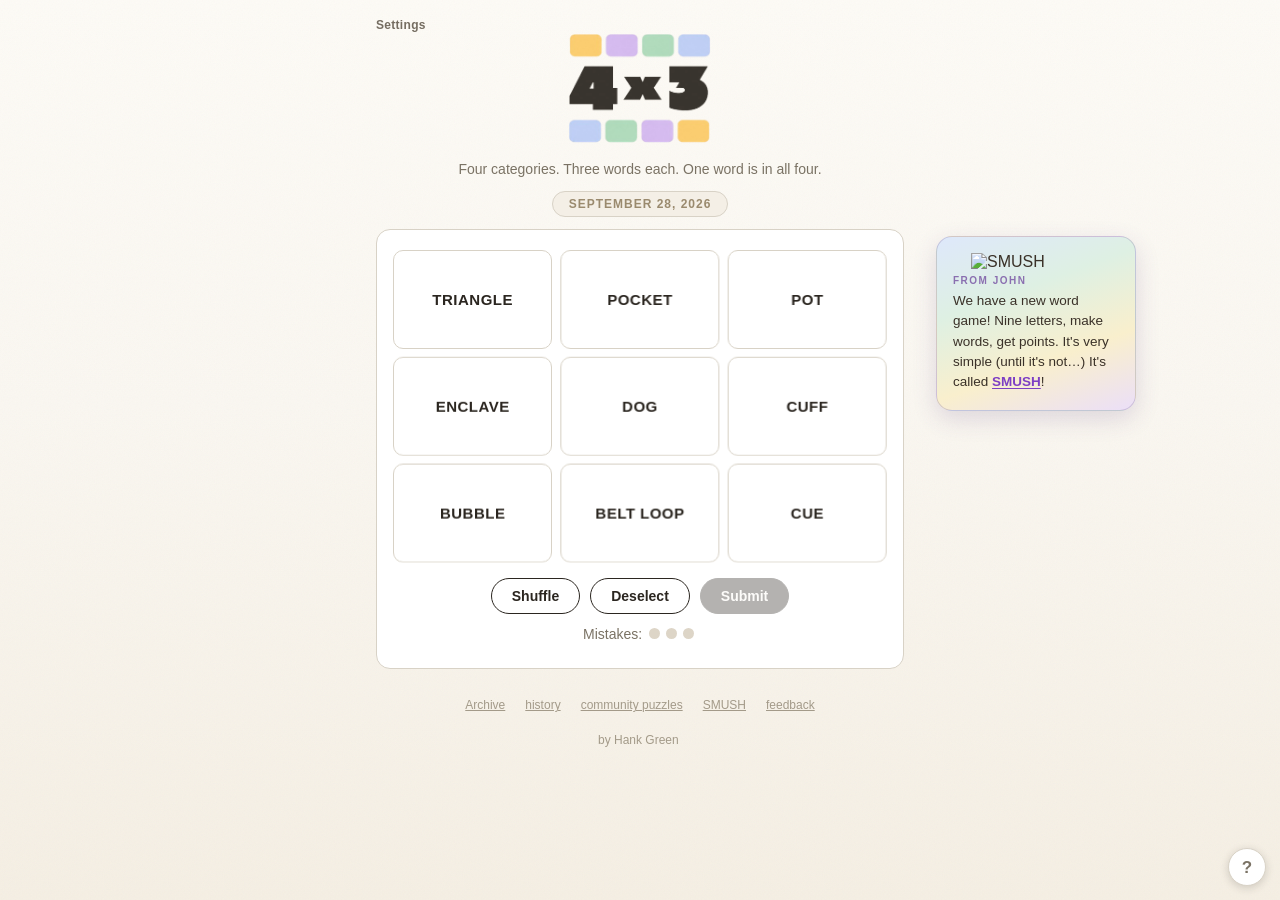
==== commit 80df2b85: "chore: automated refresh [skip ci] Updated: index.html, puzzles.json" ====
--- a/index.html
+++ b/index.html
@@ -1885,6 +1885,60 @@
     "The Very Top":{APEX:"The pointed summit of anything.",ZENITH:"The high point, directly overhead.",ACME:"The peak of perfection (yes, it's a real word!)"},
     "Fictional Companies":{"APERTURE SCIENCE":"Portal's mad-science lab. We do what we must, because we can.","DUNDER MIFFLIN":"Scranton's finest paper company.",ACME:"The Looney Tunes catalog that ships everything, instantly."},
     "Anagrams":{CAME:"...and went.",MACE:"medieval club, or pepper spray.",ACME:"The same four letters, one more time."}
+  },
+  PLANT:{
+    "A Factory":{MILL:"Where raw material gets turned into a product.",WORKS:"As in the town ironworks.",PLANT:"The big industrial facility, like an assembly plant."},
+    "To Place Firmly":{SET:"To put something down with intention.",ANCHOR:"To fix in place so it cannot drift.",PLANT:"As in planting your feet."},
+    "To Put Seeds in the Ground":{SOW:"To scatter seeds across the soil.",SEED:"To seed a field is to fill it with beginnings.",PLANT:"Dig, drop, cover, water."},
+    "Power ____":{RANGER:"Teenagers with attitude, in color-coded spandex.",COUPLE:"Two impressive people, one relationship.",PLANT:"Where the electricity comes from."}
+  },
+  VENT:{
+    "To Let Your Feelings Out":{RANT:"To go off (at length)",UNLOAD:"To dump everything you've been carrying, usually to a friend.",VENT:"To release the pressure by talking it out."},
+    "Volcanic Openings":{CALDERA:"The huge crater left when a volcano collapses.",FISSURE:"A crack in the earth that oozes lava or heat or gasses.",VENT:"Any opening where magma or gas escapes (also: the deep sea ones!)."},
+    "HVAC Parts":{DUCT:"The metal passage air travels through.",FLUE:"The chimney's exhaust channel.",VENT:"The slatted grate where the air comes out."},
+    "Among Us Vocabulary":{SUS:"Suspicious. You're acting it.",IMPOSTOR:"The secret killer among the crew.",VENT:"A way the imposter can travel."}
+  },
+  TROLL:{
+    "Ruining the Comments":{SPAMMER:"Posting the same link fifty times.",BOT:"Not even a person.",TROLL:"Just trying to get a reaction."},
+    "Middle Earth Creatures":{ELF:"Immortal, elegant...excellent archers.",ENT:"Trees, but they talk.",TROLL:"Big, dumb, and they turn to stone in sunlight."},
+    "Ways to Fish":{TRAWL:"Dragging a net through the water (often confused with trolling!).",JIG:"Jerking a lure up and down to tempt a strike.",TROLL:"Towing baited lines slowly behind the boat."},
+    "90s Toys":{POG:"Cardboard discs you slammed and hoarded.",TAMAGOTCHI:"The pocket pet.",TROLL:"A wild-haired doll with the gem belly button."}
+  },
+  COW:{
+    "Words for Female Animals":{DOE:"A deer, a female deer.",EWE:"A female sheep.",COW:"A female elephant, whale, or moose (not just the barnyard one!)."},
+    "Don't have a ____ (an over-reaction)":{FIT:"A burst of temper.",CONNIPTION:"A full meltdown, per your grandmother.",COW:"Per Bart Simpson: Don't have a cow, man!"},
+    "To Intimidate":{BULLY:"To push someone around.",DAUNT:"To make someone lose their nerve.",COW:"To frighten into submission."},
+    "Holy ___ (minced curses)":{CRAP:"The mildly rude one.",SMOKES:"The old-timey exclamation.",COW:"The classic."}
+  },
+  NUT:{
+    "A weirdo":{KOOK:"An oddball with strange notions.",CRACKPOT:"They've got \"theories\"",NUT:"Plain slang for someone a bit unhinged."},
+    "The traditional fastening trio":{WASHER:"The flat ring that spreads the load.",BOLT:"The threaded shaft that runs through the hole.",NUT:"The hexagon that threads onto the bolt and holds it all together."},
+    "A Devoted Fan (Health ___)":{BUFF:"A history buff knows every battle.",FANATIC:"Devotion turned up to eleven.",NUT:"A health nut knows how much fiber every fruit has"},
+    "To hit someone in the head with the head":{"GLASGOW KISS":"Scotland's least romantic greeting.",HEADBUTT:"The move, stated plainly.",NUT:"British slang: to nut someone is to headbutt them."}
+  },
+  WILL:{
+    "Nicknames for William":{BILL:"The classic American shortening.",LIAM:"The back half, gone global.",WILL:"The front half...simple."},
+    "Inner Determination":{GRIT:"Toughness that keeps going.",RESOLVE:"A decision you refuse to unmake.",WILL:"The force behind willpower."},
+    "Legal Documents":{DEED:"Proof of who owns a property.",TRUST:"Assets held by one party for another.",WILL:"Who gets what, when you're gone."},
+    "\"Stranger Things\" Characters":{ELEVEN:"The girl with the powers.",HOPPER:"Hawkins' gruff chief of police.",WILL:"The Byers boy who vanished into the Upside Down."}
+  },
+  HORN:{
+    "Pointy Animal Headgear":{ANTLER:"Grown and shed fresh every year...made of bone!!",TUSK:"The overgrown teeth of elephants and walruses.",HORN:"Permanent, keratin, and pointy."},
+    "In Front of You When You Drive":{WHEEL:"Your hands go at 10 and 2.",AIRBAG:"Hiding in the middle, hopefully forever.",HORN:"Press firmly to share your feelings."},
+    "Musical Instrument Categories (Minus the \"S\")":{WIND:"Flutes, clarinets, oboes, etc.",STRING:"Violins on down.",HORN:"Trumpets and their brass kin."},
+    "Cape ___":{COD:"Massachusetts' summer arm.",CANAVERAL:"Florida's launchpad to space.",HORN:"South America's stormy southern tip."}
+  },
+  POCKET:{
+    "A Small Isolated Patch":{ENCLAVE:"A little territory surrounded by somewhere else.",BUBBLE:"A self-contained world of its own.",POCKET:"As in a pocket of resistance."},
+    "Pants Parts":{CUFF:"The folded finish at the ankle.","BELT LOOP":"What keeps the belt where it belongs.",POCKET:"Where the phone, keys, and lint live."},
+    "Pool Paraphernalia":{TRIANGLE:"Racks the balls into their starting pyramid.",CUE:"The long stick that does the striking.",POCKET:"Where the balls are supposed to go."},
+    "Becomes Food if Preceded by \"Hot\"":{DOG:"Hot dog: the ballpark classic.",POT:"Hot pot: the communal simmering feast.",POCKET:"Hot Pocket: the microwaved treat."}
+  },
+  DIE:{
+    "To Pass Away":{PERISH:"The dramatic way to go.",EXPIRE:"The clinical way to go.",DIE:"The plain way to go."},
+    "Table-top Game Parts":{BOARD:"The playing surface itself.",PAWN:"The little piece that marches forward.",DIE:"One of a pair of dice."},
+    "Metalworking Equipment":{LATHE:"Spins the workpiece while you shape it.",ANVIL:"What the hammer meets.",DIE:"The hardened tool that stamps or cuts metal to shape."},
+    "Alexis Nikole Nelson's new book: \"Happy Snacking Don't Die\"":{"HAPPY SNACKING":"The Black Forager's signature sign-off...","DON'T":"...followed by her most important safety tip...",DIE:"...completing the title of her foraging book!"}
   }
 };
 /* post-game easter egg: tap the hub to press it in and burst out emojis */
@@ -3065,6 +3119,18 @@
   }catch(e){ try{ pc.appendChild(drawShareCard()); }catch(e2){} }
   /* no community stats without a daily key (e.g. DEMO board in local testing) */
   document.getElementById("phStatsBtn").style.display=dailyKey?"":"none";
+  /* one-off post-game notes for special boards (book plugs etc.) */
+  try{
+    const oldNote=document.getElementById("phBoardNote"); if(oldNote) oldNote.remove();
+    if(special==="DIE"&&cats.some(c=>c.words.includes("HAPPY SNACKING"))){
+      const d=document.createElement("div");
+      d.id="phBoardNote";
+      d.style.cssText="margin:14px auto 0;max-width:420px;background:var(--card);border:1.5px solid var(--line);border-radius:12px;padding:12px 14px;font-size:14px;line-height:1.45;text-align:center;";
+      d.innerHTML='Pre-order <b>&ldquo;Happy Snacking, Don&rsquo;t Die&rdquo;</b> by Alexis Nikole Nelson! It comes out in two days! (Which is also the publication date of <b>&ldquo;Hollywood, Ending&rdquo;</b>!)<br><a class="hbtn" style="margin-top:8px;display:inline-block;" target="_blank" rel="noopener" href="https://www.amazon.com/dp/B0GQ4QNL57">Pre-order it!</a>';
+      const anchor=document.getElementById("phCard");
+      anchor.parentNode.insertBefore(d,anchor.nextSibling);
+    }
+  }catch(e){}
 }
 function admirePuzzle(){
   document.getElementById("postHub").style.display="none";
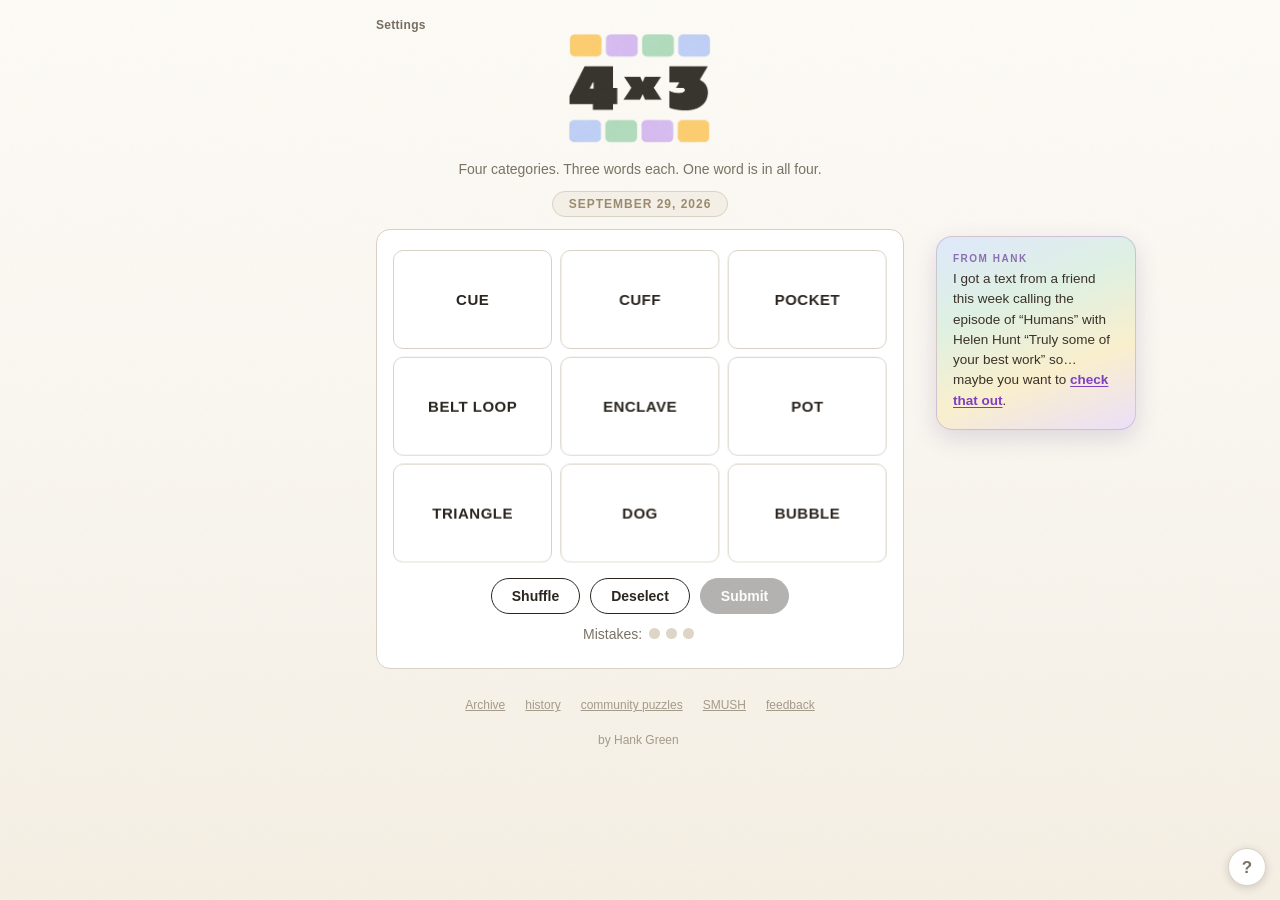
==== commit 9c2b4bdb: "chore: automated refresh [skip ci] Updated: index.html, puzzles.json" ====
--- a/index.html
+++ b/index.html
@@ -917,7 +917,7 @@
   slots=words.slice();
   /* special boards open with a pinned top row that reads as a phrase.
      Applies only when all three tiles are present; a manual shuffle undoes it. */
-  const PINROWS=[["99TH","4X3","PUZZLE"],["COYOTE","VS","ACME"]];
+  const PINROWS=[["99TH","4X3","PUZZLE"],["COYOTE","VS","ACME"],["HOLLYWOOD","COMMA","ENDING"]];
   for(const top of PINROWS){
     if(top.includes(special)&&top.every(w=>words.includes(w))){
       slots=[...top,...words.filter(w=>!top.includes(w))];
@@ -1939,6 +1939,12 @@
     "Table-top Game Parts":{BOARD:"The playing surface itself.",PAWN:"The little piece that marches forward.",DIE:"One of a pair of dice."},
     "Metalworking Equipment":{LATHE:"Spins the workpiece while you shape it.",ANVIL:"What the hammer meets.",DIE:"The hardened tool that stamps or cuts metal to shape."},
     "Alexis Nikole Nelson's new book: \"Happy Snacking Don't Die\"":{"HAPPY SNACKING":"The Black Forager's signature sign-off...","DON'T":"...followed by her most important safety tip...",DIE:"...completing the title of her foraging book!"}
+  },
+  COMMA:{
+    "Punctuation":{DASH:"The long horizontal interrupter.",PERIOD:"Full stop.",COMMA:"Separates clauses, items, and ideas."},
+    "A Brief Moment of Nothing":{BEAT:"The actor's pause, written right into the script.",PAUSE:"A moment of silence before continuing.",COMMA:"A pause or interval"},
+    "Comma-Shaped Things":{TADPOLE:"A future frog: round head, curled tail.",PAISLEY:"The swirling teardrop pattern on fancy fabric.",COMMA:"Like a period but with a little extra!"},
+    "A Certain New Book, in Three Tiles":{HOLLYWOOD:"The first word of the title...",ENDING:"...the last word of the title...",COMMA:"...and the punctuation in between: \"Hollywood, Ending\"...out now!"}
   }
 };
 /* post-game easter egg: tap the hub to press it in and burst out emojis */
@@ -3126,7 +3132,15 @@
       const d=document.createElement("div");
       d.id="phBoardNote";
       d.style.cssText="margin:14px auto 0;max-width:420px;background:var(--card);border:1.5px solid var(--line);border-radius:12px;padding:12px 14px;font-size:14px;line-height:1.45;text-align:center;";
-      d.innerHTML='Pre-order <b>&ldquo;Happy Snacking, Don&rsquo;t Die&rdquo;</b> by Alexis Nikole Nelson! It comes out in two days! (Which is also the publication date of <b>&ldquo;Hollywood, Ending&rdquo;</b>!)<br><a class="hbtn" style="margin-top:8px;display:inline-block;" target="_blank" rel="noopener" href="https://www.amazon.com/dp/B0GQ4QNL57">Pre-order it!</a>';
+      d.innerHTML='<img src="happysnacking.webp" alt="Happy Snacking, Don\'t Die book cover" style="max-height:160px;max-width:80%;border-radius:8px;box-shadow:0 2px 8px rgba(43,38,32,.25);margin-bottom:10px;"><br>Pre-order <b>&ldquo;Happy Snacking, Don&rsquo;t Die&rdquo;</b> by Alexis Nikole Nelson! It comes out in two days! (Which is also the publication date of <b>&ldquo;Hollywood, Ending&rdquo;</b>!)<br><a class="hbtn" style="margin-top:8px;display:inline-block;" target="_blank" rel="noopener" href="https://www.amazon.com/dp/B0GQ4QNL57">Pre-order it!</a>';
+      const anchor=document.getElementById("phCard");
+      anchor.parentNode.insertBefore(d,anchor.nextSibling);
+    }
+    if(special==="COMMA"&&cats.some(c=>c.words.includes("HOLLYWOOD"))){
+      const d=document.createElement("div");
+      d.id="phBoardNote";
+      d.style.cssText="margin:14px auto 0;max-width:420px;background:var(--card);border:1.5px solid var(--line);border-radius:12px;padding:12px 14px;font-size:14px;line-height:1.45;text-align:center;";
+      d.innerHTML='<img src="https://www.hankgreen.com/smush/hollywoodending.webp" alt="Hollywood, Ending book cover" style="max-height:160px;max-width:80%;border-radius:8px;box-shadow:0 2px 8px rgba(43,38,32,.25);margin-bottom:10px;"><br>John Green&rsquo;s new novel, <b>&ldquo;Hollywood, Ending&rdquo;</b> is out today wherever books are sold!';
       const anchor=document.getElementById("phCard");
       anchor.parentNode.insertBefore(d,anchor.nextSibling);
     }
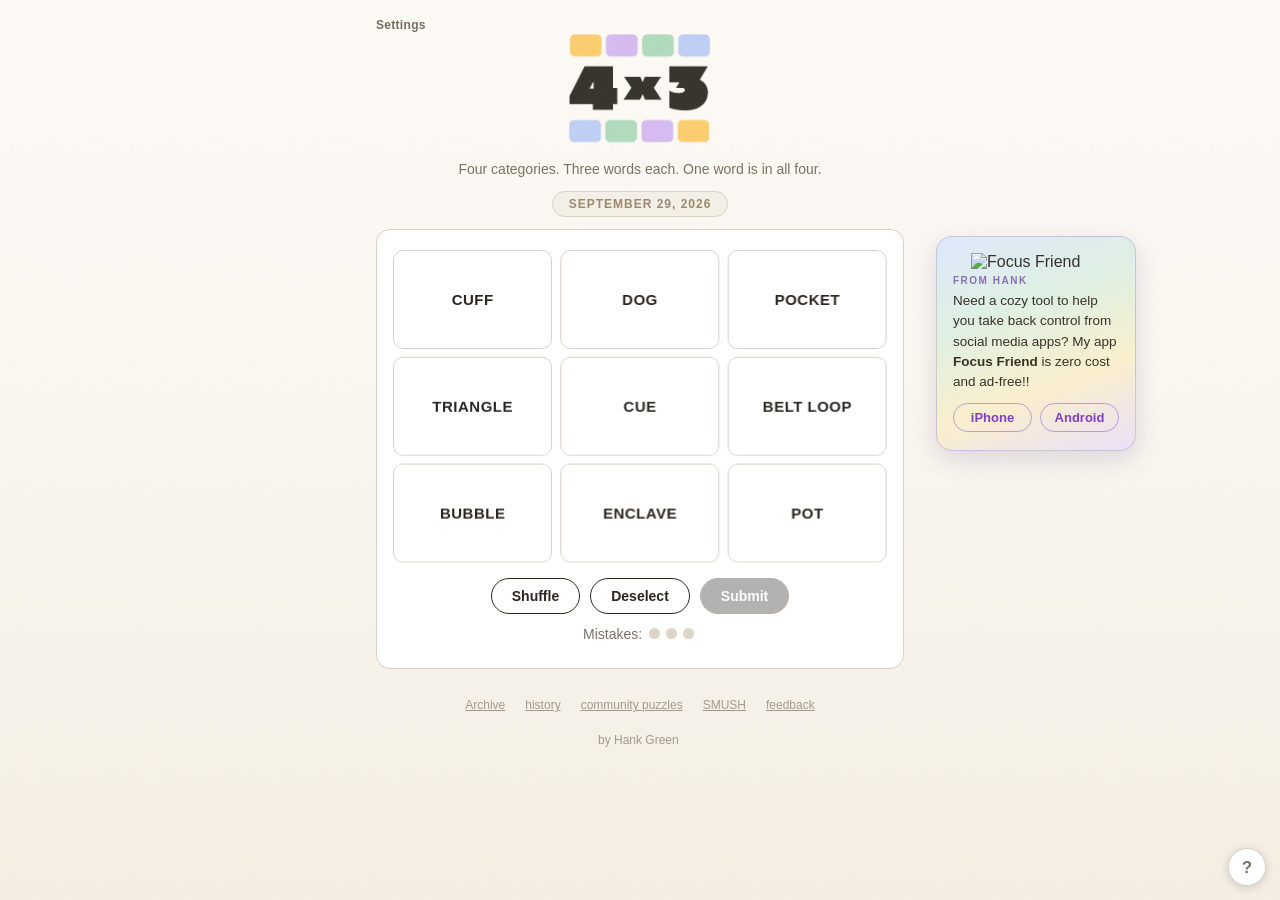
==== commit 521f9d63: "chore: automated refresh [skip ci] Updated: index.html" ====
--- a/index.html
+++ b/index.html
@@ -2626,6 +2626,7 @@
      button without popping the modal open on every refresh. */
   const mile=won?calcScore().streakMile:0;
   document.getElementById("mbody").innerHTML=
+    boardNoteBanner()+
     (mile?"<div class='mstreak"+(mile>=25?"":" sv")+"'>STREAK OF "+mile+"<span>"+mile+" days in a row. Incredible.</span></div>":"")+
     (won
       ? "<div class='tally-count' id='tallyCount'>"+(quiet?score:0)+"</div><div class='tally-list' id='tallyList'></div>"
@@ -2642,8 +2643,33 @@
   if(sb){ sb.disabled=false; sb.textContent="Results"; sb.onclick=()=>openModal(); }
   const r=document.getElementById("result");
   r.style.display="none"; r.innerHTML="";
-  if(isBeta){ document.getElementById("fbCard").style.display=""; initFb(); }
+  if(isBeta){
+    const fb=document.getElementById("fbCard"); fb.style.display=""; initFb();
+    try{ /* preview special-board plug cards on test links too */
+      const oldNote=document.getElementById("phBoardNote"); if(oldNote) oldNote.remove();
+      const note=makeBoardNote(); if(note) fb.parentNode.insertBefore(note,fb);
+    }catch(e){}
+  }
   if(communityId){ document.getElementById("crate").style.display=""; initCrate(); }
+  /* special-board plug: its own popup first, then Continue to the results
+     (which carry a slim banner of the same plug at the top) */
+  const plug=boardNoteData();
+  if(!quiet&&plug){
+    const mb=document.getElementById("mbody");
+    const resultsHTML=mb.innerHTML;
+    window.__x43PlugContinue=function(){
+      mb.innerHTML=resultsHTML;
+      if(won) runModalTally(score);
+    };
+    mb.innerHTML='<div style="text-align:center;">'+
+      '<img src="'+plug.img+'" alt="'+plug.alt+'" style="max-height:230px;max-width:85%;border-radius:10px;box-shadow:0 4px 14px rgba(43,38,32,.3);margin-bottom:12px;"><br>'+
+      '<div style="font-size:15px;line-height:1.5;max-width:380px;margin:0 auto;">'+plug.text+'</div>'+
+      (plug.btn?'<div style="margin-top:10px;">'+plug.btn+'</div>':'')+
+      '<div class="rowbtns" style="margin-top:14px;"><button class="hbtn primary" onclick="window.__x43PlugContinue()">Continue to results</button></div>'+
+      '</div>';
+    openModal(fancy);
+    return;
+  }
   if(!quiet) openModal(fancy);
   else if(!isBeta&&!communityId) showPostHub();    /* restored finished game: straight to the hub */
   if(won){ if(quiet) renderTallyStatic(score); else runModalTally(score); }
@@ -3128,23 +3154,38 @@
   /* one-off post-game notes for special boards (book plugs etc.) */
   try{
     const oldNote=document.getElementById("phBoardNote"); if(oldNote) oldNote.remove();
-    if(special==="DIE"&&cats.some(c=>c.words.includes("HAPPY SNACKING"))){
-      const d=document.createElement("div");
-      d.id="phBoardNote";
-      d.style.cssText="margin:14px auto 0;max-width:420px;background:var(--card);border:1.5px solid var(--line);border-radius:12px;padding:12px 14px;font-size:14px;line-height:1.45;text-align:center;";
-      d.innerHTML='<img src="happysnacking.webp" alt="Happy Snacking, Don\'t Die book cover" style="max-height:160px;max-width:80%;border-radius:8px;box-shadow:0 2px 8px rgba(43,38,32,.25);margin-bottom:10px;"><br>Pre-order <b>&ldquo;Happy Snacking, Don&rsquo;t Die&rdquo;</b> by Alexis Nikole Nelson! It comes out in two days! (Which is also the publication date of <b>&ldquo;Hollywood, Ending&rdquo;</b>!)<br><a class="hbtn" style="margin-top:8px;display:inline-block;" target="_blank" rel="noopener" href="https://www.amazon.com/dp/B0GQ4QNL57">Pre-order it!</a>';
+    const note=makeBoardNote();
+    if(note){
       const anchor=document.getElementById("phCard");
-      anchor.parentNode.insertBefore(d,anchor.nextSibling);
-    }
-    if(special==="COMMA"&&cats.some(c=>c.words.includes("HOLLYWOOD"))){
-      const d=document.createElement("div");
-      d.id="phBoardNote";
-      d.style.cssText="margin:14px auto 0;max-width:420px;background:var(--card);border:1.5px solid var(--line);border-radius:12px;padding:12px 14px;font-size:14px;line-height:1.45;text-align:center;";
-      d.innerHTML='<img src="https://www.hankgreen.com/smush/hollywoodending.webp" alt="Hollywood, Ending book cover" style="max-height:160px;max-width:80%;border-radius:8px;box-shadow:0 2px 8px rgba(43,38,32,.25);margin-bottom:10px;"><br>John Green&rsquo;s new novel, <b>&ldquo;Hollywood, Ending&rdquo;</b> is out today wherever books are sold!';
-      const anchor=document.getElementById("phCard");
-      anchor.parentNode.insertBefore(d,anchor.nextSibling);
+      anchor.parentNode.insertBefore(note,anchor.nextSibling);
     }
   }catch(e){}
+}
+/* special-board plugs (book releases etc.): one data source, three renderings —
+   a full-screen first popup, a slim banner atop the results modal, and a page
+   card (post-game hub / above the beta feedback form). */
+function boardNoteData(){
+  if(special==="DIE"&&cats.some(c=>c.words.includes("HAPPY SNACKING"))) return {
+    img:"happysnacking.webp", alt:"Happy Snacking, Don't Die book cover",
+    text:'Pre-order <b>&ldquo;Happy Snacking, Don&rsquo;t Die&rdquo;</b> by Alexis Nikole Nelson! It comes out in two days! (Which is also the publication date of <b>&ldquo;Hollywood, Ending&rdquo;</b>!)',
+    btn:'<a class="hbtn" style="display:inline-block;" target="_blank" rel="noopener" href="https://www.amazon.com/dp/B0GQ4QNL57">Pre-order it!</a>'};
+  if(special==="COMMA"&&cats.some(c=>c.words.includes("HOLLYWOOD"))) return {
+    img:"https://www.hankgreen.com/smush/hollywoodending.webp", alt:"Hollywood, Ending book cover",
+    text:'John Green&rsquo;s new novel, <b>&ldquo;Hollywood, Ending&rdquo;</b> is out today wherever books are sold!',
+    btn:""};
+  return null;
+}
+function makeBoardNote(){
+  const n=boardNoteData(); if(!n) return null;
+  const d=document.createElement("div");
+  d.id="phBoardNote";
+  d.style.cssText="margin:14px auto 0;max-width:420px;background:var(--card);border:1.5px solid var(--line);border-radius:12px;padding:12px 14px;font-size:14px;line-height:1.45;text-align:center;";
+  d.innerHTML='<img src="'+n.img+'" alt="'+n.alt+'" style="max-height:160px;max-width:80%;border-radius:8px;box-shadow:0 2px 8px rgba(43,38,32,.25);margin-bottom:10px;"><br>'+n.text+(n.btn?'<br><span style="display:inline-block;margin-top:8px;">'+n.btn+'</span>':'');
+  return d;
+}
+function boardNoteBanner(){
+  const n=boardNoteData(); if(!n) return "";
+  return '<div id="mbBoardBanner" style="display:flex;align-items:center;gap:10px;text-align:left;background:var(--card);border:1.5px solid var(--line);border-radius:10px;padding:8px 10px;margin-bottom:12px;font-size:12.5px;line-height:1.35;"><img src="'+n.img+'" alt="" style="height:54px;border-radius:4px;flex:none;"><div>'+n.text+'</div></div>';
 }
 function admirePuzzle(){
   document.getElementById("postHub").style.display="none";
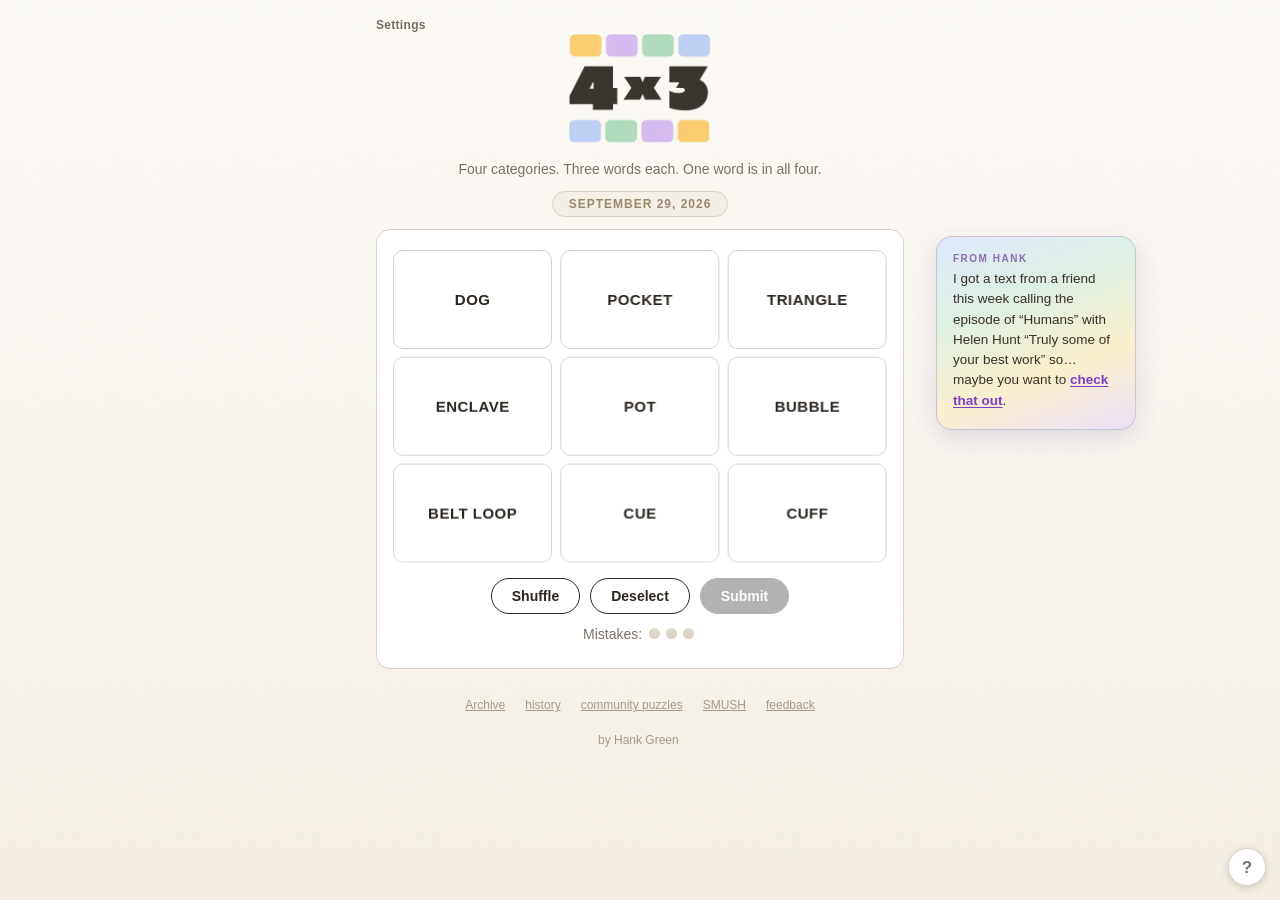
==== commit 855cc0a0: "chore: automated refresh [skip ci] Updated: index.html" ====
--- a/index.html
+++ b/index.html
@@ -202,6 +202,23 @@
 
   <!-- ============ PLAY ============ -->
   <div id="play" class="view on">
+    <!-- one-off note from Hank (self-expires; dismiss sticks per browser) -->
+    <div id="noteBanner" class="betabanner" style="display:none;position:relative;padding-right:30px">
+      Some people were a little irked that we had a sponsored puzzle for a book yesterday, but we didn't! I was just excited about <a href="https://www.simonandschuster.com/books/Happy-Snacking-Dont-Die!/Alexis-Nikole-Nelson/9781668002551" target="_blank" rel="noopener" style="color:inherit;font-weight:700">Alexis's book</a> because she is great! 😅
+      <button onclick="dismissNote()" aria-label="Dismiss" style="position:absolute;top:4px;right:8px;border:none;background:none;font-size:16px;line-height:1;cursor:pointer;color:inherit;padding:2px">×</button>
+    </div>
+    <script>
+    function dismissNote(){ try{ localStorage.setItem("x43_note_alexis","1"); }catch(e){} document.getElementById("noteBanner").style.display="none"; }
+    (function(){
+      try{
+        if(localStorage.getItem("x43_note_alexis")==="1") return;
+        const d=new Date(), local=d.getFullYear()+"-"+String(d.getMonth()+1).padStart(2,"0")+"-"+String(d.getDate()).padStart(2,"0");
+        const peek=location.hash.indexOf("notepeek")>=0;   /* #notepeek = preview any time */
+        if(!peek&&(local<"2026-09-21"||local>"2026-09-22")) return;   /* live with the Sept 21 puzzle, times out after the 22nd (player-local, same as the puzzle) */
+        document.getElementById("noteBanner").style.display="";
+      }catch(e){}
+    })();
+    </script>
     <div class="pauthor" id="pSub" style="margin:2px auto 12px"></div>
     <div id="betaBanner" class="betabanner" style="display:none">
       🧪 <b>Beta test!</b> You're playtesting an unpublished puzzle — feedback form at the end.
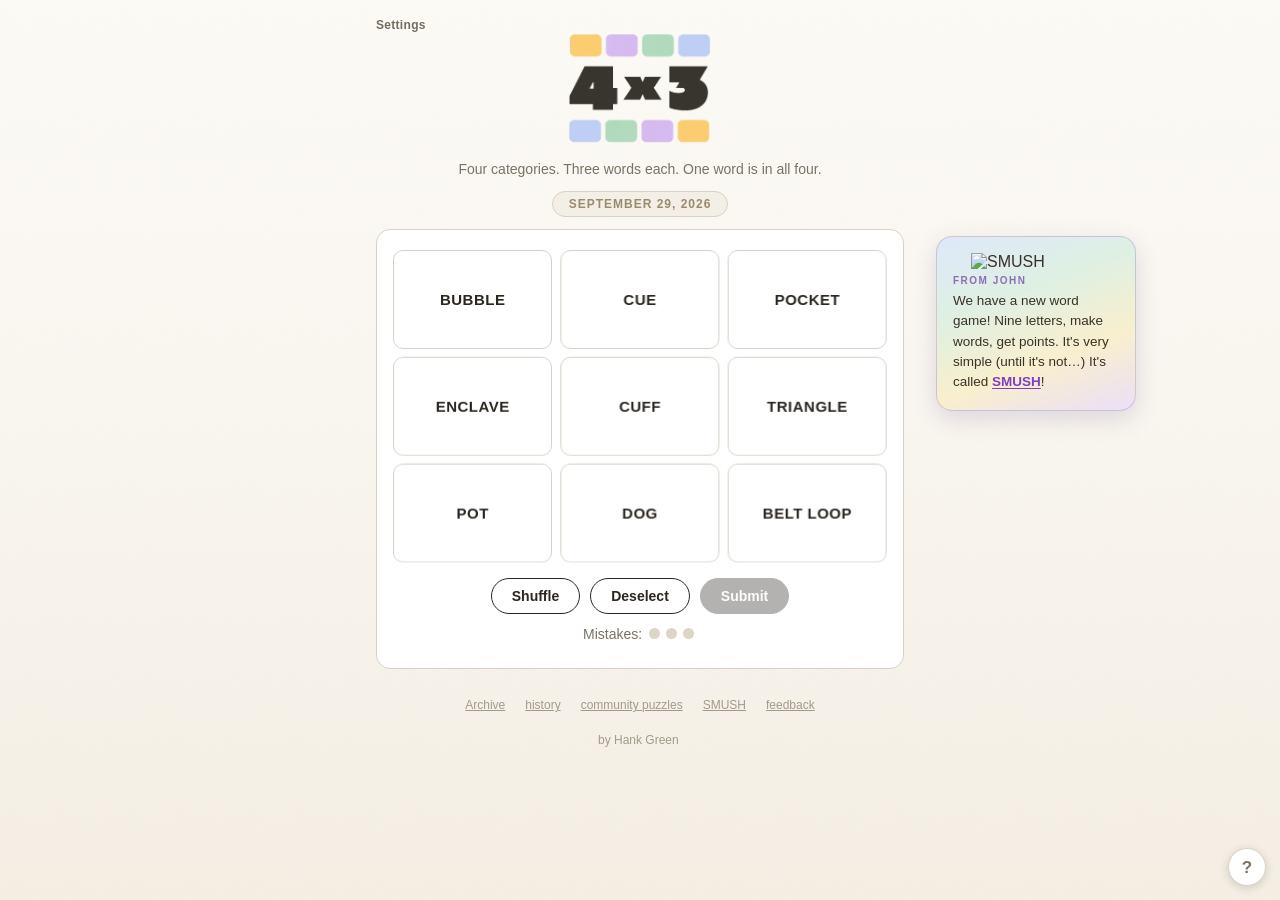
==== commit 59f2c810: "chore: automated refresh [skip ci] Updated: index.html" ====
--- a/index.html
+++ b/index.html
@@ -204,7 +204,7 @@
   <div id="play" class="view on">
     <!-- one-off note from Hank (self-expires; dismiss sticks per browser) -->
     <div id="noteBanner" class="betabanner" style="display:none;position:relative;padding-right:30px">
-      Some people were a little irked that we had a sponsored puzzle for a book yesterday, but we didn't! I was just excited about <a href="https://www.simonandschuster.com/books/Happy-Snacking-Dont-Die!/Alexis-Nikole-Nelson/9781668002551" target="_blank" rel="noopener" style="color:inherit;font-weight:700">Alexis's book</a> because she is great! 😅
+      Some people were a little irked that we had a sponsored puzzle for a book yesterday, but we didn't! I was just excited about <a href="https://www.simonandschuster.com/books/Happy-Snacking-Dont-Die!/Alexis-Nikole-Nelson/9781668002551" target="_blank" rel="noopener" style="color:inherit;font-weight:700">Alexis's book</a> and I made a puzzle for her because she is great! 😅
       <button onclick="dismissNote()" aria-label="Dismiss" style="position:absolute;top:4px;right:8px;border:none;background:none;font-size:16px;line-height:1;cursor:pointer;color:inherit;padding:2px">×</button>
     </div>
     <script>
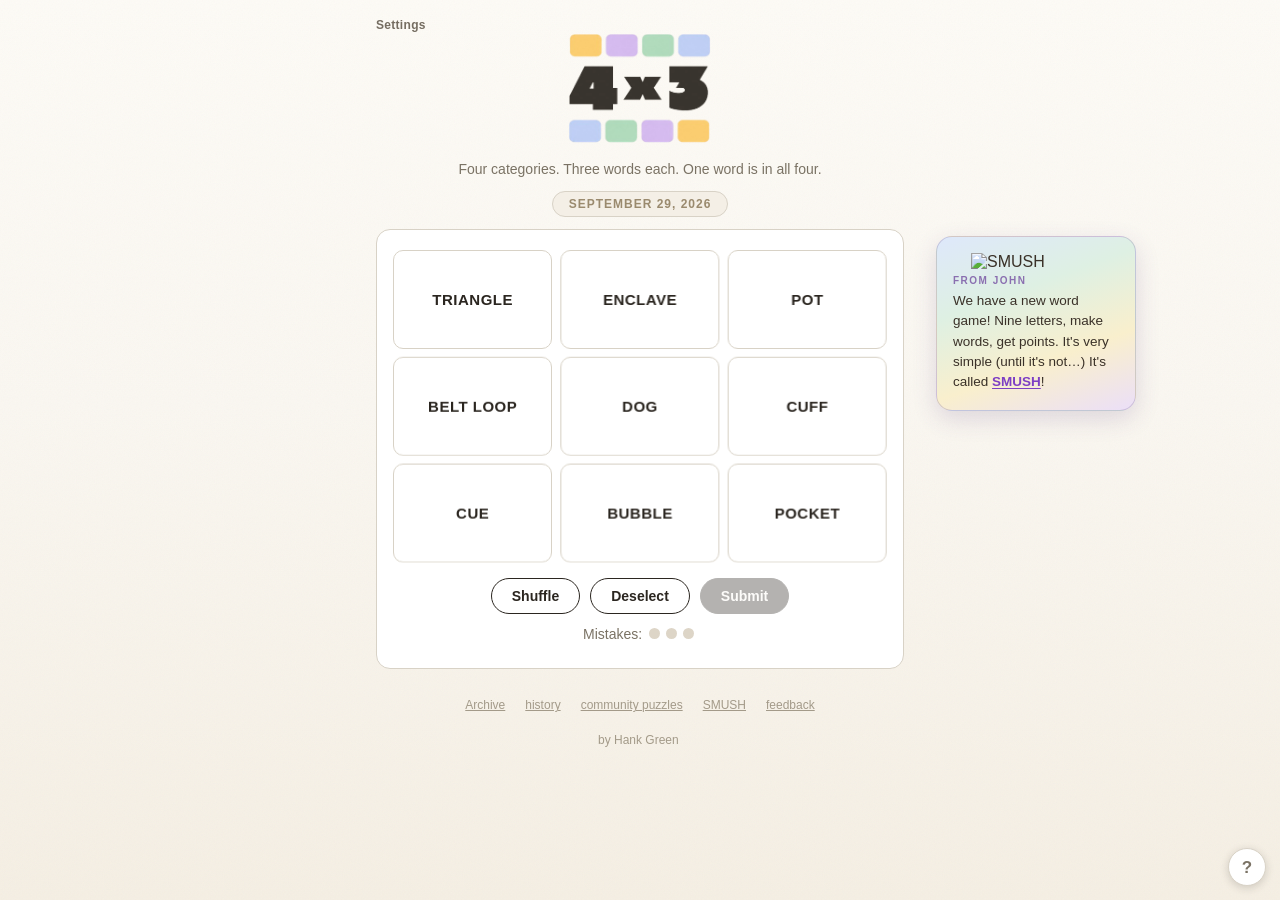
==== commit 07dfbb16: "chore: automated refresh [skip ci] Updated: index.html" ====
--- a/index.html
+++ b/index.html
@@ -151,9 +151,12 @@
       var n=playCount();
       var smushed=playedSmushToday();
       var stk=curStreak();
+      var solos=soloIds();
+      if(solos.length) return solos;               /* launch-day takeover: nothing else runs */
       return ADS.filter(function(a){
         if(a.noRotate) return false;               /* dashboard-label-only entries */
         if(a.sites!==undefined&&String(a.sites).indexOf("4x3")<0) return false;  /* not for this game */
+        if(!inWin(a)) return false;
         if(a.id==="smush"&&smushed) return false;  /* already converted today */
         if(a.socal&&!socal) return false;
         if(a.minPlays&&n<=a.minPlays) return false;
@@ -161,6 +164,11 @@
         return true;
       }).map(function(a){ return a.id; });
     }
+    function localDay(){ var d=new Date(); return d.getFullYear()+"-"+("0"+(d.getMonth()+1)).slice(-2)+"-"+("0"+d.getDate()).slice(-2); }
+    function inWin(a){ var t=localDay(); if(a.d0&&t<a.d0) return false; if(a.d1&&t>a.d1) return false; return true; }
+    function soloIds(){ return ADS.filter(function(a){
+      return a.solo && inWin(a) && !(a.sites!==undefined&&String(a.sites).indexOf("4x3")<0);
+    }).map(function(a){ return a.id; }); }
     function pick(socal){
       var last=LS("x43_lastad")||"";
       var ids=poolIds(socal).filter(function(x){ return x!==last; });
@@ -169,6 +177,8 @@
     }
     function show(id){ if(!byId[id]) return; SET("x43_lastad",id); window.x43ad=id; render(byId[id]); }
     function decide(socal){
+      var so=soloIds();
+      if(so.length){ show(so[Math.floor(Math.random()*so.length)]); return; }   /* takeover wins */
       /* SoCal: show the event ad the very first time, then let it rotate like the rest */
       if(socal && LS("x43_swk_seen")!=="1" && byId["swk"]){ SET("x43_swk_seen","1"); show("swk"); }
       else show(pick(socal));
@@ -176,7 +186,9 @@
     /* preview override: ?socal=1 forces the SoCal ad, ?socal=0 forces the normal rotation */
     var forced=null;
     try{ var q=new URLSearchParams(location.search); if(q.has("socal")) forced=(q.get("socal")!=="0"); }catch(e){}
-    if(forced!==null){ if(forced&&byId["swk"]) show("swk"); else show(pick(false)); return; }
+    if(forced!==null){ var so2=soloIds();
+      if(so2.length){ show(so2[0]); return; }
+      if(forced&&byId["swk"]) show("swk"); else show(pick(false)); return; }
     var cached=LS("x43_socal");                 /* "1" | "0" | null */
     if(cached!==null){ decide(cached==="1"); }  /* returning visitor: instant, no flash */
     else{                                       /* first visit: wait for geo so SoCal sees the event ad first */
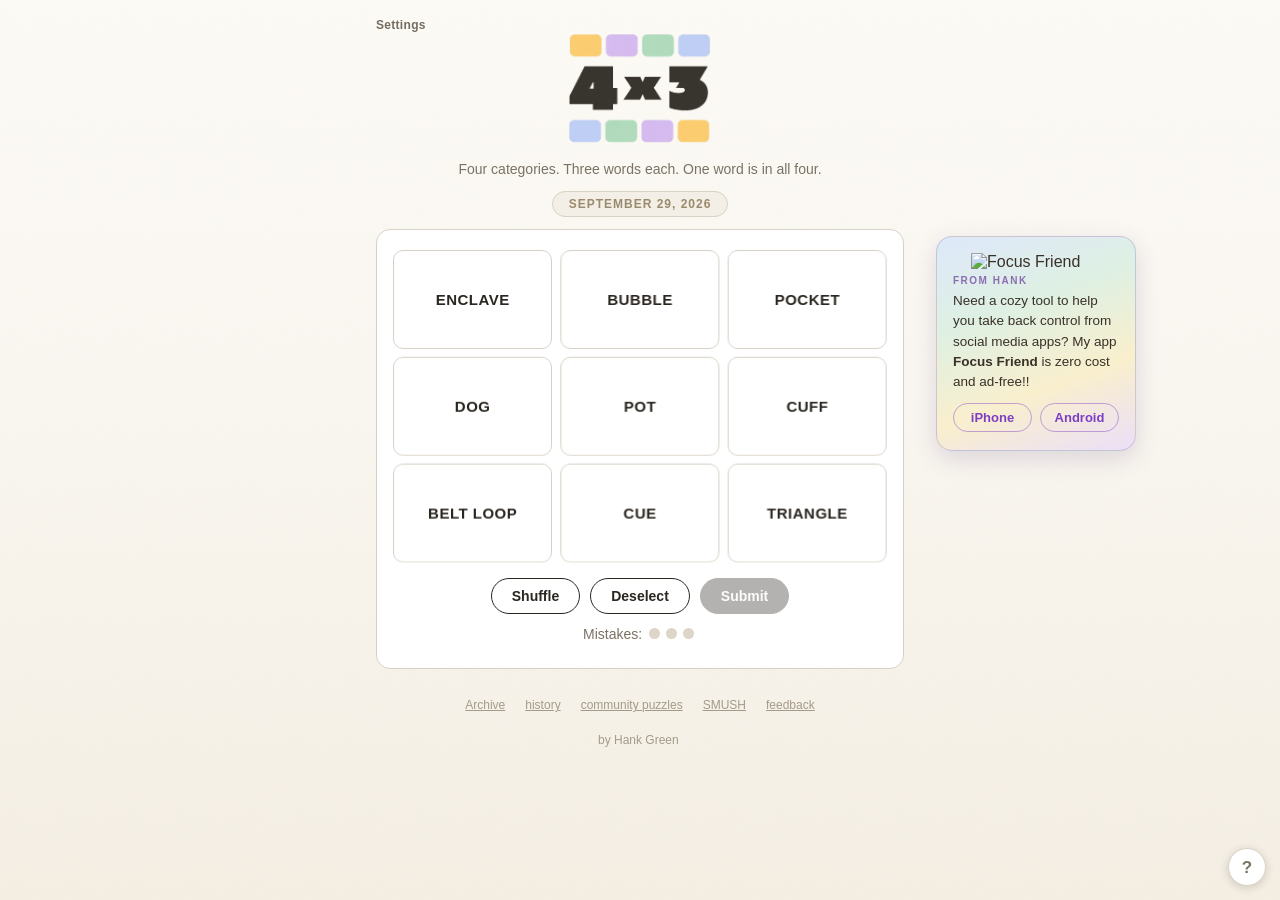
==== commit 8b90227e: "chore: automated refresh [skip ci] Updated: index.html" ====
--- a/index.html
+++ b/index.html
@@ -216,7 +216,7 @@
   <div id="play" class="view on">
     <!-- one-off note from Hank (self-expires; dismiss sticks per browser) -->
     <div id="noteBanner" class="betabanner" style="display:none;position:relative;padding-right:30px">
-      Some people were a little irked that we had a sponsored puzzle for a book yesterday, but we didn't! I was just excited about <a href="https://www.simonandschuster.com/books/Happy-Snacking-Dont-Die!/Alexis-Nikole-Nelson/9781668002551" target="_blank" rel="noopener" style="color:inherit;font-weight:700">Alexis's book</a> and I made a puzzle for her because she is great! 😅
+      Some people were a little irked that we had a sponsored puzzle for a book yesterday, but we didn't! I was just excited about <a href="https://www.simonandschuster.com/books/Happy-Snacking-Dont-Die!/Alexis-Nikole-Nelson/9781668002551" target="_blank" rel="noopener" style="color:inherit;font-weight:700">Alexis's book</a> and I included her tagline in the puzzle! 😅
       <button onclick="dismissNote()" aria-label="Dismiss" style="position:absolute;top:4px;right:8px;border:none;background:none;font-size:16px;line-height:1;cursor:pointer;color:inherit;padding:2px">×</button>
     </div>
     <script>
